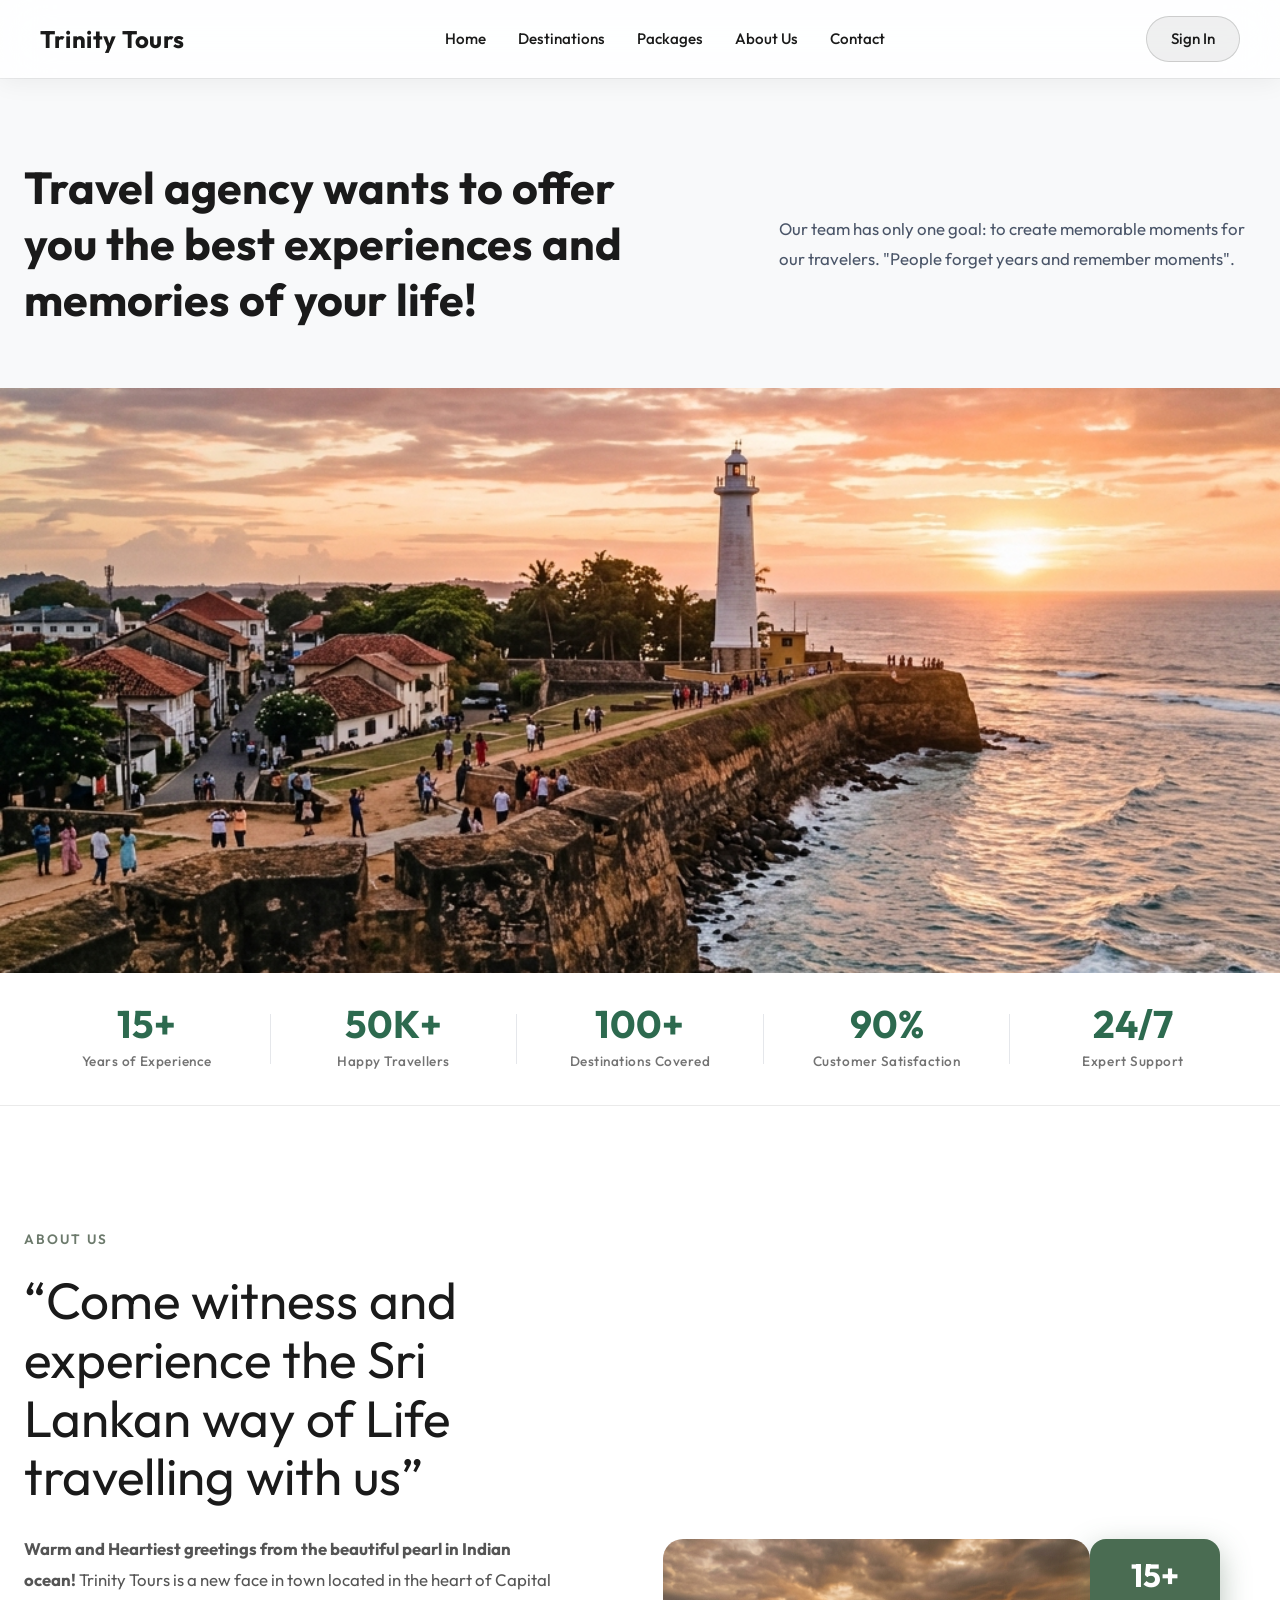
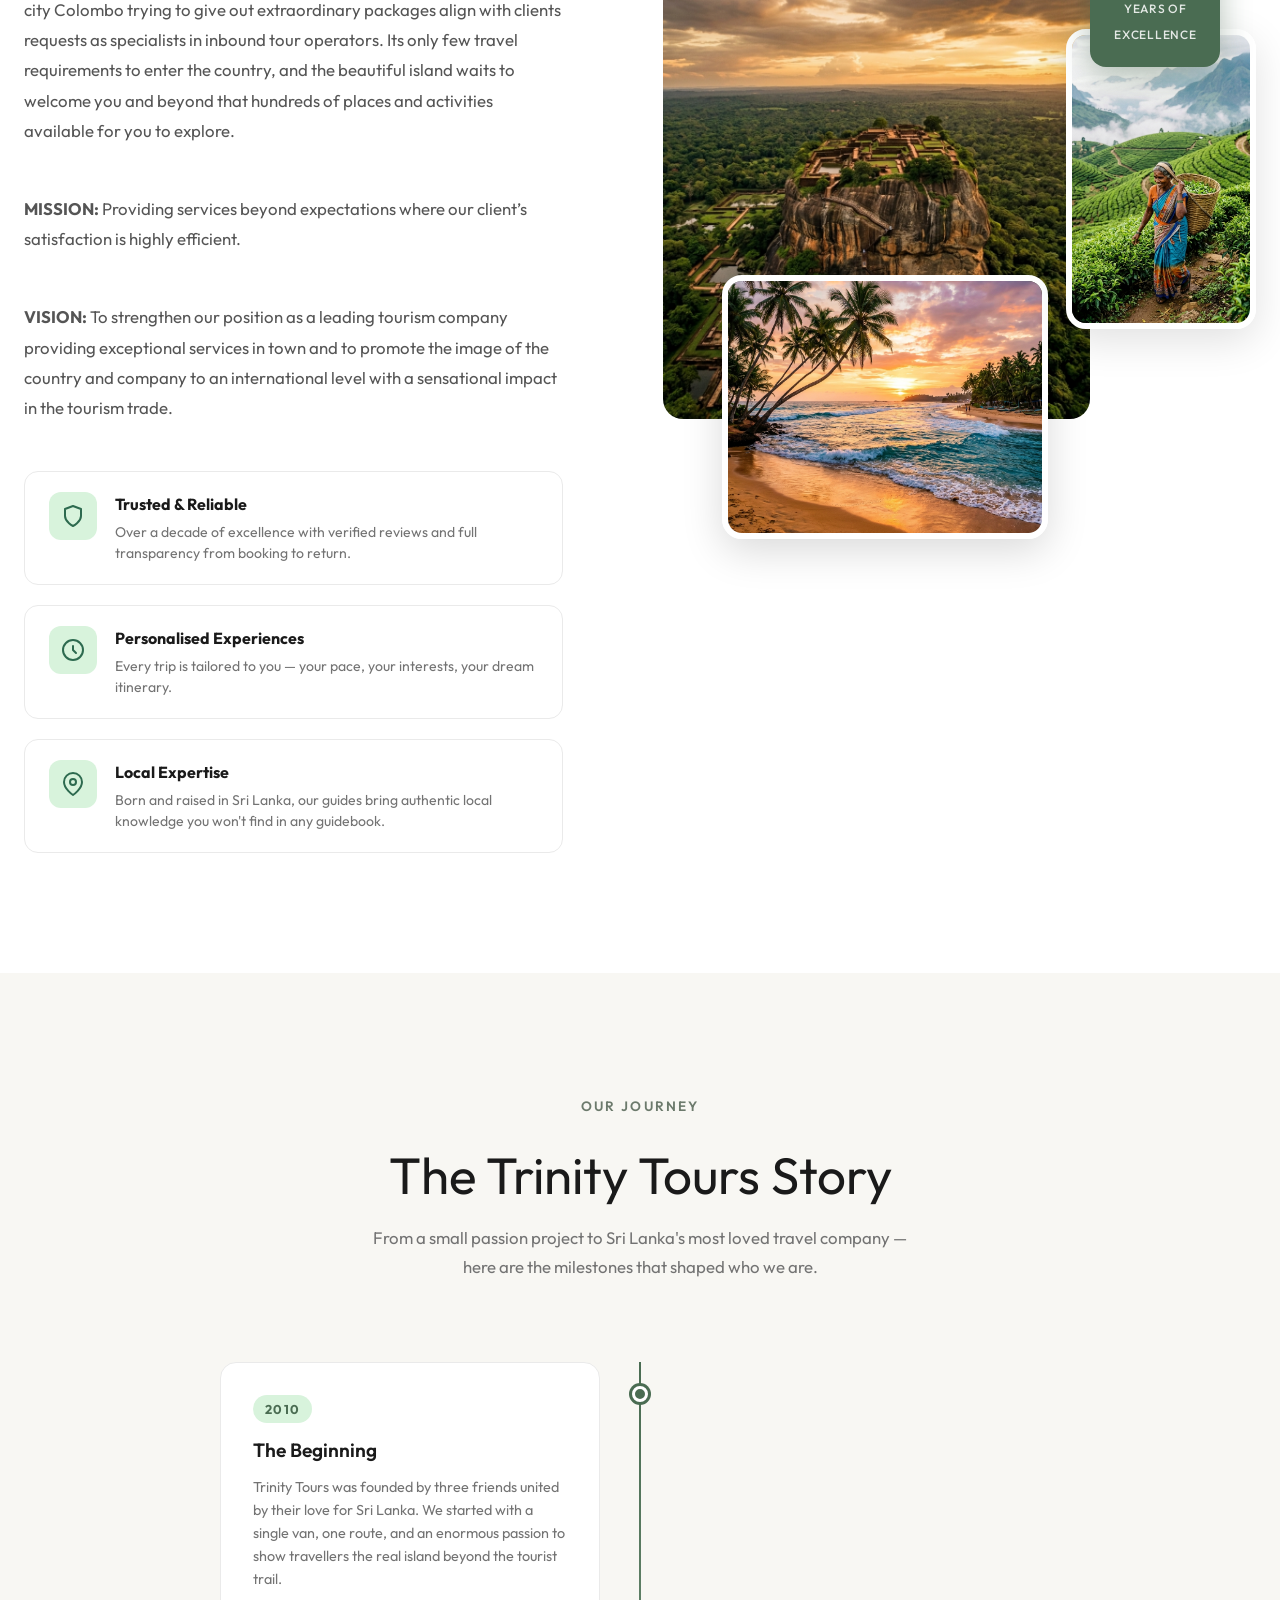
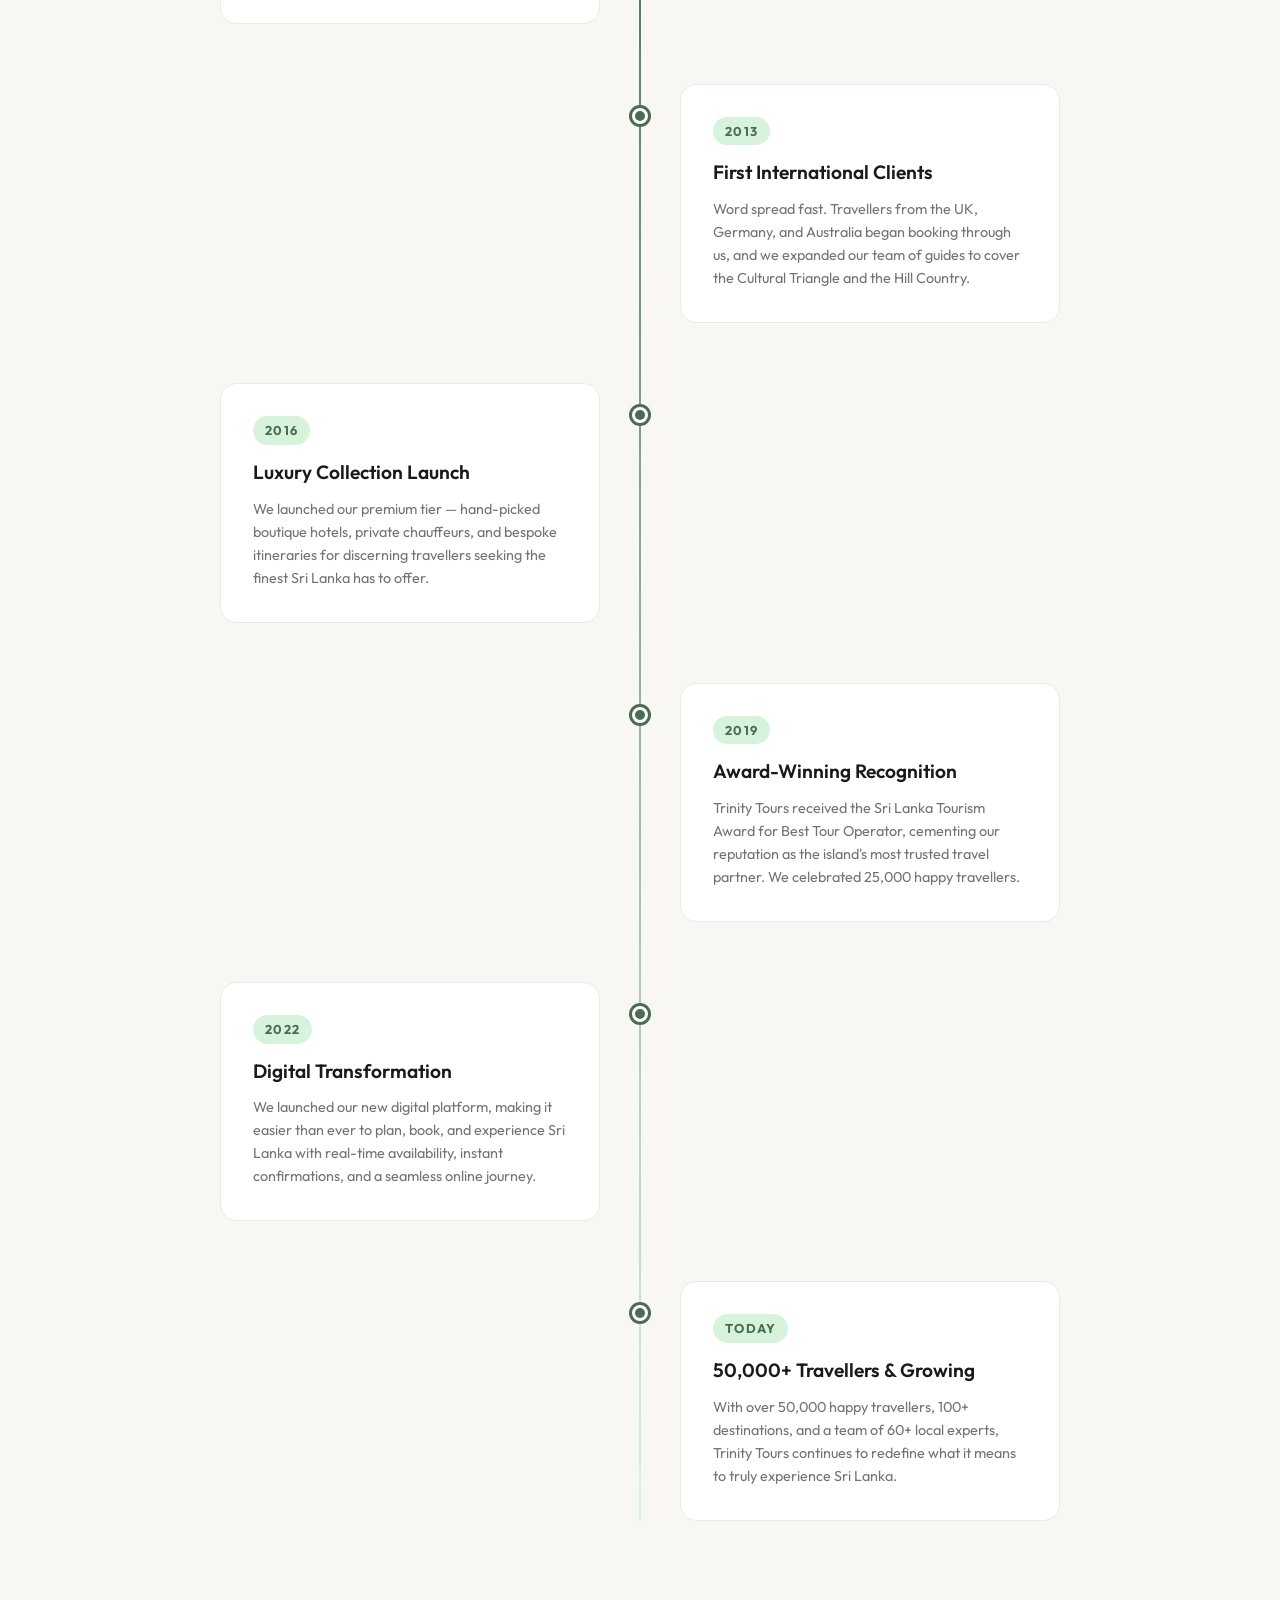
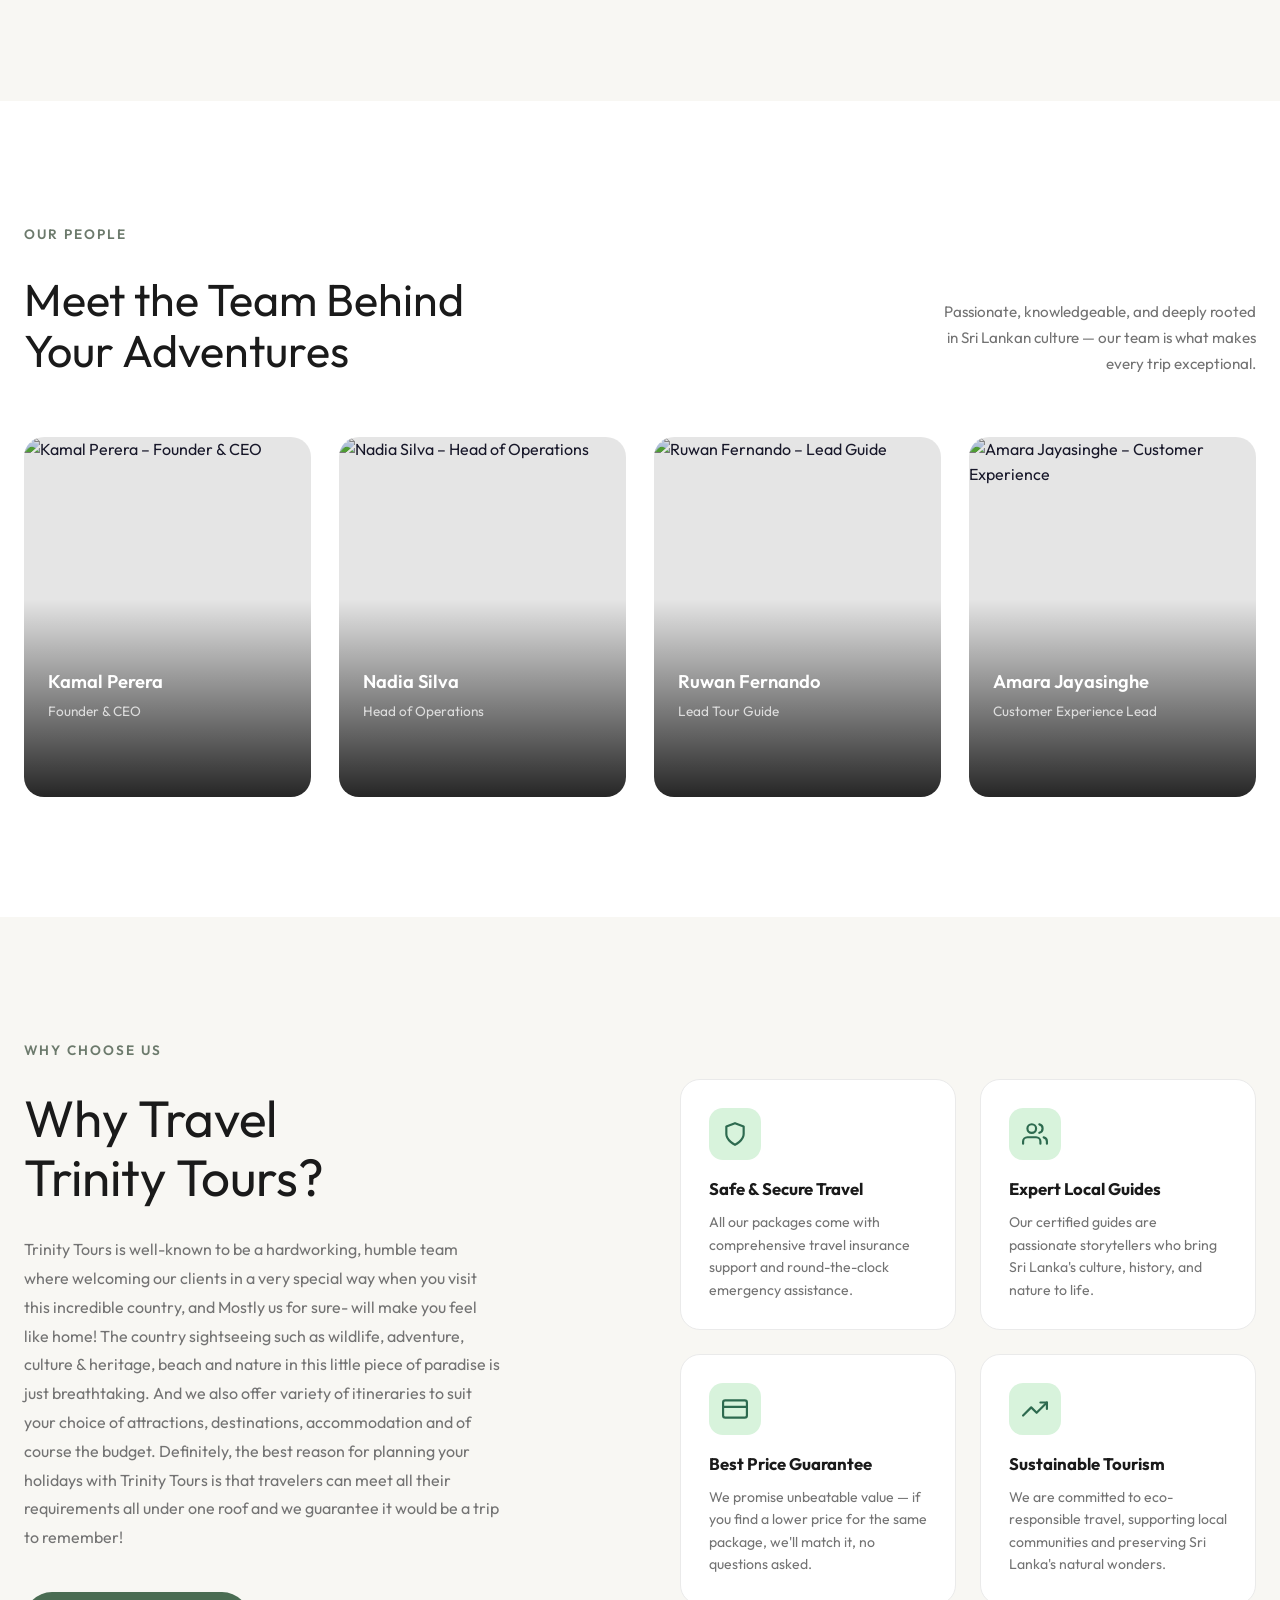
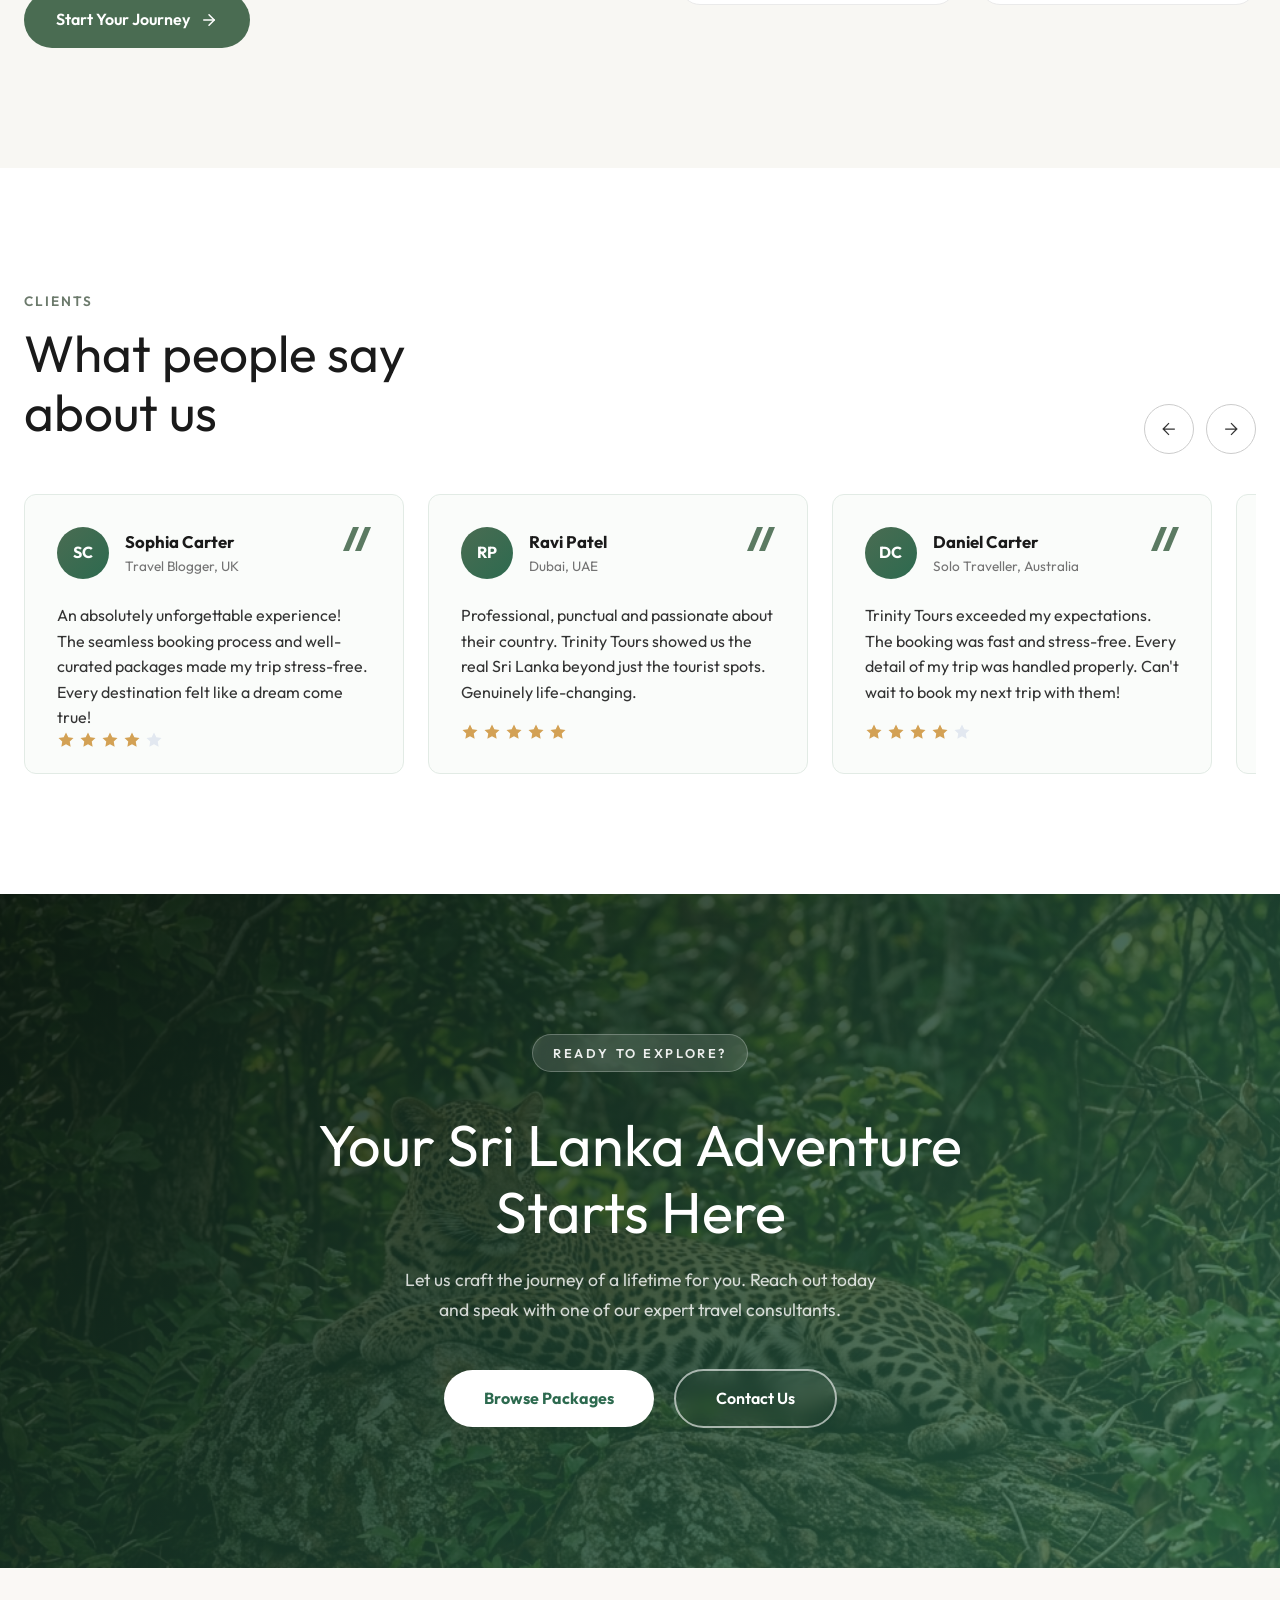
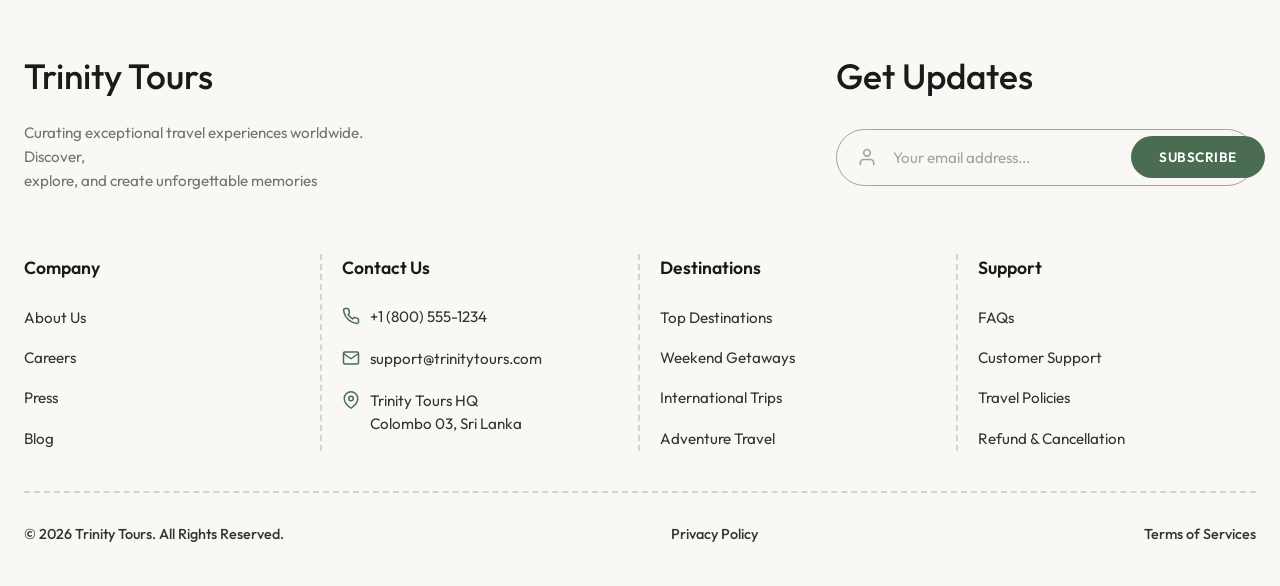
==== about.html @ dda64bd9 "feat: update company branding, mission, and vision statements while refreshing the FAQ section conte" ====
<!DOCTYPE html>
<html lang="en">
<head>
  <meta charset="UTF-8" />
  <meta name="viewport" content="width=device-width, initial-scale=1.0" />
  <title>About Us – Trinity Tours | Our Story &amp; Team</title>
  <meta name="description" content="Learn about Trinity Tours – Sri Lanka's premier travel company. Discover our mission, our passionate team, and why thousands of travellers choose us for unforgettable journeys." />
  <meta name="keywords" content="Trinity Tours about us, Sri Lanka travel company, tour operator Sri Lanka, travel team, our story" />
  <link rel="preconnect" href="https://fonts.googleapis.com" />
  <link rel="preconnect" href="https://fonts.gstatic.com" crossorigin />
  <link href="https://fonts.googleapis.com/css2?family=Outfit:wght@300;400;500;600;700;800&family=Playfair+Display:ital,wght@0,600;0,700;1,600&display=swap" rel="stylesheet" />
  <link rel="stylesheet" href="css/style.css" />
  <link rel="stylesheet" href="css/about.css" />
</head>
<body>

  <!-- ===================== NAVBAR ===================== -->
  <header class="navbar" id="navbar">
    <div class="nav-container">
      <a href="index.html" class="nav-logo" id="nav-logo-link">
        <span class="logo-text">Trinity Tours</span>
      </a>

      <nav class="nav-links" id="nav-links">
        <a href="index.html" class="nav-link">Home</a>
        <a href="destinations.html" class="nav-link">Destinations</a>
        <a href="index.html#packages" class="nav-link">Packages</a>
        <a href="about.html" class="nav-link active">About Us</a>
        <a href="contact.html" class="nav-link">Contact</a>
      </nav>

      <div class="nav-actions">
        <a href="index.html#signin" class="btn-signin" id="btn-signin-nav">Sign In</a>
        <button class="hamburger" id="hamburger" aria-label="Toggle menu">
          <span></span><span></span><span></span>
        </button>
      </div>
    </div>
  </header>

  <!-- ===================== HERO ===================== -->
  <section class="about-hero-new" id="about-hero">
    <div class="container">
      <div class="hero-new-text">
        <h1 class="hero-new-title">Travel agency wants to offer you the best experiences and memories of your life!</h1>
        <p class="hero-new-desc">Our team has only one goal: to create memorable moments for our travelers. "People forget years and remember moments".</p>
      </div>
    </div>
    <div class="hero-new-img-wrap">
      <img src="images/galle.png" alt="Travel Experiences" class="hero-new-img" />
    </div>
  </section>

  <!-- ===================== STATS STRIP ===================== -->
  <section class="about-stats-strip">
    <div class="container">
      <div class="about-stats-row">
        <div class="about-stat-item reveal">
          <span class="about-stat-num" id="stat-years">15+</span>
          <span class="about-stat-label">Years of Experience</span>
        </div>
        <div class="about-stat-divider"></div>
        <div class="about-stat-item reveal">
          <span class="about-stat-num" id="stat-travellers">50K+</span>
          <span class="about-stat-label">Happy Travellers</span>
        </div>
        <div class="about-stat-divider"></div>
        <div class="about-stat-item reveal">
          <span class="about-stat-num" id="stat-destinations">100+</span>
          <span class="about-stat-label">Destinations Covered</span>
        </div>
        <div class="about-stat-divider"></div>
        <div class="about-stat-item reveal">
          <span class="about-stat-num" id="stat-satisfaction">90%</span>
          <span class="about-stat-label">Customer Satisfaction</span>
        </div>
        <div class="about-stat-divider"></div>
        <div class="about-stat-item reveal">
          <span class="about-stat-num">24/7</span>
          <span class="about-stat-label">Expert Support</span>
        </div>
      </div>
    </div>
  </section>

  <!-- ===================== MISSION SECTION ===================== -->
  <section class="about-mission-section" id="about-mission">
    <div class="container">
      <div class="about-mission-grid">
        <!-- Left: Text -->
        <div class="reveal-left">
          <span class="about-mission-label">ABOUT US</span>
          <h2 class="about-mission-title">“Come witness and experience the Sri Lankan way of Life travelling with us”</h2>
          <p class="about-mission-desc">
            <strong>Warm and Heartiest greetings from the beautiful pearl in Indian ocean!</strong> Trinity Tours is a new face in town located in the heart of Capital city Colombo trying to give out extraordinary packages align with clients requests as specialists in inbound tour operators. Its only few travel requirements to enter the country, and the beautiful island waits to welcome you and beyond that hundreds of places and activities available for you to explore.
          </p>
          <p class="about-mission-desc">
            <strong>MISSION:</strong> Providing services beyond expectations where our client’s satisfaction is highly efficient.
          </p>
          <p class="about-mission-desc">
            <strong>VISION:</strong> To strengthen our position as a leading tourism company providing exceptional services in town and to promote the image of the country and company to an international level with a sensational impact in the tourism trade.
          </p>
          <div class="about-mission-values">
            <div class="mission-value-item">
              <div class="mission-value-icon">
                <svg width="24" height="24" viewBox="0 0 24 24" fill="none" stroke="currentColor" stroke-width="2" stroke-linecap="round" stroke-linejoin="round"><path d="M12 22s8-4 8-10V5l-8-3-8 3v7c0 6 8 10 8 10z"/></svg>
              </div>
              <div class="mission-value-text">
                <strong>Trusted &amp; Reliable</strong>
                <p>Over a decade of excellence with verified reviews and full transparency from booking to return.</p>
              </div>
            </div>
            <div class="mission-value-item">
              <div class="mission-value-icon">
                <svg width="24" height="24" viewBox="0 0 24 24" fill="none" stroke="currentColor" stroke-width="2" stroke-linecap="round" stroke-linejoin="round"><circle cx="12" cy="12" r="10"/><path d="M12 8v4l3 3"/></svg>
              </div>
              <div class="mission-value-text">
                <strong>Personalised Experiences</strong>
                <p>Every trip is tailored to you — your pace, your interests, your dream itinerary.</p>
              </div>
            </div>
            <div class="mission-value-item">
              <div class="mission-value-icon">
                <svg width="24" height="24" viewBox="0 0 24 24" fill="none" stroke="currentColor" stroke-width="2" stroke-linecap="round" stroke-linejoin="round"><path d="M21 10c0 7-9 13-9 13s-9-6-9-13a9 9 0 0 1 18 0z"/><circle cx="12" cy="10" r="3"/></svg>
              </div>
              <div class="mission-value-text">
                <strong>Local Expertise</strong>
                <p>Born and raised in Sri Lanka, our guides bring authentic local knowledge you won't find in any guidebook.</p>
              </div>
            </div>
          </div>
        </div>

        <!-- Right: Images collage -->
        <div class="about-mission-images reveal-right">
          <!-- Floating badge -->
          <div class="mission-badge">
            <span class="mission-badge-num">15+</span>
            <span class="mission-badge-label">Years of<br/>Excellence</span>
          </div>
          <div class="mission-img-main">
            <img src="images/sigiriya.png" alt="Sigiriya – an iconic Sri Lanka landmark" />
          </div>
          <div class="mission-img-secondary">
            <img src="images/beach.png" alt="Beautiful beaches of Sri Lanka" />
          </div>
          <div class="mission-img-accent">
            <img src="images/tea.png" alt="Lush tea plantations of Sri Lanka" />
          </div>
        </div>
      </div>
    </div>
  </section>

  <!-- ===================== OUR STORY / TIMELINE ===================== -->
  <section class="about-story-section" id="about-story">
    <div class="container">
      <div class="about-story-header reveal">
        <span class="section-tag-new">OUR JOURNEY</span>
        <h2 class="about-story-title">The Trinity Tours Story</h2>
        <p class="about-story-desc">From a small passion project to Sri Lanka's most loved travel company — here are the milestones that shaped who we are.</p>
      </div>

      <div class="timeline">

        <div class="timeline-item reveal">
          <div class="timeline-dot"></div>
          <div class="timeline-card">
            <span class="timeline-year">2010</span>
            <h3>The Beginning</h3>
            <p>Trinity Tours was founded by three friends united by their love for Sri Lanka. We started with a single van, one route, and an enormous passion to show travellers the real island beyond the tourist trail.</p>
          </div>
        </div>

        <div class="timeline-item right reveal">
          <div class="timeline-dot"></div>
          <div class="timeline-card">
            <span class="timeline-year">2013</span>
            <h3>First International Clients</h3>
            <p>Word spread fast. Travellers from the UK, Germany, and Australia began booking through us, and we expanded our team of guides to cover the Cultural Triangle and the Hill Country.</p>
          </div>
        </div>

        <div class="timeline-item reveal">
          <div class="timeline-dot"></div>
          <div class="timeline-card">
            <span class="timeline-year">2016</span>
            <h3>Luxury Collection Launch</h3>
            <p>We launched our premium tier — hand-picked boutique hotels, private chauffeurs, and bespoke itineraries for discerning travellers seeking the finest Sri Lanka has to offer.</p>
          </div>
        </div>

        <div class="timeline-item right reveal">
          <div class="timeline-dot"></div>
          <div class="timeline-card">
            <span class="timeline-year">2019</span>
            <h3>Award-Winning Recognition</h3>
            <p>Trinity Tours received the Sri Lanka Tourism Award for Best Tour Operator, cementing our reputation as the island's most trusted travel partner. We celebrated 25,000 happy travellers.</p>
          </div>
        </div>

        <div class="timeline-item reveal">
          <div class="timeline-dot"></div>
          <div class="timeline-card">
            <span class="timeline-year">2022</span>
            <h3>Digital Transformation</h3>
            <p>We launched our new digital platform, making it easier than ever to plan, book, and experience Sri Lanka with real-time availability, instant confirmations, and a seamless online journey.</p>
          </div>
        </div>

        <div class="timeline-item right reveal">
          <div class="timeline-dot"></div>
          <div class="timeline-card">
            <span class="timeline-year">Today</span>
            <h3>50,000+ Travellers &amp; Growing</h3>
            <p>With over 50,000 happy travellers, 100+ destinations, and a team of 60+ local experts, Trinity Tours continues to redefine what it means to truly experience Sri Lanka.</p>
          </div>
        </div>

      </div>
    </div>
  </section>

  <!-- ===================== TEAM SECTION ===================== -->
  <section class="about-team-section" id="about-team">
    <div class="container">
      <div class="about-team-header">
        <div>
          <span class="section-tag-new">OUR PEOPLE</span>
          <h2 class="about-team-title">Meet the Team Behind<br/>Your Adventures</h2>
        </div>
        <p class="about-team-desc">Passionate, knowledgeable, and deeply rooted in Sri Lankan culture — our team is what makes every trip exceptional.</p>
      </div>

      <div class="team-grid">
        <!-- Member 1 -->
        <div class="team-card reveal">
          <img src="https://i.pravatar.cc/400?img=33" alt="Kamal Perera – Founder & CEO" class="team-card-img" />
          <div class="team-card-overlay"></div>
          <div class="team-card-info">
            <div class="team-card-name">Kamal Perera</div>
            <div class="team-card-role">Founder &amp; CEO</div>
            <div class="team-card-socials">
              <a href="#" class="team-social-link" aria-label="LinkedIn">
                <svg width="16" height="16" viewBox="0 0 24 24" fill="currentColor"><path d="M16 8a6 6 0 0 1 6 6v7h-4v-7a2 2 0 0 0-2-2 2 2 0 0 0-2 2v7h-4v-7a6 6 0 0 1 6-6z"/><rect x="2" y="9" width="4" height="12"/><circle cx="4" cy="4" r="2"/></svg>
              </a>
              <a href="#" class="team-social-link" aria-label="Twitter">
                <svg width="16" height="16" viewBox="0 0 24 24" fill="currentColor"><path d="M23 3a10.9 10.9 0 01-3.14 1.53 4.48 4.48 0 00-7.86 3v1A10.66 10.66 0 013 4s-4 9 5 13a11.64 11.64 0 01-7 2c9 5 20 0 20-11.5a4.5 4.5 0 00-.08-.83A7.72 7.72 0 0023 3z"/></svg>
              </a>
            </div>
          </div>
        </div>

        <!-- Member 2 -->
        <div class="team-card reveal">
          <img src="https://i.pravatar.cc/400?img=47" alt="Nadia Silva – Head of Operations" class="team-card-img" />
          <div class="team-card-overlay"></div>
          <div class="team-card-info">
            <div class="team-card-name">Nadia Silva</div>
            <div class="team-card-role">Head of Operations</div>
            <div class="team-card-socials">
              <a href="#" class="team-social-link" aria-label="LinkedIn">
                <svg width="16" height="16" viewBox="0 0 24 24" fill="currentColor"><path d="M16 8a6 6 0 0 1 6 6v7h-4v-7a2 2 0 0 0-2-2 2 2 0 0 0-2 2v7h-4v-7a6 6 0 0 1 6-6z"/><rect x="2" y="9" width="4" height="12"/><circle cx="4" cy="4" r="2"/></svg>
              </a>
              <a href="#" class="team-social-link" aria-label="Instagram">
                <svg width="16" height="16" viewBox="0 0 24 24" fill="none" stroke="currentColor" stroke-width="2"><rect x="2" y="2" width="20" height="20" rx="5" ry="5"/><path d="M16 11.37A4 4 0 1112.63 8 4 4 0 0116 11.37z"/><line x1="17.5" y1="6.5" x2="17.51" y2="6.5"/></svg>
              </a>
            </div>
          </div>
        </div>

        <!-- Member 3 -->
        <div class="team-card reveal">
          <img src="https://i.pravatar.cc/400?img=11" alt="Ruwan Fernando – Lead Guide" class="team-card-img" />
          <div class="team-card-overlay"></div>
          <div class="team-card-info">
            <div class="team-card-name">Ruwan Fernando</div>
            <div class="team-card-role">Lead Tour Guide</div>
            <div class="team-card-socials">
              <a href="#" class="team-social-link" aria-label="LinkedIn">
                <svg width="16" height="16" viewBox="0 0 24 24" fill="currentColor"><path d="M16 8a6 6 0 0 1 6 6v7h-4v-7a2 2 0 0 0-2-2 2 2 0 0 0-2 2v7h-4v-7a6 6 0 0 1 6-6z"/><rect x="2" y="9" width="4" height="12"/><circle cx="4" cy="4" r="2"/></svg>
              </a>
              <a href="#" class="team-social-link" aria-label="Twitter">
                <svg width="16" height="16" viewBox="0 0 24 24" fill="currentColor"><path d="M23 3a10.9 10.9 0 01-3.14 1.53 4.48 4.48 0 00-7.86 3v1A10.66 10.66 0 013 4s-4 9 5 13a11.64 11.64 0 01-7 2c9 5 20 0 20-11.5a4.5 4.5 0 00-.08-.83A7.72 7.72 0 0023 3z"/></svg>
              </a>
            </div>
          </div>
        </div>

        <!-- Member 4 -->
        <div class="team-card reveal">
          <img src="https://i.pravatar.cc/400?img=44" alt="Amara Jayasinghe – Customer Experience" class="team-card-img" />
          <div class="team-card-overlay"></div>
          <div class="team-card-info">
            <div class="team-card-name">Amara Jayasinghe</div>
            <div class="team-card-role">Customer Experience Lead</div>
            <div class="team-card-socials">
              <a href="#" class="team-social-link" aria-label="LinkedIn">
                <svg width="16" height="16" viewBox="0 0 24 24" fill="currentColor"><path d="M16 8a6 6 0 0 1 6 6v7h-4v-7a2 2 0 0 0-2-2 2 2 0 0 0-2 2v7h-4v-7a6 6 0 0 1 6-6z"/><rect x="2" y="9" width="4" height="12"/><circle cx="4" cy="4" r="2"/></svg>
              </a>
              <a href="#" class="team-social-link" aria-label="Instagram">
                <svg width="16" height="16" viewBox="0 0 24 24" fill="none" stroke="currentColor" stroke-width="2"><rect x="2" y="2" width="20" height="20" rx="5" ry="5"/><path d="M16 11.37A4 4 0 1112.63 8 4 4 0 0116 11.37z"/><line x1="17.5" y1="6.5" x2="17.51" y2="6.5"/></svg>
              </a>
            </div>
          </div>
        </div>
      </div>
    </div>
  </section>

  <!-- ===================== WHY US ===================== -->
  <section class="about-why-section" id="about-why">
    <div class="container">
      <div class="about-why-grid">
        <!-- Left: Text -->
        <div class="reveal-left">
          <span class="section-tag-new">WHY CHOOSE US</span>
          <h2 class="about-why-title">Why Travel<br/>Trinity Tours?</h2>
          <p class="about-why-desc">
            Trinity Tours is well-known to be a hardworking, humble team where welcoming our clients in a very special way when you visit this incredible country, and Mostly us for sure- will make you feel like home! The country sightseeing such as wildlife, adventure, culture & heritage, beach and nature in this little piece of paradise is just breathtaking. And we also offer variety of itineraries to suit your choice of attractions, destinations, accommodation and of course the budget. Definitely, the best reason for planning your holidays with Trinity Tours is that travelers can meet all their requirements all under one roof and we guarantee it would be a trip to remember!
          </p>
          <a href="index.html#contact" class="btn-about-contact">
            Start Your Journey
            <svg width="18" height="18" viewBox="0 0 24 24" fill="none" stroke="currentColor" stroke-width="2" stroke-linecap="round" stroke-linejoin="round"><line x1="5" y1="12" x2="19" y2="12"/><polyline points="12 5 19 12 12 19"/></svg>
          </a>
        </div>

        <!-- Right: Feature cards -->
        <div class="why-features-grid reveal-right">
          <div class="why-feature-card">
            <div class="why-feature-icon">
              <svg width="26" height="26" viewBox="0 0 24 24" fill="none" stroke="currentColor" stroke-width="2" stroke-linecap="round" stroke-linejoin="round"><path d="M12 22s8-4 8-10V5l-8-3-8 3v7c0 6 8 10 8 10z"/></svg>
            </div>
            <h4>Safe &amp; Secure Travel</h4>
            <p>All our packages come with comprehensive travel insurance support and round-the-clock emergency assistance.</p>
          </div>
          <div class="why-feature-card">
            <div class="why-feature-icon">
              <svg width="26" height="26" viewBox="0 0 24 24" fill="none" stroke="currentColor" stroke-width="2" stroke-linecap="round" stroke-linejoin="round"><path d="M17 21v-2a4 4 0 0 0-4-4H5a4 4 0 0 0-4 4v2"/><circle cx="9" cy="7" r="4"/><path d="M23 21v-2a4 4 0 0 0-3-3.87"/><path d="M16 3.13a4 4 0 0 1 0 7.75"/></svg>
            </div>
            <h4>Expert Local Guides</h4>
            <p>Our certified guides are passionate storytellers who bring Sri Lanka's culture, history, and nature to life.</p>
          </div>
          <div class="why-feature-card">
            <div class="why-feature-icon">
              <svg width="26" height="26" viewBox="0 0 24 24" fill="none" stroke="currentColor" stroke-width="2" stroke-linecap="round" stroke-linejoin="round"><rect x="1" y="4" width="22" height="16" rx="2" ry="2"/><line x1="1" y1="10" x2="23" y2="10"/></svg>
            </div>
            <h4>Best Price Guarantee</h4>
            <p>We promise unbeatable value — if you find a lower price for the same package, we'll match it, no questions asked.</p>
          </div>
          <div class="why-feature-card">
            <div class="why-feature-icon">
              <svg width="26" height="26" viewBox="0 0 24 24" fill="none" stroke="currentColor" stroke-width="2" stroke-linecap="round" stroke-linejoin="round"><polyline points="23 6 13.5 15.5 8.5 10.5 1 18"/><polyline points="17 6 23 6 23 12"/></svg>
            </div>
            <h4>Sustainable Tourism</h4>
            <p>We are committed to eco-responsible travel, supporting local communities and preserving Sri Lanka's natural wonders.</p>
          </div>
        </div>
      </div>
    </div>
  </section>

  <!-- ===================== TESTIMONIALS ===================== -->
  <section class="about-testi-section testimonials-section" id="about-testimonials">
    <div class="container">
      <div class="section-header-row">
        <div>
          <span class="section-tag section-tag-green">CLIENTS</span>
          <h2 class="section-title">What people say<br/>about us</h2>
        </div>
        <div class="testimonial-arrows">
          <button class="arrow-btn" id="testi-prev" aria-label="Previous review">
            <svg width="20" height="20" viewBox="0 0 24 24" fill="none" stroke="currentColor" stroke-width="1.5"><path d="M19 12H5M12 19l-7-7 7-7"/></svg>
          </button>
          <button class="arrow-btn" id="testi-next" aria-label="Next review">
            <svg width="20" height="20" viewBox="0 0 24 24" fill="none" stroke="currentColor" stroke-width="1.5"><path d="M5 12h14M12 5l7 7-7 7"/></svg>
          </button>
        </div>
      </div>

      <div class="testimonials-track-wrap">
        <div class="testimonials-track" id="testimonials-track">
          <!-- Dynamically rendered by about.js from localStorage -->
        </div>
      </div>

      <div class="testi-empty" id="testi-empty" style="display:none;">
        <div class="testi-empty-icon">
          <svg width="48" height="48" viewBox="0 0 24 24" fill="none" stroke="#4a6c52" stroke-width="1.5"><path d="M21 15a2 2 0 0 1-2 2H7l-4 4V5a2 2 0 0 1 2-2h14a2 2 0 0 1 2 2z"/></svg>
        </div>
        <p>No reviews yet. Add some from the admin panel!</p>
      </div>
    </div>
  </section>

  <!-- ===================== CTA BANNER ===================== -->
  <section class="about-cta-section" id="about-cta">
    <div class="about-cta-bg" style="background-image: url('images/wildlife.png')"></div>
    <div class="about-cta-overlay"></div>
    <div class="about-cta-content container">
      <span class="about-hero-tag">READY TO EXPLORE?</span>
      <h2 class="about-cta-title">Your Sri Lanka Adventure<br/>Starts Here</h2>
      <p class="about-cta-desc">Let us craft the journey of a lifetime for you. Reach out today and speak with one of our expert travel consultants.</p>
      <div class="about-cta-actions">
        <a href="index.html#packages" class="btn-cta-white">Browse Packages</a>
        <a href="index.html#contact" class="btn-cta-outline-white">Contact Us</a>
      </div>
    </div>
  </section>

  <!-- ===================== FOOTER ===================== -->
  <footer class="footer-new" id="footer">
    <div class="container">
      <div class="footer-new-top">
        <div class="footer-new-brand">
          <h2>Trinity Tours</h2>
          <p>Curating exceptional travel experiences worldwide. Discover,<br>explore, and create unforgettable memories</p>
        </div>
        <div class="footer-new-subscribe">
          <h2>Get Updates</h2>
          <form class="footer-sub-form">
            <div class="input-wrapper">
              <svg width="20" height="20" viewBox="0 0 24 24" fill="none" stroke="#a3a3a3" stroke-width="2" stroke-linecap="round" stroke-linejoin="round" class="input-icon"><path d="M20 21v-2a4 4 0 0 0-4-4H8a4 4 0 0 0-4 4v2"></path><circle cx="12" cy="7" r="4"></circle></svg>
              <input type="email" placeholder="Your email address..." />
              <button type="submit">SUBSCRIBE</button>
            </div>
          </form>
        </div>
      </div>

      <div class="footer-new-links">
        <div class="footer-col-new">
          <h4>Company</h4>
          <ul>
            <li><a href="about.html">About Us</a></li>
            <li><a href="#">Careers</a></li>
            <li><a href="#">Press</a></li>
            <li><a href="#">Blog</a></li>
          </ul>
        </div>
        <div class="footer-col-new footer-col-contact">
          <h4>Contact Us</h4>
          <ul>
            <li>
              <span class="c-icon"><svg width="18" height="18" viewBox="0 0 24 24" fill="none" stroke="currentColor" stroke-width="2" stroke-linecap="round" stroke-linejoin="round"><path d="M22 16.92v3a2 2 0 0 1-2.18 2 19.79 19.79 0 0 1-8.63-3.07 19.5 19.5 0 0 1-6-6 19.79 19.79 0 0 1-3.07-8.67A2 2 0 0 1 4.11 2h3a2 2 0 0 1 2 1.72 12.84 12.84 0 0 0 .7 2.81 2 2 0 0 1-.45 2.11L8.09 9.91a16 16 0 0 0 6 6l1.27-1.27a2 2 0 0 1 2.11-.45 12.84 12.84 0 0 0 2.81.7A2 2 0 0 1 22 16.92z"></path></svg></span>
              <span>+1 (800) 555-1234</span>
            </li>
            <li>
              <span class="c-icon"><svg width="18" height="18" viewBox="0 0 24 24" fill="none" stroke="currentColor" stroke-width="2" stroke-linecap="round" stroke-linejoin="round"><path d="M4 4h16c1.1 0 2 .9 2 2v12c0 1.1-.9 2-2 2H4c-1.1 0-2-.9-2-2V6c0-1.1.9-2 2-2z"></path><polyline points="22,6 12,13 2,6"></polyline></svg></span>
              <span>support@trinitytours.com</span>
            </li>
            <li>
              <span class="c-icon"><svg width="18" height="18" viewBox="0 0 24 24" fill="none" stroke="currentColor" stroke-width="2" stroke-linecap="round" stroke-linejoin="round"><path d="M21 10c0 7-9 13-9 13s-9-6-9-13a9 9 0 0 1 18 0z"></path><circle cx="12" cy="10" r="3"></circle></svg></span>
              <span>Trinity Tours HQ<br>Colombo 03, Sri Lanka</span>
            </li>
          </ul>
        </div>
        <div class="footer-col-new">
          <h4>Destinations</h4>
          <ul>
            <li><a href="destinations.html">Top Destinations</a></li>
            <li><a href="#">Weekend Getaways</a></li>
            <li><a href="#">International Trips</a></li>
            <li><a href="#">Adventure Travel</a></li>
          </ul>
        </div>
        <div class="footer-col-new">
          <h4>Support</h4>
          <ul>
            <li><a href="#">FAQs</a></li>
            <li><a href="#">Customer Support</a></li>
            <li><a href="#">Travel Policies</a></li>
            <li><a href="#">Refund &amp; Cancellation</a></li>
          </ul>
        </div>
      </div>

      <div class="footer-new-bottom">
        <p>© 2026 Trinity Tours. All Rights Reserved.</p>
        <p><a href="#">Privacy Policy</a></p>
        <p><a href="#">Terms of Services</a></p>
      </div>
    </div>
  </footer>

  <!-- Scroll to top -->
  <button class="scroll-top" id="scroll-top" aria-label="Scroll to top">↑</button>

  <script src="js/main.js"></script>
  <script src="js/about.js"></script>
</body>
</html>
---- css/style.css ----
/* ============================================
   TRINITY TOURS – MAIN STYLESHEET
   Sri Lanka Tourism Website
   ============================================ */

/* ---- CSS Variables / Design Tokens ---- */
:root {
  --green-primary: #2D6A4F;
  --green-mid: #40916C;
  --green-light: #52B788;
  --green-pale: #D8F3DC;
  --green-accent: #74C69D;
  --gold: #E9A227;
  --gold-light: #F4C261;
  --dark: #0D1B12;
  --dark-2: #1A2F20;
  --dark-3: #243B2C;
  --text-main: #1A1A2E;
  --text-body: #4A5568;
  --text-light: #718096;
  --white: #FFFFFF;
  --white-90: rgba(255,255,255,0.9);
  --white-70: rgba(255,255,255,0.7);
  --white-10: rgba(255,255,255,0.1);
  --white-15: rgba(255,255,255,0.15);
  --glass: rgba(255,255,255,0.08);
  --glass-border: rgba(255,255,255,0.15);
  --shadow-sm: 0 2px 8px rgba(0,0,0,0.08);
  --shadow-md: 0 8px 30px rgba(0,0,0,0.12);
  --shadow-lg: 0 20px 60px rgba(0,0,0,0.18);
  --shadow-green: 0 8px 30px rgba(45,106,79,0.3);
  --radius-sm: 8px;
  --radius-md: 16px;
  --radius-lg: 24px;
  --radius-xl: 32px;
  --transition: 0.3s cubic-bezier(0.4, 0, 0.2, 1);
  --font-main: 'Outfit', sans-serif;
  --font-serif: 'Playfair Display', serif;
}

/* ---- Reset & Base ---- */
*, *::before, *::after { box-sizing: border-box; margin: 0; padding: 0; }
html { scroll-behavior: smooth; font-size: 16px; }
body {
  font-family: var(--font-main);
  color: var(--text-main);
  background: var(--white);
  overflow-x: hidden;
  line-height: 1.6;
}
img { max-width: 100%; height: auto; display: block; }
a { text-decoration: none; color: inherit; }
ul { list-style: none; }
button { border: none; cursor: pointer; font-family: var(--font-main); }
input, select, textarea { font-family: var(--font-main); }

.container {
  max-width: 1280px;
  margin: 0 auto;
  padding: 0 24px;
}

/* ---- Typography Utilities ---- */
.section-tag {
  display: inline-block;
  font-size: 0.75rem;
  font-weight: 600;
  letter-spacing: 0.12em;
  text-transform: uppercase;
  color: var(--green-mid);
  background: var(--green-pale);
  padding: 4px 12px;
  border-radius: 20px;
  margin-bottom: 12px;
}

.section-title {
  font-size: clamp(1.6rem, 3vw, 2.4rem);
  font-weight: 700;
  line-height: 1.25;
  color: var(--text-main);
  margin-bottom: 12px;
}

.section-desc {
  font-size: 0.95rem;
  color: var(--text-body);
  line-height: 1.7;
  max-width: 480px;
}

.section-header { margin-bottom: 48px; }
.section-header-row {
  display: flex;
  justify-content: space-between;
  align-items: flex-end;
  gap: 24px;
  margin-bottom: 40px;
  flex-wrap: wrap;
}
.section-desc-side {
  font-size: 0.9rem;
  color: var(--text-body);
  max-width: 300px;
  text-align: right;
}

.link-more {
  font-size: 0.9rem;
  font-weight: 600;
  color: var(--green-mid);
  border-bottom: 1px solid var(--green-mid);
  padding-bottom: 2px;
  transition: color var(--transition), border-color var(--transition);
  white-space: nowrap;
}
.link-more:hover { color: var(--green-primary); border-color: var(--green-primary); }

/* ---- Buttons ---- */
.btn-primary {
  background: var(--green-primary);
  color: var(--white);
  padding: 10px 22px;
  border-radius: var(--radius-sm);
  font-weight: 600;
  font-size: 0.875rem;
  transition: background var(--transition), transform var(--transition), box-shadow var(--transition);
}
.btn-primary:hover {
  background: var(--green-mid);
  transform: translateY(-2px);
  box-shadow: var(--shadow-green);
}

.btn-hero-primary {
  background: var(--green-primary);
  color: var(--white);
  padding: 14px 32px;
  border-radius: var(--radius-sm);
  font-size: 1rem;
  font-weight: 700;
  transition: all var(--transition);
  box-shadow: 0 4px 20px rgba(45,106,79,0.4);
}
.btn-hero-primary:hover {
  background: var(--green-mid);
  transform: translateY(-3px);
  box-shadow: 0 8px 30px rgba(45,106,79,0.5);
}

.btn-hero-secondary {
  display: flex;
  align-items: center;
  gap: 10px;
  color: var(--white);
  font-size: 0.95rem;
  font-weight: 600;
  padding: 14px 28px;
  border: 2px solid var(--white-70);
  border-radius: var(--radius-sm);
  backdrop-filter: blur(8px);
  background: var(--white-10);
  transition: all var(--transition);
}
.btn-hero-secondary:hover {
  background: var(--white-15);
  border-color: var(--white);
  transform: translateY(-2px);
}
.play-icon {
  width: 30px; height: 30px;
  background: var(--white);
  color: var(--green-primary);
  border-radius: 50%;
  display: flex; align-items: center; justify-content: center;
  font-size: 0.7rem;
}

/* ============================================
   NAVBAR
   ============================================ */
.navbar {
  position: fixed;
  top: 0; left: 0; right: 0;
  z-index: 1000;
  padding: 16px 0;
  background: rgba(255, 255, 255, 0.85);
  backdrop-filter: blur(24px) saturate(180%);
  -webkit-backdrop-filter: blur(24px) saturate(180%);
  box-shadow: 0 1px 0 rgba(0,0,0,0.05), 0 4px 24px rgba(0,0,0,0.06);
  transition: all 0.35s ease;
}

/* Scrolled state — full-width blurred bar */
.navbar.scrolled {
  padding: 12px 0;
}
.nav-container {
  max-width: 1440px;
  margin: 0 auto;
  padding: 0 40px;
  display: flex;
  align-items: center;
  justify-content: space-between;
}
.nav-logo {
  display: flex;
  align-items: center;
  text-decoration: none;
}
.logo-text {
  font-size: 1.5rem;
  font-weight: 700;
  color: var(--white);
  letter-spacing: 0.5px;
}

.nav-links {
  display: flex;
  align-items: center;
  gap: 32px;
}
.nav-link {
  color: var(--text-body);
  font-size: 0.95rem;
  font-weight: 500;
  transition: all var(--transition);
  text-decoration: none;
}
.nav-link:hover,
.nav-link.active {
  color: var(--text-main);
  font-weight: 600;
}

.nav-actions { display: flex; align-items: center; gap: 16px; }

.btn-signin {
  color: var(--white);
  font-size: 0.95rem;
  font-weight: 500;
  padding: 10px 24px;
  border-radius: 30px;
  background: var(--text-main);
  border: 1px solid var(--text-main);
  transition: all var(--transition);
  text-decoration: none;
}
.btn-signin:hover {
  background: var(--text-body);
  border-color: var(--text-body);
}

.hamburger {
  display: none;
  flex-direction: column;
  gap: 5px;
  background: transparent;
  padding: 6px;
}
.hamburger span {
  display: block;
  width: 22px; height: 2px;
  background: var(--text-main);
  border-radius: 2px;
  transition: all var(--transition);
}
.hamburger.open span:nth-child(1) { transform: translateY(7px) rotate(45deg); }
.hamburger.open span:nth-child(2) { opacity: 0; }
.hamburger.open span:nth-child(3) { transform: translateY(-7px) rotate(-45deg); }

/* ============================================
   HERO SECTION
   ============================================ */
.hero {
  position: relative;
  height: 100vh;
  min-height: 700px;
  display: flex;
  align-items: center;
  justify-content: center;
  overflow: hidden;
}

.hero-bg {
  position: absolute; inset: 0;
  background-size: cover;
  background-position: center;
  z-index: 1;
}

.hero-overlay {
  position: absolute; inset: 0;
  background: linear-gradient(to bottom, rgba(0,0,0,0.4) 0%, rgba(0,0,0,0.1) 40%, rgba(0,0,0,0.5) 100%);
  z-index: 2;
}

.hero-content {
  position: relative;
  z-index: 10;
  text-align: center;
  width: 100%;
}
.hero-title {
  font-family: var(--font-main);
  font-size: clamp(3rem, 5.5vw, 5.5rem);
  font-weight: 400;
  color: var(--white);
  line-height: 1.1;
  letter-spacing: -1px;
}

/* POINTERS */
.pointer {
  position: absolute;
  z-index: 10;
  display: flex;
  align-items: center;
}
.pointer-label {
  background: rgba(255,255,255,0.15);
  border: 1px solid rgba(255,255,255,0.3);
  backdrop-filter: blur(12px);
  color: var(--white);
  padding: 8px 18px;
  border-radius: 20px;
  font-size: 0.85rem;
  font-weight: 600;
  white-space: nowrap;
}
.pointer-dot {
  width: 6px;
  height: 6px;
  background: #fff;
  border-radius: 50%;
  box-shadow: 0 0 10px #fff;
  position: relative;
}
.pointer-dot::after {
  content: '';
  position: absolute;
  top: -4px; left: -4px;
  width: 14px; height: 14px;
  border: 1px solid rgba(255,255,255,0.5);
  border-radius: 50%;
}

.pointer-line {
  width: 60px;
  height: 1px;
  background: rgba(255,255,255,0.5);
}
.pointer-line-left {
  width: 60px;
  height: 1px;
  background: rgba(255,255,255,0.5);
}

.pointer-tl { top: 28%; left: 15%; }
.pointer-tr { top: 28%; right: 20%; }
.pointer-bl { bottom: 35%; left: 20%; }
.pointer-br { bottom: 32%; right: 25%; }

/* HERO FOOTER */
.hero-footer {
  position: absolute;
  bottom: 40px;
  left: 40px;
  right: 40px;
  z-index: 10;
  display: flex;
  justify-content: space-between;
  align-items: center;
}
.hf-left {
  display: flex;
  align-items: center;
  gap: 12px;
}
.btn-book-now {
  background: #4a6c52;
  color: var(--white);
  padding: 14px 28px;
  border-radius: 30px;
  font-weight: 600;
  font-size: 1rem;
  text-decoration: none;
  transition: all var(--transition);
}
.btn-book-now:hover {
  background: #385540;
}
.btn-arrow {
  display: flex;
  align-items: center;
  justify-content: center;
  width: 50px;
  height: 50px;
  background: var(--white);
  border-radius: 50%;
  color: #000;
  text-decoration: none;
  transition: all var(--transition);
}
.btn-arrow:hover {
  transform: rotate(45deg);
}

.hf-center p {
  color: rgba(255,255,255,0.9);
  font-size: 0.95rem;
  text-align: center;
  line-height: 1.6;
  margin: 0;
  text-shadow: 0 2px 4px rgba(0,0,0,0.5);
}

.hf-right {
  display: flex;
  gap: 12px;
}
.social-circle {
  display: flex;
  align-items: center;
  justify-content: center;
  width: 44px;
  height: 44px;
  border-radius: 50%;
  background: rgba(255,255,255,0.05);
  border: 1px solid rgba(255,255,255,0.2);
  color: var(--white);
  backdrop-filter: blur(10px);
  transition: all var(--transition);
}
.social-circle:hover {
  background: rgba(255,255,255,0.2);
}

/* ============================================
   ABOUT US NEW
   ============================================ */
.about-new-section {
  padding: 100px 0;
  background: #ffffff;
}
.about-new-top {
  display: flex;
  gap: 40px;
  margin-bottom: 80px;
  align-items: flex-start;
}
.about-new-label {
  flex: 0 0 150px;
}
.about-new-text {
  flex: 1;
}
.about-new-desc {
  font-size: 1.6rem;
  font-style: italic;
  color: #555;
  line-height: 1.6;
  font-weight: 400;
}
.about-new-stats {
  display: flex;
  justify-content: space-between;
  gap: 20px;
  flex-wrap: wrap;
}
.about-stat-pill {
  display: flex;
  align-items: center;
  border: 1px solid #ccc;
  border-radius: 50px;
  padding: 4px;
  padding-right: 24px;
  gap: 16px;
  flex: 1;
  min-width: 250px;
}
.about-stat-pill .stat-circle {
  width: 70px;
  height: 70px;
  border: 1px solid var(--green-mid);
  border-radius: 50%;
  display: flex;
  align-items: center;
  justify-content: center;
  font-size: 1.3rem;
  font-weight: 400;
  color: #222;
  flex-shrink: 0;
}
.about-stat-pill p {
  font-size: 0.85rem;
  color: #555;
  line-height: 1.4;
  margin: 0;
}

/* ============================================
   ABOUT INTRO
   ============================================ */
.about-intro { padding: 100px 0; }
.about-grid {
  display: grid;
  grid-template-columns: 1fr 1.1fr;
  gap: 80px;
  align-items: center;
}
.about-text .section-title { font-size: clamp(1.6rem, 2.5vw, 2.2rem); }
.about-description {
  font-size: 1rem;
  color: var(--text-body);
  line-height: 1.8;
  margin-bottom: 36px;
}
.about-features { display: flex; flex-direction: column; gap: 20px; }
.feature-item {
  display: flex;
  gap: 16px;
  align-items: flex-start;
  padding: 16px;
  border-radius: var(--radius-md);
  background: #F7FFF9;
  border: 1px solid #E8F5E9;
  transition: transform var(--transition), box-shadow var(--transition);
}
.feature-item:hover { transform: translateX(4px); box-shadow: var(--shadow-sm); }
.feature-icon {
  font-size: 1.6rem;
  flex-shrink: 0;
  width: 44px; height: 44px;
  background: var(--green-pale);
  border-radius: 10px;
  display: flex; align-items: center; justify-content: center;
}
.feature-item strong { display: block; font-weight: 700; margin-bottom: 4px; color: var(--text-main); }
.feature-item p { font-size: 0.85rem; color: var(--text-body); margin: 0; }

.about-image-grid {
  display: grid;
  grid-template-columns: 1.4fr 1fr;
  gap: 16px;
  height: 500px;
}
.about-img-main img { width: 100%; height: 100%; object-fit: cover; border-radius: var(--radius-lg); }
.about-img-side { display: flex; flex-direction: column; gap: 16px; }
.about-img-side img { width: 100%; height: 50%; object-fit: cover; border-radius: var(--radius-md); }

/* ============================================
   PACKAGES
   ============================================ */
.packages-section {
  padding: 100px 0;
  background: #F8F7F3; /* Warm beige background matching screenshot */
}
.packages-split {
  display: grid;
  grid-template-columns: 1fr 1.2fr;
  gap: 80px;
  align-items: center;
}
.section-tag-new {
  display: inline-block;
  font-size: 0.85rem;
  font-weight: 600;
  letter-spacing: 0.15em;
  text-transform: uppercase;
  color: #6C7A6C;
  margin-bottom: 16px;
}
.packages-content-left .section-title {
  font-size: clamp(2.2rem, 4vw, 3.2rem);
  font-weight: 400;
  color: #1A1A1A;
  margin-bottom: 24px;
  line-height: 1.15;
}
.packages-content-left .section-desc {
  font-size: 1.05rem;
  color: #737373;
  line-height: 1.6;
  margin-bottom: 40px;
  max-width: 90%;
}
.link-view-all {
  display: inline-flex;
  align-items: center;
  font-size: 1.05rem;
  font-weight: 600;
  color: #1A1A1A;
  text-decoration: none;
  border-bottom: 1.5px solid #1A1A1A;
  padding-bottom: 2px;
  transition: opacity var(--transition);
}
.link-view-all:hover {
  opacity: 0.7;
}

.packages-content-right {
  position: relative;
}
.package-featured-single {
  position: relative;
  border-radius: 12px;
  overflow: hidden;
  box-shadow: var(--shadow-lg);
}
.package-featured-single img {
  width: 100%;
  height: 600px;
  object-fit: cover;
  display: block;
}
.package-featured-overlay {
  position: absolute;
  bottom: 24px;
  left: 24px;
  right: 24px;
  background: rgba(255, 255, 255, 0.15);
  backdrop-filter: blur(16px);
  -webkit-backdrop-filter: blur(16px);
  border: 1px solid rgba(255, 255, 255, 0.3);
  border-radius: 12px;
  padding: 32px;
  color: #fff;
}
.package-featured-overlay h3 {
  font-size: 1.6rem;
  font-weight: 600;
  margin-bottom: 12px;
  color: #fff;
}
.package-featured-overlay p {
  font-size: 0.95rem;
  color: rgba(255, 255, 255, 0.9);
  line-height: 1.5;
  margin-bottom: 24px;
  max-width: 90%;
}
.package-featured-footer {
  display: flex;
  align-items: center;
  justify-content: space-between;
}
.package-price-large {
  font-size: 1.3rem;
  font-weight: 700;
  color: #fff;
}
.btn-start-booking {
  background: #fff;
  color: var(--green-primary);
  padding: 12px 28px;
  border-radius: 30px;
  font-size: 0.95rem;
  font-weight: 700;
  display: inline-flex;
  align-items: center;
  gap: 8px;
  transition: transform 0.3s ease, box-shadow 0.3s ease;
}
.btn-start-booking:hover {
  transform: translateY(-2px);
  box-shadow: 0 4px 15px rgba(0,0,0,0.1);
}

/* ============================================
   DESTINATIONS
   ============================================ */
.destinations-section { padding: 80px 0; background: #fff; }

.dest-header-top {
  display: flex;
  justify-content: space-between;
  align-items: flex-end;
  border-bottom: 1px solid #eaeaea;
  padding-bottom: 24px;
  margin-bottom: 0;
}
.dest-main-title {
  font-family: var(--font-main);
  font-size: clamp(2rem, 3vw, 2.8rem);
  font-weight: 400;
  color: #1a1a1a;
  line-height: 1;
}
.dest-main-desc {
  font-size: 0.95rem;
  color: #666;
  max-width: 300px;
  text-align: right;
}

.dest-tabs-container {
  border-bottom: 1px solid #eaeaea;
  margin-bottom: 40px;
}
.dest-tabs {
  display: flex;
  justify-content: space-between;
  padding-top: 24px;
  max-width: 900px;
}
.dest-tab {
  display: flex;
  align-items: center;
  gap: 8px;
  padding-bottom: 16px;
  background: none;
  border: none;
  font-size: 0.95rem;
  font-weight: 500;
  color: #333;
  cursor: pointer;
  position: relative;
  transition: color 0.3s;
}
.dest-tab:hover { color: #4a6c52; }
.dest-tab.active {
  color: #4a6c52;
}
.dest-tab.active::after {
  content: '';
  position: absolute;
  bottom: -1px;
  left: 0; right: 0;
  height: 2px;
  background: #4a6c52;
}

.destinations-grid-new {
  display: grid;
  grid-template-columns: repeat(3, 1fr);
  gap: 24px;
}

.dest-card-new {
  position: relative;
  height: 280px;
  cursor: pointer;
}
.dest-card-new img {
  width: 100%;
  height: 100%;
  object-fit: cover;
  border-radius: 12px;
  transition: transform 0.6s ease;
}
/* Ensure the image scales but stays within bounds without clipping the button */
.dest-img-wrap {
  width: 100%;
  height: 100%;
  border-radius: 12px;
  overflow: hidden;
  position: absolute;
  inset: 0;
}
.dest-card-new:hover img {
  transform: scale(1.05);
}
.dest-card-new::after {
  content: '';
  position: absolute;
  inset: 0;
  border-radius: 12px;
  background: linear-gradient(to top, rgba(0,0,0,0.85) 0%, transparent 60%);
  pointer-events: none;
}

.dest-rating-badge {
  position: absolute;
  top: 16px;
  right: 16px;
  background: rgba(255, 255, 255, 0.25);
  backdrop-filter: blur(8px);
  -webkit-backdrop-filter: blur(8px);
  color: #fff;
  padding: 4px 10px;
  border-radius: 6px;
  font-size: 0.85rem;
  font-weight: 500;
  z-index: 2;
}

.dest-card-content {
  position: absolute;
  bottom: 20px;
  left: 20px;
  right: 60px;
  z-index: 2;
  color: #fff;
}
.dest-card-title {
  font-size: 1.25rem;
  font-weight: 400;
  margin-bottom: 4px;
}
.dest-card-price {
  font-size: 0.95rem;
  font-weight: 700;
}

.dest-card-btn {
  position: absolute;
  bottom: 0;
  right: 0;
  width: 60px;
  height: 60px;
  background: #fff;
  border-radius: 20px 0 0 0;
  display: flex;
  align-items: center;
  justify-content: center;
  z-index: 2;
  text-decoration: none;
}

.dest-card-btn::before {
  content: '';
  position: absolute;
  top: -20px;
  right: 0;
  width: 20px;
  height: 20px;
  background: transparent;
  border-bottom-right-radius: 20px;
  box-shadow: 10px 10px 0 10px #fff;
  pointer-events: none;
}

.dest-card-btn::after {
  content: '';
  position: absolute;
  bottom: 0;
  left: -20px;
  width: 20px;
  height: 20px;
  background: transparent;
  border-bottom-right-radius: 20px;
  box-shadow: 10px 10px 0 10px #fff;
  pointer-events: none;
}

.dest-card-btn svg {
  position: relative;
  z-index: 1;
  width: 46px;
  height: 46px;
  background: #4a6c52;
  border-radius: 50%;
  color: #fff;
  padding: 12px;
  transition: background 0.3s, transform 0.3s;
}

.dest-card-btn:hover svg {
  background: #385540;
  transform: translate(2px, -2px);
}

/* ============================================
   TESTIMONIALS
   ============================================ */
.testimonials-section {
  padding: 100px 0;
  background: #FFFFFF;
  overflow: hidden;
}
.section-tag-green {
  background: transparent;
  color: #6C7A6C;
  font-size: 0.85rem;
  letter-spacing: 0.15em;
  padding: 0;
  margin-bottom: 12px;
}
.testimonials-section .section-title {
  color: #1a1a1a;
  font-size: clamp(2.2rem, 4vw, 3.2rem);
  line-height: 1.15;
  font-weight: 400;
}

.testimonial-arrows { display: flex; gap: 12px; }
.arrow-btn {
  width: 50px; height: 50px;
  border-radius: 50%;
  background: #ffffff;
  border: 1px solid #ccc;
  color: #333;
  display: flex; align-items: center; justify-content: center;
  transition: all var(--transition);
}
.arrow-btn:hover { background: #f0f0f0; border-color: #999; }

.testimonials-track-wrap { overflow: hidden; margin-top: 20px; }
.testimonials-track {
  display: flex;
  gap: 24px;
  transition: transform 0.5s cubic-bezier(0.4, 0, 0.2, 1);
}
.testi-card {
  width: 380px;
  min-width: 380px;
  height: 280px;
  background: #FAFCFA;
  border: 1px solid #E2EBE5;
  border-radius: 12px;
  padding: 32px;
  position: relative;
  flex-shrink: 0;
  display: flex;
  flex-direction: column;
}
.testi-header {
  display: flex;
  justify-content: space-between;
  align-items: flex-start;
  margin-bottom: 24px;
}
.testi-author-wrapper {
  display: flex;
  align-items: center;
  gap: 16px;
}
.testi-avatar-img {
  width: 56px; height: 56px;
  border-radius: 50%;
  object-fit: cover;
}
.testi-author-info {
  display: flex;
  flex-direction: column;
}
.testi-author-info strong {
  display: block;
  font-size: 1.05rem;
  color: #1a1a1a;
  font-weight: 700;
}
.testi-author-info span {
  font-size: 0.85rem;
  color: #737373;
}
.testi-quote-icon svg {
  opacity: 0.9;
}
.testi-text {
  font-size: 1rem;
  color: #333;
  line-height: 1.6;
  flex-grow: 1;
}
.testi-stars { 
  display: flex;
  gap: 4px;
}

/* ============================================
   STORIES
   ============================================ */
.stories-section { padding: 100px 0; background: #fff; }
.stories-bento-grid {
  display: grid;
  grid-template-columns: 1.3fr 1fr;
  gap: 24px;
  height: 600px;
}
.bento-col-right {
  display: flex;
  flex-direction: column;
  gap: 24px;
}
.bento-card {
  border-radius: 20px;
  position: relative;
  overflow: hidden;
  display: flex;
  flex-direction: column;
}
.bento-large {
  background-size: cover;
  background-position: center;
  height: 100%;
  padding: 32px;
  justify-content: space-between;
}
.bento-small {
  flex: 1;
  padding: 32px;
}
.bento-solid-green {
  background: #50694e;
  color: #fff;
  display: flex;
  flex-direction: column;
}
.bento-img {
  background-size: cover;
  background-position: center;
  color: #fff;
}
.bento-overlay {
  position: absolute;
  inset: 0;
  background: linear-gradient(to top, rgba(0,0,0,0.7) 0%, transparent 60%);
  z-index: 1;
}
.bento-large-top, .bento-large-bottom, .bento-small-top, .bento-small-mid, .bento-desc {
  position: relative;
  z-index: 2;
}

.bento-pill-group {
  display: flex;
  flex-direction: column;
  gap: 12px;
  align-items: flex-start;
}
.bento-pill {
  padding: 6px 16px;
  border-radius: 30px;
  font-size: 0.85rem;
  font-weight: 500;
  display: inline-flex;
  align-items: center;
}
.bento-pill-outline {
  border: 1px solid rgba(0,0,0,0.5);
  background: rgba(255,255,255,0.2);
  color: #222;
  backdrop-filter: blur(8px);
}
.bento-pill-green {
  background: rgba(80, 105, 78, 0.8);
  color: #fff;
  border: 1px solid rgba(255,255,255,0.2);
  backdrop-filter: blur(8px);
  margin-top: 12px;
}
.bento-pill-white {
  background: #fff;
  color: #222;
  padding: 6px 16px;
  font-weight: 600;
}

.bento-number {
  font-size: 1.8rem;
  font-weight: 300;
  color: rgba(255,255,255,0.9);
  line-height: 1;
  margin-bottom: 12px;
}
.bento-title {
  font-size: clamp(1.8rem, 3vw, 2.4rem);
  font-weight: 400;
  color: #fff;
  line-height: 1.2;
}
.bento-title-small {
  font-size: 1.6rem;
  font-weight: 400;
  color: #fff;
  line-height: 1.3;
}
.bento-small-top {
  display: flex;
  justify-content: space-between;
  align-items: flex-start;
  margin-bottom: 24px;
}
.bento-small-mid {
  display: flex;
  justify-content: space-between;
  align-items: center;
  margin-bottom: 16px;
}
.bento-desc {
  font-size: 0.95rem;
  color: rgba(255,255,255,0.85);
  line-height: 1.6;
}

/* Cutout effect for Top Right Card */
.bento-corner-btn-wrap.tr {
  position: absolute;
  top: -2px;
  right: -2px;
  background: #fff;
  padding: 16px;
  border-bottom-left-radius: 20px;
}
.bento-corner-btn-wrap.tr::before {
  content: '';
  position: absolute;
  top: 0;
  left: -20px;
  width: 20px;
  height: 20px;
  background: radial-gradient(circle at 0% 100%, transparent 20px, #fff 21px);
}
.bento-corner-btn-wrap.tr::after {
  content: '';
  position: absolute;
  bottom: -20px;
  right: 0;
  width: 20px;
  height: 20px;
  background: radial-gradient(circle at 0% 100%, transparent 20px, #fff 21px);
}
.bento-circle-btn {
  display: flex;
  align-items: center;
  justify-content: center;
  width: 60px;
  height: 60px;
  background: #50694e;
  color: #fff;
  border-radius: 50%;
  transition: transform var(--transition);
}
.bento-circle-btn:hover {
  transform: rotate(45deg);
}

/* Cutout effect for Bottom Right Card */
.bento-corner-btn-wrap.br {
  position: absolute;
  bottom: -2px;
  right: -2px;
  background: #fff;
  padding: 16px 16px 16px 24px;
  border-top-left-radius: 20px;
  z-index: 2;
}
.bento-corner-btn-wrap.br::before {
  content: '';
  position: absolute;
  top: -20px;
  right: 0;
  width: 20px;
  height: 20px;
  background: radial-gradient(circle at 0% 0%, transparent 20px, #fff 21px);
}
.bento-corner-btn-wrap.br::after {
  content: '';
  position: absolute;
  bottom: 0;
  left: -20px;
  width: 20px;
  height: 20px;
  background: radial-gradient(circle at 0% 0%, transparent 20px, #fff 21px);
}
.bento-pill-btn {
  display: inline-block;
  background: #50694e;
  color: #fff;
  padding: 12px 24px;
  border-radius: 30px;
  font-weight: 500;
  text-decoration: none;
  transition: opacity var(--transition);
}
.bento-pill-btn:hover {
  opacity: 0.9;
}

/* ============================================
   CTA BANNER
   ============================================ */
.cta-section {
  position: relative;
  padding: 120px 0;
  text-align: center;
  overflow: hidden;
}
.cta-bg {
  position: absolute; inset: 0;
  background-size: cover;
  background-position: center;
  transform: scale(1.05);
}
.cta-overlay {
  position: absolute; inset: 0;
  background: linear-gradient(135deg, rgba(13,27,18,0.88) 0%, rgba(45,106,79,0.7) 100%);
}
.cta-content {
  position: relative;
  z-index: 1;
}
.cta-content .section-tag { background: rgba(82,183,136,0.2); color: var(--green-accent); }
.cta-title {
  font-family: var(--font-serif);
  font-size: clamp(2rem, 4vw, 3.2rem);
  color: var(--white);
  font-weight: 700;
  margin: 16px 0 12px;
}
.cta-content p { color: var(--white-70); font-size: 1.05rem; margin-bottom: 36px; }
.btn-cta {
  background: var(--white);
  color: var(--green-primary);
  padding: 16px 40px;
  border-radius: var(--radius-sm);
  font-size: 1rem;
  font-weight: 700;
  transition: all var(--transition);
  box-shadow: 0 4px 20px rgba(0,0,0,0.2);
}
.btn-cta:hover {
  background: var(--green-pale);
  transform: translateY(-3px);
  box-shadow: 0 8px 30px rgba(0,0,0,0.3);
}

/* ============================================
   CONTACT
   ============================================ */
.contact-section { padding: 100px 0; }
.contact-grid {
  display: grid;
  grid-template-columns: 1fr 1.4fr;
  gap: 80px;
  align-items: start;
}
.contact-info .section-desc {
  color: var(--text-body);
  margin-bottom: 40px;
  max-width: 100%;
}
.contact-details { display: flex; flex-direction: column; gap: 20px; }
.contact-item { display: flex; gap: 16px; align-items: flex-start; }
.contact-icon { font-size: 1.4rem; flex-shrink: 0; }
.contact-item strong { display: block; font-weight: 700; margin-bottom: 2px; }
.contact-item p { font-size: 0.9rem; color: var(--text-body); margin: 0; }

.contact-form-wrap {
  background: #F8FBF8;
  border: 1px solid #E8F0E9;
  border-radius: var(--radius-xl);
  padding: 40px;
}
.contact-form { display: flex; flex-direction: column; gap: 20px; }
.form-row { display: grid; grid-template-columns: 1fr 1fr; gap: 20px; }
.form-group { display: flex; flex-direction: column; gap: 6px; }
.form-group label {
  font-size: 0.8rem;
  font-weight: 700;
  text-transform: uppercase;
  letter-spacing: 0.06em;
  color: var(--text-body);
}
.form-group input,
.form-group select,
.form-group textarea {
  padding: 12px 16px;
  border: 1.5px solid #E2E8F0;
  border-radius: var(--radius-sm);
  font-size: 0.9rem;
  color: var(--text-main);
  background: var(--white);
  transition: border-color var(--transition), box-shadow var(--transition);
  outline: none;
}
.form-group input:focus,
.form-group select:focus,
.form-group textarea:focus {
  border-color: var(--green-mid);
  box-shadow: 0 0 0 3px rgba(64,145,108,0.12);
}
.form-group textarea { resize: vertical; }
.btn-form-submit {
  background: var(--green-primary);
  color: var(--white);
  padding: 14px 32px;
  border-radius: var(--radius-sm);
  font-size: 0.95rem;
  font-weight: 700;
  align-self: flex-start;
  transition: all var(--transition);
}
.btn-form-submit:hover { background: var(--green-mid); transform: translateY(-2px); box-shadow: var(--shadow-green); }
.form-success { color: var(--green-mid); font-size: 0.9rem; font-weight: 600; }

/* ============================================
   NEWSLETTER
   ============================================ */
.newsletter-section {
  padding: 60px 0;
  background: linear-gradient(135deg, var(--dark) 0%, var(--dark-3) 100%);
}
.newsletter-box {
  display: flex;
  align-items: center;
  justify-content: space-between;
  gap: 40px;
  flex-wrap: wrap;
}
.newsletter-text h3 { font-size: 1.4rem; font-weight: 700; color: var(--white); margin-bottom: 6px; }
.newsletter-text p { font-size: 0.9rem; color: var(--white-70); }
.newsletter-form { display: flex; gap: 12px; flex-wrap: wrap; }
.newsletter-form input {
  padding: 12px 20px;
  border-radius: var(--radius-sm);
  border: 1px solid var(--glass-border);
  background: var(--glass);
  color: var(--white);
  font-size: 0.9rem;
  width: 280px;
  outline: none;
  backdrop-filter: blur(8px);
  transition: border-color var(--transition);
}
.newsletter-form input::placeholder { color: var(--white-70); }
.newsletter-form input:focus { border-color: var(--green-accent); }
.btn-newsletter {
  background: var(--green-primary);
  color: var(--white);
  padding: 12px 24px;
  border-radius: var(--radius-sm);
  font-size: 0.9rem;
  font-weight: 700;
  transition: all var(--transition);
}
.btn-newsletter:hover { background: var(--green-mid); transform: translateY(-2px); }

/* ============================================
   FOOTER
   ============================================ */
.footer-new {
  background: #FAF8F5;
  padding: 80px 0 40px;
  color: #333;
}
.footer-new-top {
  display: flex;
  justify-content: space-between;
  align-items: flex-start;
  margin-bottom: 60px;
}
.footer-new-brand h2 {
  font-size: 2.2rem;
  font-weight: 500;
  color: #1a1a1a;
  margin-bottom: 16px;
}
.footer-new-brand p {
  color: #737373;
  font-size: 0.95rem;
  line-height: 1.6;
  max-width: 400px;
}
.footer-new-subscribe h2 {
  font-size: 2.2rem;
  font-weight: 500;
  color: #1a1a1a;
  margin-bottom: 24px;
}
.footer-sub-form .input-wrapper {
  position: relative;
  display: flex;
  align-items: center;
  background: transparent;
  border: 1px solid #a3a3a3;
  border-radius: 50px;
  padding: 6px;
  width: 420px;
}
.footer-sub-form .input-icon {
  position: absolute;
  left: 20px;
  color: #a3a3a3;
}
.footer-sub-form input {
  flex: 1;
  border: none;
  background: transparent;
  padding: 12px 12px 12px 50px;
  font-size: 0.95rem;
  color: #333;
  outline: none;
}
.footer-sub-form input::placeholder {
  color: #a3a3a3;
}
.footer-sub-form button {
  background: #4a6c52;
  color: #fff;
  border: none;
  border-radius: 40px;
  padding: 12px 28px;
  font-weight: 600;
  font-size: 0.85rem;
  cursor: pointer;
  letter-spacing: 0.5px;
}

.footer-new-links {
  display: flex;
  justify-content: space-between;
  border-bottom: 2px dashed #d1d5db;
  padding-bottom: 40px;
  margin-bottom: 30px;
}
.footer-col-new {
  flex: 1;
  position: relative;
  padding: 0 20px;
}
.footer-col-new:not(:last-child)::after {
  content: '';
  position: absolute;
  right: 0;
  top: 0;
  bottom: 0;
  width: 2px;
  border-right: 2px dashed #d1d5db;
}
.footer-col-new:first-child {
  padding-left: 0;
}
.footer-col-new:last-child {
  padding-right: 0;
}
.footer-col-new h4 {
  font-size: 1.1rem;
  font-weight: 600;
  color: #1a1a1a;
  margin-bottom: 24px;
}
.footer-col-new ul {
  list-style: none;
  padding: 0;
  margin: 0;
  display: flex;
  flex-direction: column;
  gap: 16px;
}
.footer-col-new ul li {
  color: #333;
  font-size: 0.95rem;
}
.footer-col-new ul li a {
  color: #333;
  text-decoration: none;
}
.footer-col-new ul li a:hover {
  text-decoration: underline;
}
.footer-col-contact ul li {
  display: flex;
  align-items: flex-start;
  gap: 10px;
  line-height: 1.5;
}
.footer-col-contact .c-icon {
  color: #4a6c52;
  font-size: 1.1rem;
}

.footer-new-bottom {
  display: flex;
  justify-content: space-between;
  align-items: center;
  color: #333;
  font-size: 0.9rem;
  font-weight: 500;
}
.footer-new-bottom a {
  color: #333;
  text-decoration: none;
}

/* ============================================
   SCROLL TO TOP
   ============================================ */
.scroll-top {
  position: fixed;
  bottom: 32px; right: 32px;
  width: 46px; height: 46px;
  background: var(--green-primary);
  color: var(--white);
  border-radius: 50%;
  font-size: 1.2rem;
  display: flex; align-items: center; justify-content: center;
  box-shadow: var(--shadow-green);
  z-index: 999;
  opacity: 0;
  transform: translateY(20px);
  transition: all var(--transition);
}
.scroll-top.visible { opacity: 1; transform: translateY(0); }
.scroll-top:hover { background: var(--green-mid); transform: translateY(-3px); }

/* ============================================
   ANIMATIONS
   ============================================ */
@keyframes fadeInUp {
  from { opacity: 0; transform: translateY(30px); }
  to   { opacity: 1; transform: translateY(0); }
}

.reveal {
  opacity: 0;
  transform: translateY(40px);
  transition: opacity 0.7s ease, transform 0.7s ease;
}
.reveal.visible {
  opacity: 1;
  transform: translateY(0);
}
.reveal-left {
  opacity: 0;
  transform: translateX(-40px);
  transition: opacity 0.7s ease, transform 0.7s ease;
}
.reveal-left.visible { opacity: 1; transform: translateX(0); }
.reveal-right {
  opacity: 0;
  transform: translateX(40px);
  transition: opacity 0.7s ease, transform 0.7s ease;
}
.reveal-right.visible { opacity: 1; transform: translateX(0); }

/* ============================================
   RESPONSIVE
   ============================================ */
@media (max-width: 1100px) {
  .destinations-grid { grid-template-columns: repeat(3, 1fr); }
  .destinations-grid .dest-card:nth-child(1) { grid-column: span 1; }
  .destinations-grid .dest-card:nth-child(4) { grid-column: span 1; }
  .footer-grid { grid-template-columns: 1.5fr 1fr 1fr; gap: 32px; }
  .footer-col:nth-child(4),
  .footer-col:nth-child(5) { grid-column: auto; }
}

@media (max-width: 900px) {
  .about-grid { grid-template-columns: 1fr; gap: 48px; }
  .about-image-grid { height: 320px; }
  .packages-grid { grid-template-columns: 1fr; }
  .package-card.featured { grid-column: span 1; grid-template-columns: 1fr; }
  .package-card.featured .package-image { min-height: 240px; }
  .stories-grid { grid-template-columns: 1fr; }
  .contact-grid { grid-template-columns: 1fr; gap: 48px; }
  .testimonials-track .testi-card { min-width: calc(50% - 12px); }
  .destinations-grid { grid-template-columns: repeat(2, 1fr); }
}

@media (max-width: 768px) {
  .navbar .nav-links {
    position: fixed;
    top: 0; left: 0; right: 0;
    background: var(--dark);
    flex-direction: column;
    align-items: center;
    justify-content: center;
    gap: 8px;
    height: 100vh;
    transform: translateX(-100%);
    transition: transform 0.4s ease;
    z-index: 999;
  }
  .navbar .nav-links.open { transform: translateX(0); }
  .hamburger { display: flex; z-index: 1001; }

  .hero-search { display: none; }
  .search-box { flex-direction: column; gap: 20px; }
  .search-divider { width: 100%; height: 1px; }

  .stats-grid { gap: 0; }
  .stat-divider { display: none; }
  .stat-item { padding: 16px; min-width: 120px; }

  .section-header-row { flex-direction: column; align-items: flex-start; }
  .section-desc-side { text-align: left; max-width: 100%; }

  .footer-grid { grid-template-columns: 1fr 1fr; }
  .footer-brand { grid-column: span 2; }

  .newsletter-box { flex-direction: column; align-items: flex-start; }
  .newsletter-form { flex-direction: column; width: 100%; }
  .newsletter-form input { width: 100%; }

  .form-row { grid-template-columns: 1fr; }
  .testimonials-track .testi-card { min-width: calc(100% - 0px); }

  .footer-bottom { flex-direction: column; text-align: center; }
}

@media (max-width: 520px) {
  .destinations-grid { grid-template-columns: 1fr; }
  .hero-title { font-size: 2.2rem; }
  .footer-grid { grid-template-columns: 1fr; }
  .footer-brand { grid-column: span 1; }
}
---- css/about.css ----
/* ---- Navbar: dark text on light hero background ---- */
.navbar:not(.scrolled) .logo-text,
.navbar:not(.scrolled) .nav-link,
.navbar:not(.scrolled) .btn-signin {
  color: #1a1a1a;
}
.navbar:not(.scrolled) .btn-signin {
  background: rgba(0,0,0,0.06);
  border-color: rgba(0,0,0,0.15);
  color: #1a1a1a;
}
.navbar:not(.scrolled) .hamburger span {
  background: #1a1a1a;
}

/* ---- About Hero New ---- */
/* ---- About Hero New ---- */
.about-hero-new {
  background: #f8f9fa;
  padding-top: 160px; /* Accounts for fixed navbar */
}

.hero-new-text {
  display: flex;
  align-items: center;
  justify-content: space-between;
  gap: 8%;
  margin-bottom: 60px;
}

.hero-new-title {
  width: 55%;
  font-size: clamp(2rem, 3.5vw, 3.2rem);
  font-weight: 700;
  color: #1a1a1a;
  line-height: 1.25;
}

.hero-new-desc {
  width: 40%;
  font-size: 1.05rem;
  color: #4a5568;
  line-height: 1.8;
}

.hero-new-img-wrap {
  width: 100%;
}

.hero-new-img {
  width: 100%;
  height: 65vh;
  min-height: 450px;
  object-fit: cover;
  display: block;
}

@media (max-width: 768px) {
  .hero-new-text {
    flex-direction: column;
    align-items: flex-start;
    gap: 20px;
    margin-bottom: 40px;
  }
  .hero-new-title, .hero-new-desc {
    width: 100%;
  }
}


.about-hero-tag {
  display: inline-block;
  font-size: 0.8rem;
  font-weight: 600;
  letter-spacing: 0.2em;
  text-transform: uppercase;
  color: rgba(255,255,255,0.9);
  background: rgba(255,255,255,0.12);
  border: 1px solid rgba(255,255,255,0.25);
  backdrop-filter: blur(12px);
  padding: 8px 20px;
  border-radius: 30px;
  margin-bottom: 24px;
}

/* ---- Stats Strip ---- */
.about-stats-strip {
  background: #ffffff;
  border-bottom: 1px solid #eaeaea;
}
.about-stats-row {
  display: flex;
  align-items: center;
  justify-content: space-between;
  flex-wrap: wrap;
}
.about-stat-item {
  display: flex;
  flex-direction: column;
  align-items: center;
  justify-content: center;
  padding: 32px 20px;
  flex: 1;
  min-width: 140px;
  text-align: center;
}
.about-stat-num {
  font-size: clamp(2rem, 3vw, 2.8rem);
  font-weight: 700;
  color: #2D6A4F;
  line-height: 1;
  margin-bottom: 8px;
}
.about-stat-label {
  font-size: 0.85rem;
  color: #737373;
  letter-spacing: 0.04em;
  font-weight: 500;
}
.about-stat-divider {
  width: 1px;
  height: 50px;
  background: #e5e7eb;
  flex-shrink: 0;
}

/* ---- Mission Section ---- */
.about-mission-section {
  padding: 120px 0;
  background: #ffffff;
}
.about-mission-grid {
  display: grid;
  grid-template-columns: 1fr 1.1fr;
  gap: 100px;
  align-items: center;
}
.about-mission-label {
  display: inline-block;
  font-size: 0.85rem;
  font-weight: 600;
  letter-spacing: 0.15em;
  text-transform: uppercase;
  color: #6C7A6C;
  margin-bottom: 20px;
}
.about-mission-title {
  font-size: clamp(2.2rem, 4vw, 3.4rem);
  font-weight: 400;
  color: #1a1a1a;
  line-height: 1.15;
  margin-bottom: 28px;
}
.about-mission-desc {
  font-size: 1.05rem;
  color: #555;
  line-height: 1.8;
  margin-bottom: 48px;
}
.about-mission-values {
  display: flex;
  flex-direction: column;
  gap: 20px;
}
.mission-value-item {
  display: flex;
  align-items: flex-start;
  gap: 18px;
  padding: 20px 24px;
  border: 1px solid #eaeaea;
  border-radius: 14px;
  transition: border-color 0.3s, box-shadow 0.3s, transform 0.3s;
  cursor: default;
}
.mission-value-item:hover {
  border-color: #4a6c52;
  box-shadow: 0 6px 24px rgba(74,108,82,0.1);
  transform: translateX(6px);
}
.mission-value-icon {
  width: 48px;
  height: 48px;
  background: #D8F3DC;
  border-radius: 12px;
  display: flex;
  align-items: center;
  justify-content: center;
  flex-shrink: 0;
  color: #2D6A4F;
}
.mission-value-text strong {
  display: block;
  font-size: 1rem;
  font-weight: 700;
  color: #1a1a1a;
  margin-bottom: 4px;
}
.mission-value-text p {
  font-size: 0.88rem;
  color: #737373;
  margin: 0;
  line-height: 1.5;
}

/* Mission images collage */
.about-mission-images {
  position: relative;
  height: 600px;
}
.mission-img-main {
  position: absolute;
  top: 0;
  left: 0;
  width: 72%;
  height: 80%;
  border-radius: 20px;
  overflow: hidden;
}
.mission-img-main img {
  width: 100%;
  height: 100%;
  object-fit: cover;
  transition: transform 0.6s ease;
}
.mission-img-main:hover img { transform: scale(1.04); }

.mission-img-secondary {
  position: absolute;
  bottom: 0;
  left: 10%;
  width: 55%;
  height: 44%;
  border-radius: 20px;
  overflow: hidden;
  border: 6px solid #fff;
  box-shadow: 0 12px 40px rgba(0,0,0,0.15);
}
.mission-img-secondary img {
  width: 100%;
  height: 100%;
  object-fit: cover;
  transition: transform 0.6s ease;
}
.mission-img-secondary:hover img { transform: scale(1.04); }

.mission-img-accent {
  position: absolute;
  top: 15%;
  right: 0;
  width: 32%;
  height: 50%;
  border-radius: 20px;
  overflow: hidden;
  border: 6px solid #fff;
  box-shadow: 0 12px 40px rgba(0,0,0,0.12);
}
.mission-img-accent img {
  width: 100%;
  height: 100%;
  object-fit: cover;
  transition: transform 0.6s ease;
}
.mission-img-accent:hover img { transform: scale(1.04); }

/* Floating badge */
.mission-badge {
  position: absolute;
  top: 0;
  right: 6%;
  background: #4a6c52;
  color: #fff;
  padding: 20px 24px;
  border-radius: 16px;
  text-align: center;
  box-shadow: 0 10px 30px rgba(74,108,82,0.4);
  z-index: 3;
}
.mission-badge-num {
  display: block;
  font-size: 2rem;
  font-weight: 700;
  line-height: 1;
  margin-bottom: 4px;
}
.mission-badge-label {
  font-size: 0.75rem;
  opacity: 0.85;
  font-weight: 500;
  letter-spacing: 0.06em;
  text-transform: uppercase;
}

/* ---- Story / Timeline Section ---- */
.about-story-section {
  padding: 120px 0;
  background: #F8F7F3;
}
.about-story-header {
  text-align: center;
  margin-bottom: 80px;
}
.about-story-title {
  font-size: clamp(2.2rem, 4vw, 3.2rem);
  font-weight: 400;
  color: #1a1a1a;
  margin: 12px 0 20px;
  line-height: 1.15;
}
.about-story-desc {
  font-size: 1.05rem;
  color: #737373;
  max-width: 540px;
  margin: 0 auto;
  line-height: 1.7;
}
.timeline {
  position: relative;
  max-width: 900px;
  margin: 0 auto;
}
.timeline::before {
  content: '';
  position: absolute;
  left: 50%;
  top: 0;
  bottom: 0;
  width: 2px;
  background: linear-gradient(to bottom, #4a6c52, #D8F3DC);
  transform: translateX(-50%);
}
.timeline-item {
  display: flex;
  justify-content: flex-end;
  padding-right: calc(50% + 40px);
  margin-bottom: 60px;
  position: relative;
}
.timeline-item.right {
  justify-content: flex-start;
  padding-right: 0;
  padding-left: calc(50% + 40px);
}
.timeline-dot {
  position: absolute;
  left: 50%;
  top: 24px;
  width: 16px;
  height: 16px;
  background: #4a6c52;
  border-radius: 50%;
  transform: translateX(-50%);
  border: 3px solid #fff;
  box-shadow: 0 0 0 3px #4a6c52;
}
.timeline-card {
  background: #fff;
  border-radius: 16px;
  padding: 32px;
  border: 1px solid #eaeaea;
  max-width: 380px;
  transition: box-shadow 0.3s, transform 0.3s;
}
.timeline-card:hover {
  box-shadow: 0 12px 40px rgba(0,0,0,0.1);
  transform: translateY(-4px);
}
.timeline-year {
  display: inline-block;
  font-size: 0.8rem;
  font-weight: 700;
  letter-spacing: 0.1em;
  text-transform: uppercase;
  color: #4a6c52;
  background: #D8F3DC;
  padding: 4px 12px;
  border-radius: 20px;
  margin-bottom: 12px;
}
.timeline-card h3 {
  font-size: 1.2rem;
  font-weight: 600;
  color: #1a1a1a;
  margin-bottom: 10px;
}
.timeline-card p {
  font-size: 0.9rem;
  color: #737373;
  line-height: 1.6;
  margin: 0;
}

/* ---- Team Section ---- */
.about-team-section {
  padding: 120px 0;
  background: #ffffff;
}
.about-team-header {
  display: flex;
  justify-content: space-between;
  align-items: flex-end;
  margin-bottom: 60px;
  flex-wrap: wrap;
  gap: 24px;
}
.about-team-title {
  font-size: clamp(2rem, 3.5vw, 3rem);
  font-weight: 400;
  color: #1a1a1a;
  margin-top: 12px;
  line-height: 1.15;
}
.about-team-desc {
  font-size: 0.95rem;
  color: #737373;
  max-width: 320px;
  line-height: 1.7;
  text-align: right;
}
.team-grid {
  display: grid;
  grid-template-columns: repeat(4, 1fr);
  gap: 28px;
}
.team-card {
  position: relative;
  border-radius: 20px;
  overflow: hidden;
  cursor: pointer;
}
.team-card-img {
  width: 100%;
  height: 360px;
  object-fit: cover;
  display: block;
  transition: transform 0.5s ease;
}
.team-card:hover .team-card-img {
  transform: scale(1.06);
}
.team-card-overlay {
  position: absolute;
  inset: 0;
  background: linear-gradient(to top, rgba(0,0,0,0.85) 0%, rgba(0,0,0,0.1) 55%);
  transition: opacity 0.3s;
}
.team-card-info {
  position: absolute;
  bottom: 24px;
  left: 24px;
  right: 24px;
  color: #fff;
  z-index: 2;
}
.team-card-name {
  font-size: 1.15rem;
  font-weight: 600;
  margin-bottom: 4px;
}
.team-card-role {
  font-size: 0.85rem;
  color: rgba(255,255,255,0.75);
  margin-bottom: 14px;
}
.team-card-socials {
  display: flex;
  gap: 10px;
  opacity: 0;
  transform: translateY(10px);
  transition: opacity 0.3s, transform 0.3s;
}
.team-card:hover .team-card-socials {
  opacity: 1;
  transform: translateY(0);
}
.team-social-link {
  width: 36px;
  height: 36px;
  background: rgba(255,255,255,0.15);
  border: 1px solid rgba(255,255,255,0.3);
  border-radius: 50%;
  display: flex;
  align-items: center;
  justify-content: center;
  color: #fff;
  backdrop-filter: blur(8px);
  transition: background 0.2s;
}
.team-social-link:hover {
  background: rgba(255,255,255,0.3);
}

/* ---- Why Us Section ---- */
.about-why-section {
  padding: 120px 0;
  background: #F8F7F3;
}
.about-why-grid {
  display: grid;
  grid-template-columns: 1fr 1fr;
  gap: 80px;
  align-items: center;
}
.about-why-title {
  font-size: clamp(2.2rem, 4vw, 3.2rem);
  font-weight: 400;
  color: #1a1a1a;
  line-height: 1.15;
  margin: 12px 0 28px;
}
.about-why-desc {
  font-size: 1rem;
  color: #737373;
  line-height: 1.8;
  margin-bottom: 40px;
  max-width: 480px;
}
.btn-about-contact {
  display: inline-flex;
  align-items: center;
  gap: 10px;
  background: #4a6c52;
  color: #fff;
  padding: 15px 32px;
  border-radius: 50px;
  font-weight: 600;
  font-size: 1rem;
  text-decoration: none;
  transition: background 0.3s, transform 0.3s, box-shadow 0.3s;
}
.btn-about-contact:hover {
  background: #385540;
  transform: translateY(-2px);
  box-shadow: 0 8px 24px rgba(74,108,82,0.3);
}
.why-features-grid {
  display: grid;
  grid-template-columns: 1fr 1fr;
  gap: 24px;
}
.why-feature-card {
  background: #fff;
  border: 1px solid #eaeaea;
  border-radius: 20px;
  padding: 28px;
  transition: border-color 0.3s, box-shadow 0.3s, transform 0.3s;
}
.why-feature-card:hover {
  border-color: #4a6c52;
  box-shadow: 0 12px 40px rgba(74,108,82,0.12);
  transform: translateY(-4px);
}
.why-feature-icon {
  width: 52px;
  height: 52px;
  background: #D8F3DC;
  border-radius: 14px;
  display: flex;
  align-items: center;
  justify-content: center;
  margin-bottom: 16px;
  color: #2D6A4F;
}
.why-feature-card h4 {
  font-size: 1.05rem;
  font-weight: 700;
  color: #1a1a1a;
  margin-bottom: 8px;
}
.why-feature-card p {
  font-size: 0.88rem;
  color: #737373;
  line-height: 1.6;
  margin: 0;
}

/* ---- Testimonials (re-use main pattern) ---- */
.about-testi-section {
  padding: 120px 0;
  background: #ffffff;
}

/* Empty state when no reviews */
.testi-empty {
  display: flex;
  flex-direction: column;
  align-items: center;
  justify-content: center;
  gap: 16px;
  padding: 60px 24px;
  text-align: center;
}
.testi-empty-icon {
  width: 80px;
  height: 80px;
  background: #F8F7F3;
  border-radius: 50%;
  display: flex;
  align-items: center;
  justify-content: center;
  color: #4a6c52;
}
.testi-empty p {
  font-size: 1rem;
  color: #737373;
  max-width: 300px;
  line-height: 1.6;
}

/* Avatar wrapper for dynamically rendered cards */
.testi-avatar-wrap {
  width: 52px;
  height: 52px;
  border-radius: 50%;
  overflow: hidden;
  flex-shrink: 0;
}
.testi-avatar-wrap .testi-avatar-img {
  width: 100%;
  height: 100%;
  object-fit: cover;
  display: block;
}
.testi-avatar-fallback {
  width: 100%;
  height: 100%;
  background: linear-gradient(135deg, #4a6c52, #2D6A4F);
  color: #fff;
  display: flex;
  align-items: center;
  justify-content: center;
  font-size: 1rem;
  font-weight: 700;
  letter-spacing: 0.02em;
}

/* ---- CTA Banner ---- */
.about-cta-section {
  position: relative;
  padding: 140px 0;
  text-align: center;
  overflow: hidden;
}
.about-cta-bg {
  position: absolute;
  inset: 0;
  background-size: cover;
  background-position: center;
  transform: scale(1.05);
  z-index: 0;
}
.about-cta-overlay {
  position: absolute;
  inset: 0;
  background: linear-gradient(135deg, rgba(13,27,18,0.9) 0%, rgba(45,106,79,0.75) 100%);
  z-index: 1;
}
.about-cta-content {
  position: relative;
  z-index: 2;
}
.about-cta-title {
  font-size: clamp(2.2rem, 4.5vw, 3.8rem);
  font-weight: 400;
  color: #fff;
  margin: 16px 0 20px;
  line-height: 1.15;
}
.about-cta-desc {
  font-size: 1.1rem;
  color: rgba(255,255,255,0.8);
  margin-bottom: 44px;
  max-width: 500px;
  margin-left: auto;
  margin-right: auto;
  line-height: 1.7;
}
.about-cta-actions {
  display: flex;
  align-items: center;
  justify-content: center;
  gap: 20px;
  flex-wrap: wrap;
}
.btn-cta-white {
  background: #fff;
  color: #2D6A4F;
  padding: 16px 40px;
  border-radius: 50px;
  font-size: 1rem;
  font-weight: 700;
  text-decoration: none;
  transition: transform 0.3s, box-shadow 0.3s;
  display: inline-block;
}
.btn-cta-white:hover {
  transform: translateY(-3px);
  box-shadow: 0 10px 30px rgba(0,0,0,0.2);
}
.btn-cta-outline-white {
  background: transparent;
  color: #fff;
  padding: 15px 40px;
  border-radius: 50px;
  font-size: 1rem;
  font-weight: 600;
  border: 2px solid rgba(255,255,255,0.6);
  text-decoration: none;
  backdrop-filter: blur(8px);
  transition: background 0.3s, border-color 0.3s, transform 0.3s;
  display: inline-block;
}
.btn-cta-outline-white:hover {
  background: rgba(255,255,255,0.12);
  border-color: #fff;
  transform: translateY(-2px);
}

/* ============================================
   RESPONSIVE
   ============================================ */
@media (max-width: 1100px) {
  .team-grid { grid-template-columns: repeat(2, 1fr); }
  .about-mission-grid { gap: 60px; }
}

@media (max-width: 900px) {
  .about-mission-grid { grid-template-columns: 1fr; }
  .about-mission-images { height: 400px; }
  .about-why-grid { grid-template-columns: 1fr; gap: 60px; }
  .about-why-desc { max-width: 100%; }
  .timeline::before { left: 20px; }
  .timeline-item {
    justify-content: flex-start;
    padding-right: 0;
    padding-left: 56px;
  }
  .timeline-item.right {
    justify-content: flex-start;
    padding-left: 56px;
  }
  .timeline-dot { left: 20px; }
  .timeline-card { max-width: 100%; }
}

@media (max-width: 768px) {
  .team-grid { grid-template-columns: repeat(2, 1fr); }
  .team-card-img { height: 280px; }
  .why-features-grid { grid-template-columns: 1fr; }
  .about-team-header { flex-direction: column; align-items: flex-start; }
  .about-team-desc { text-align: left; max-width: 100%; }
  .about-stats-row { justify-content: center; }
  .about-stat-divider { display: none; }
  .about-stat-item { min-width: 45%; border-bottom: 1px solid #f0f0f0; }
  .mission-img-secondary, .mission-img-accent { border-width: 3px; }
}

@media (max-width: 520px) {
  .team-grid { grid-template-columns: 1fr; }
  .about-mission-images { height: 320px; }
  .mission-badge { display: none; }
}
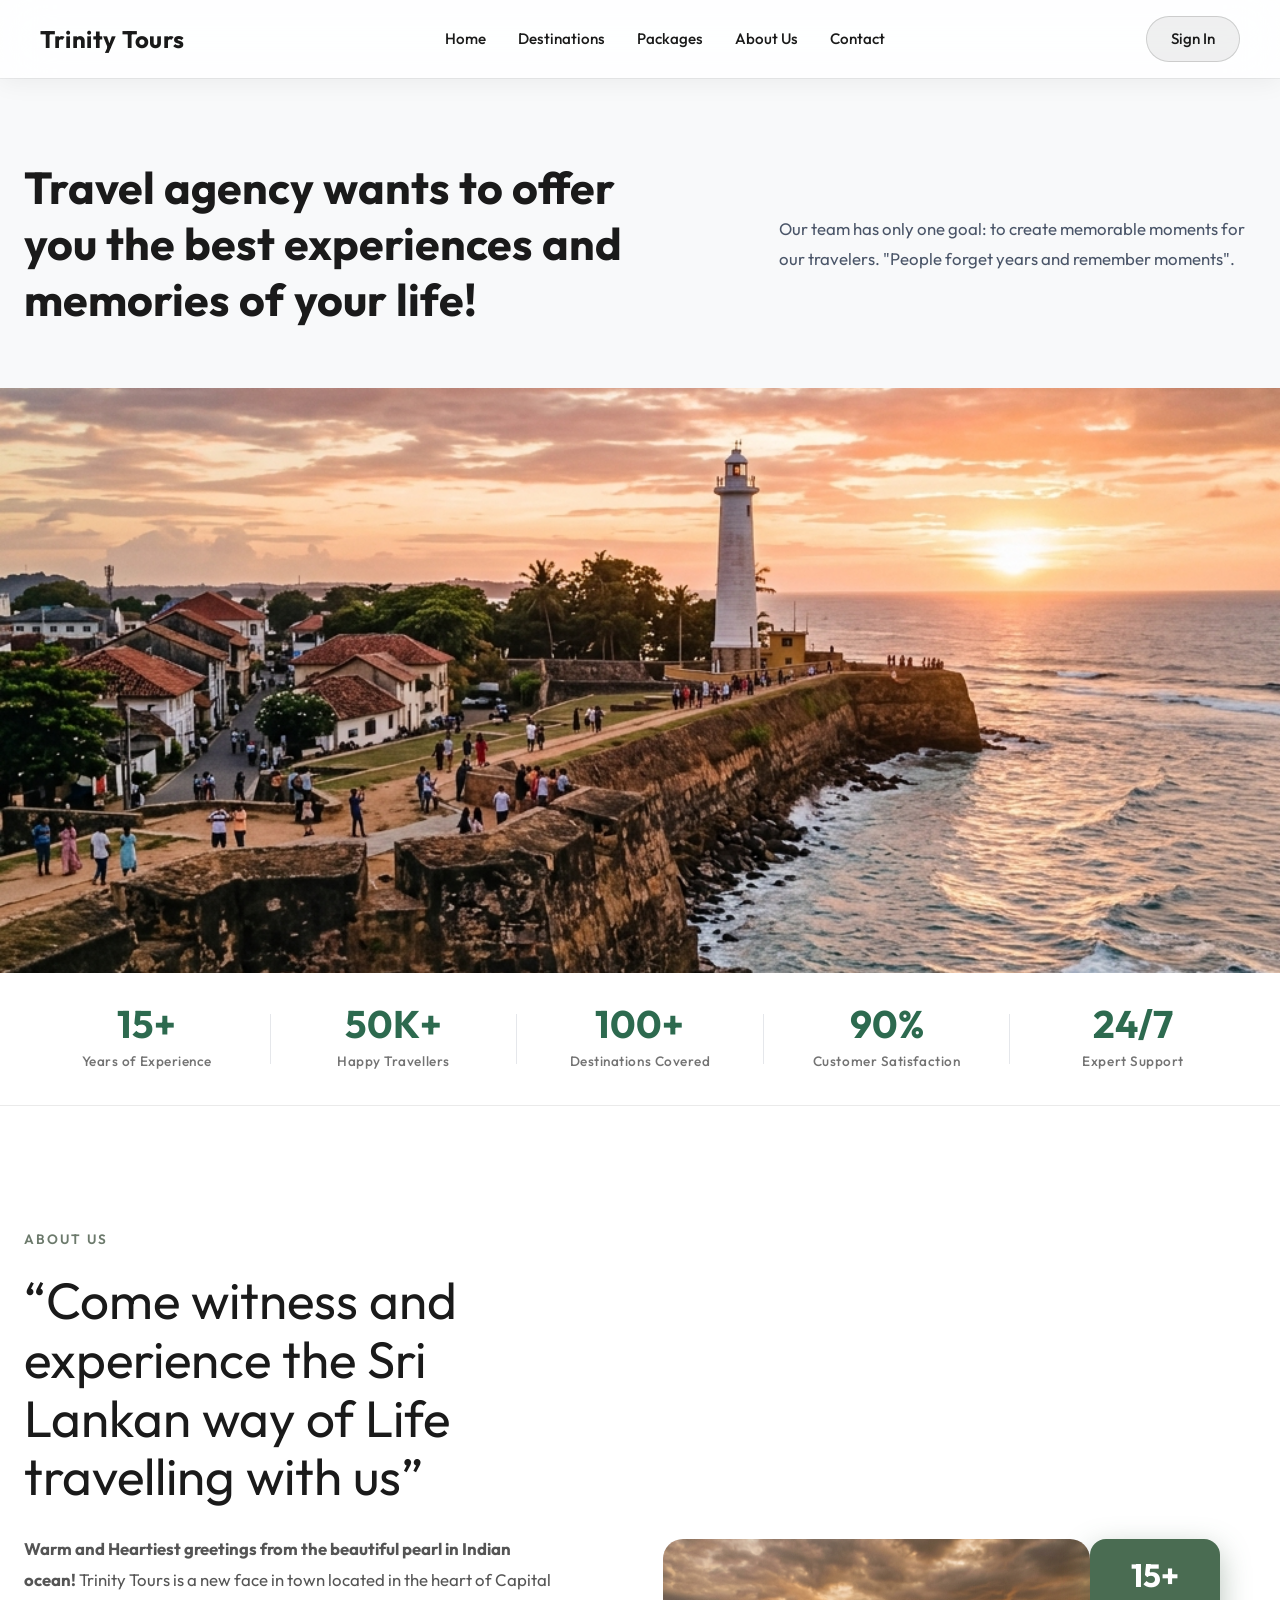
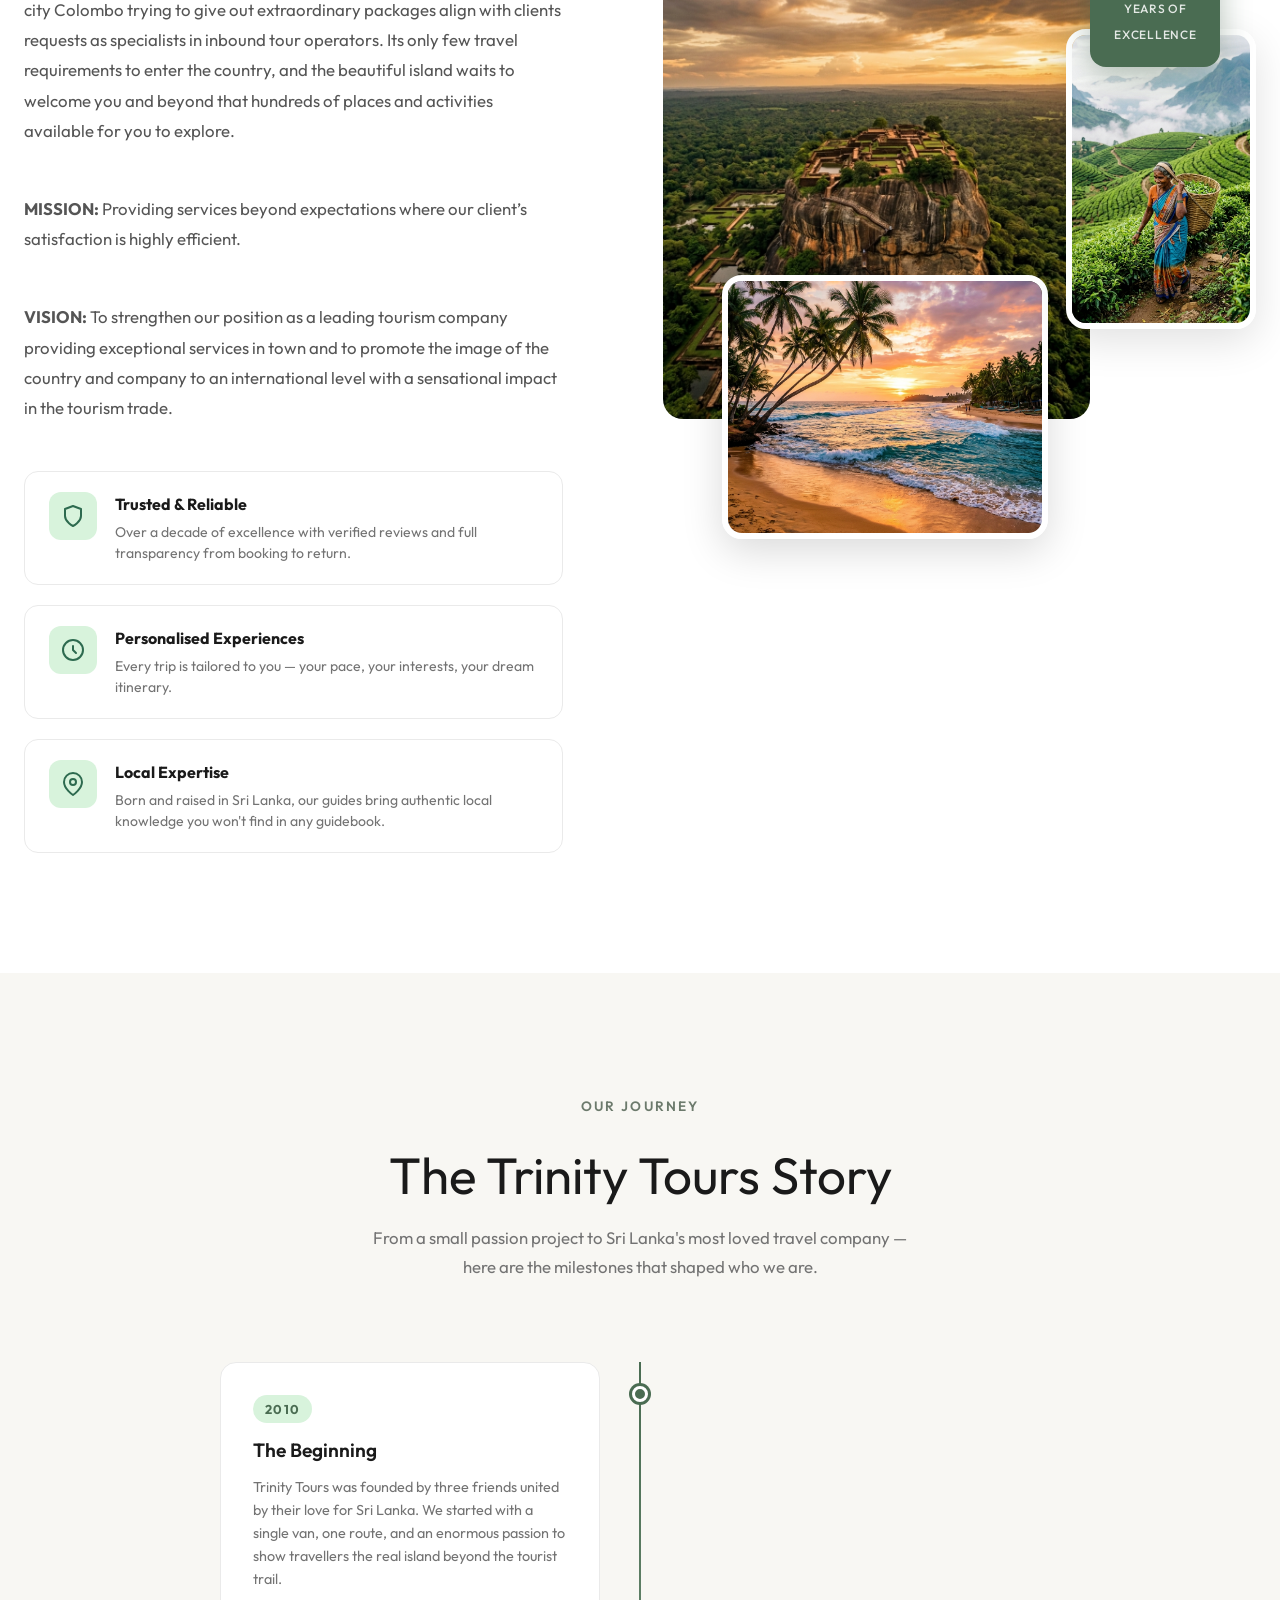
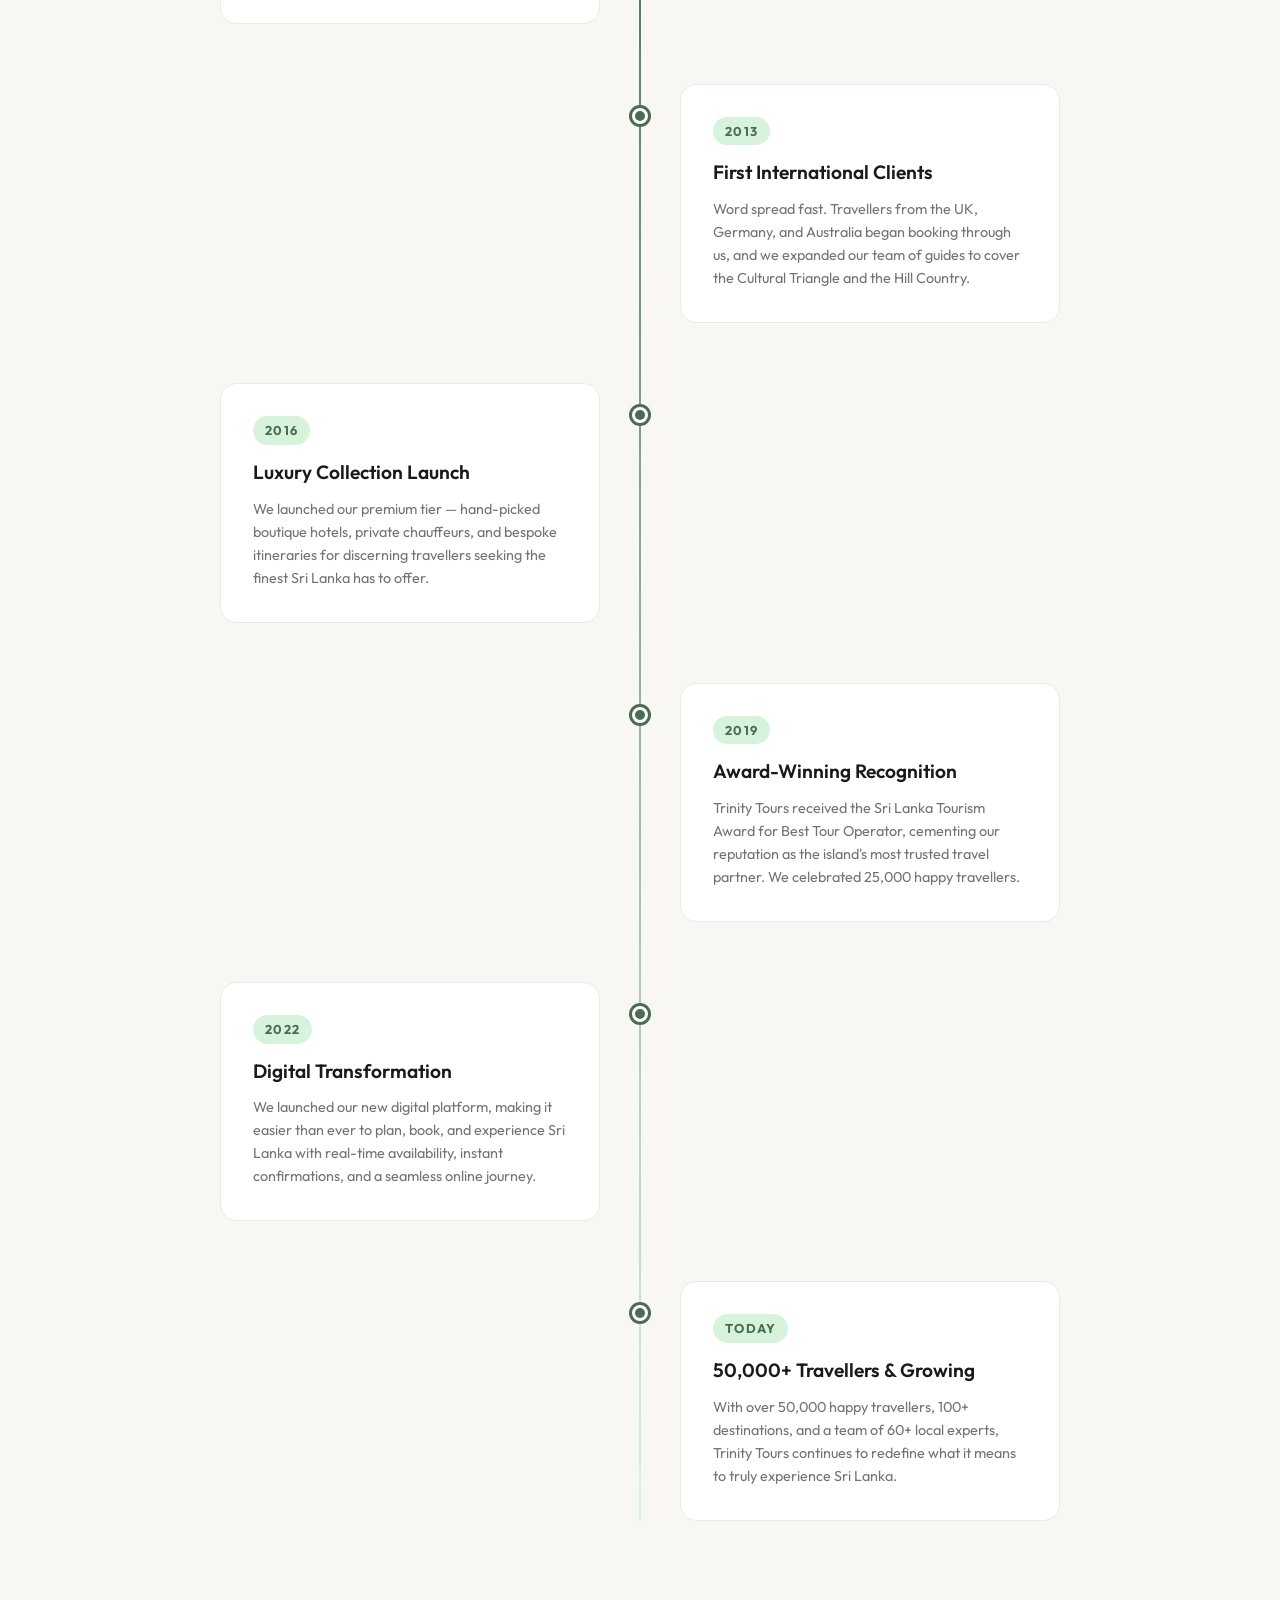
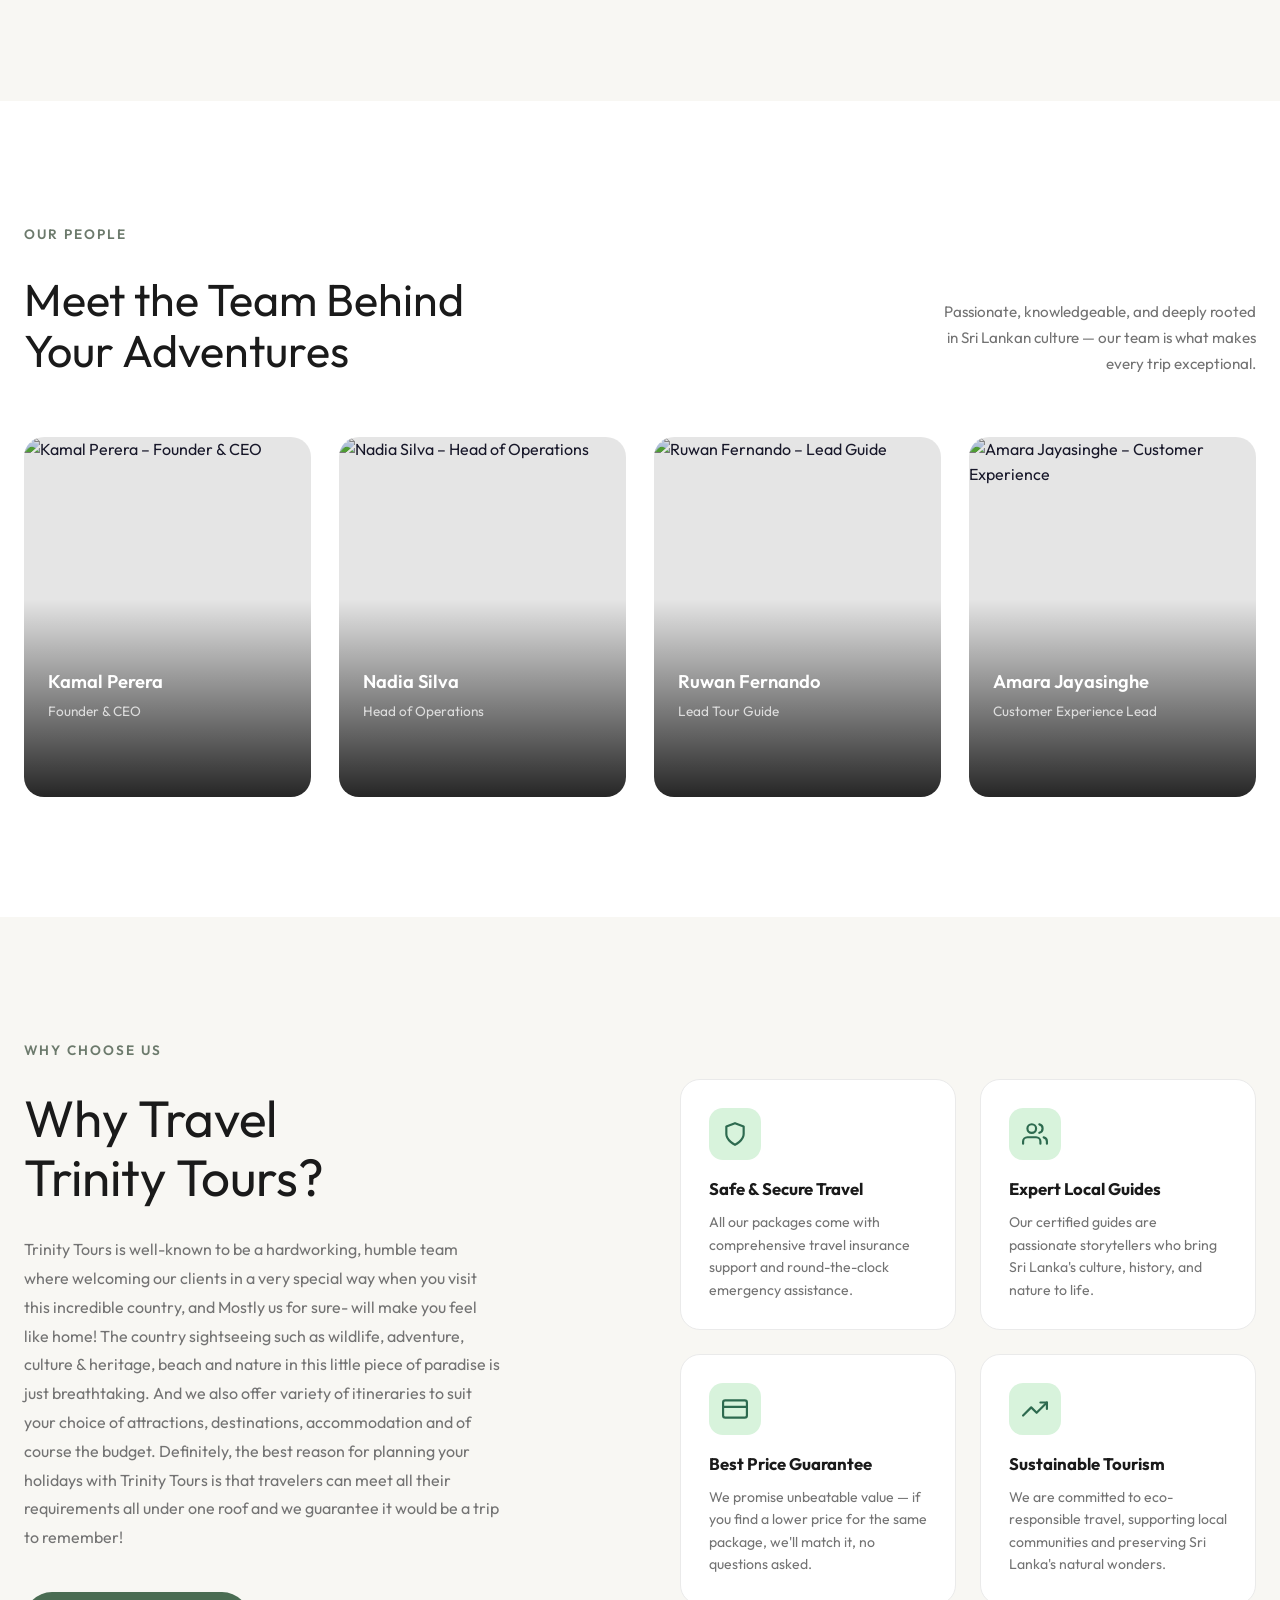
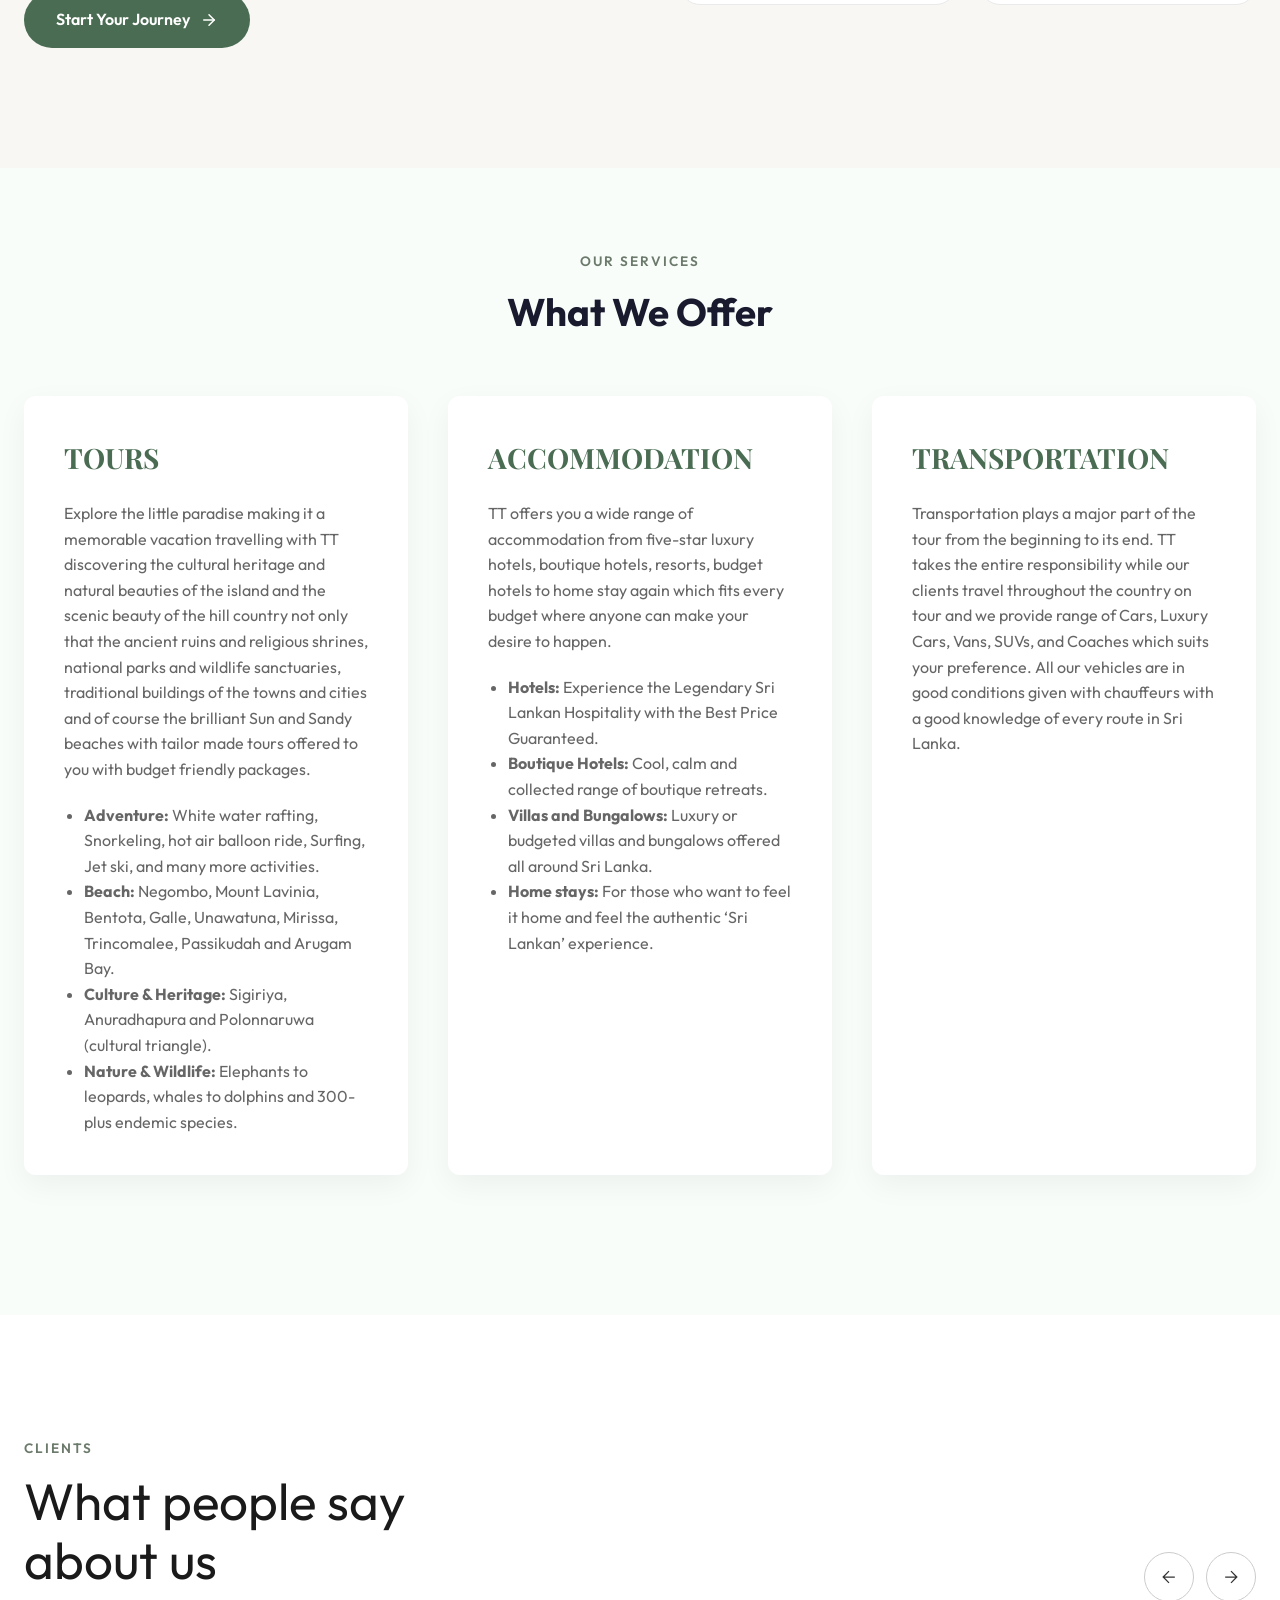
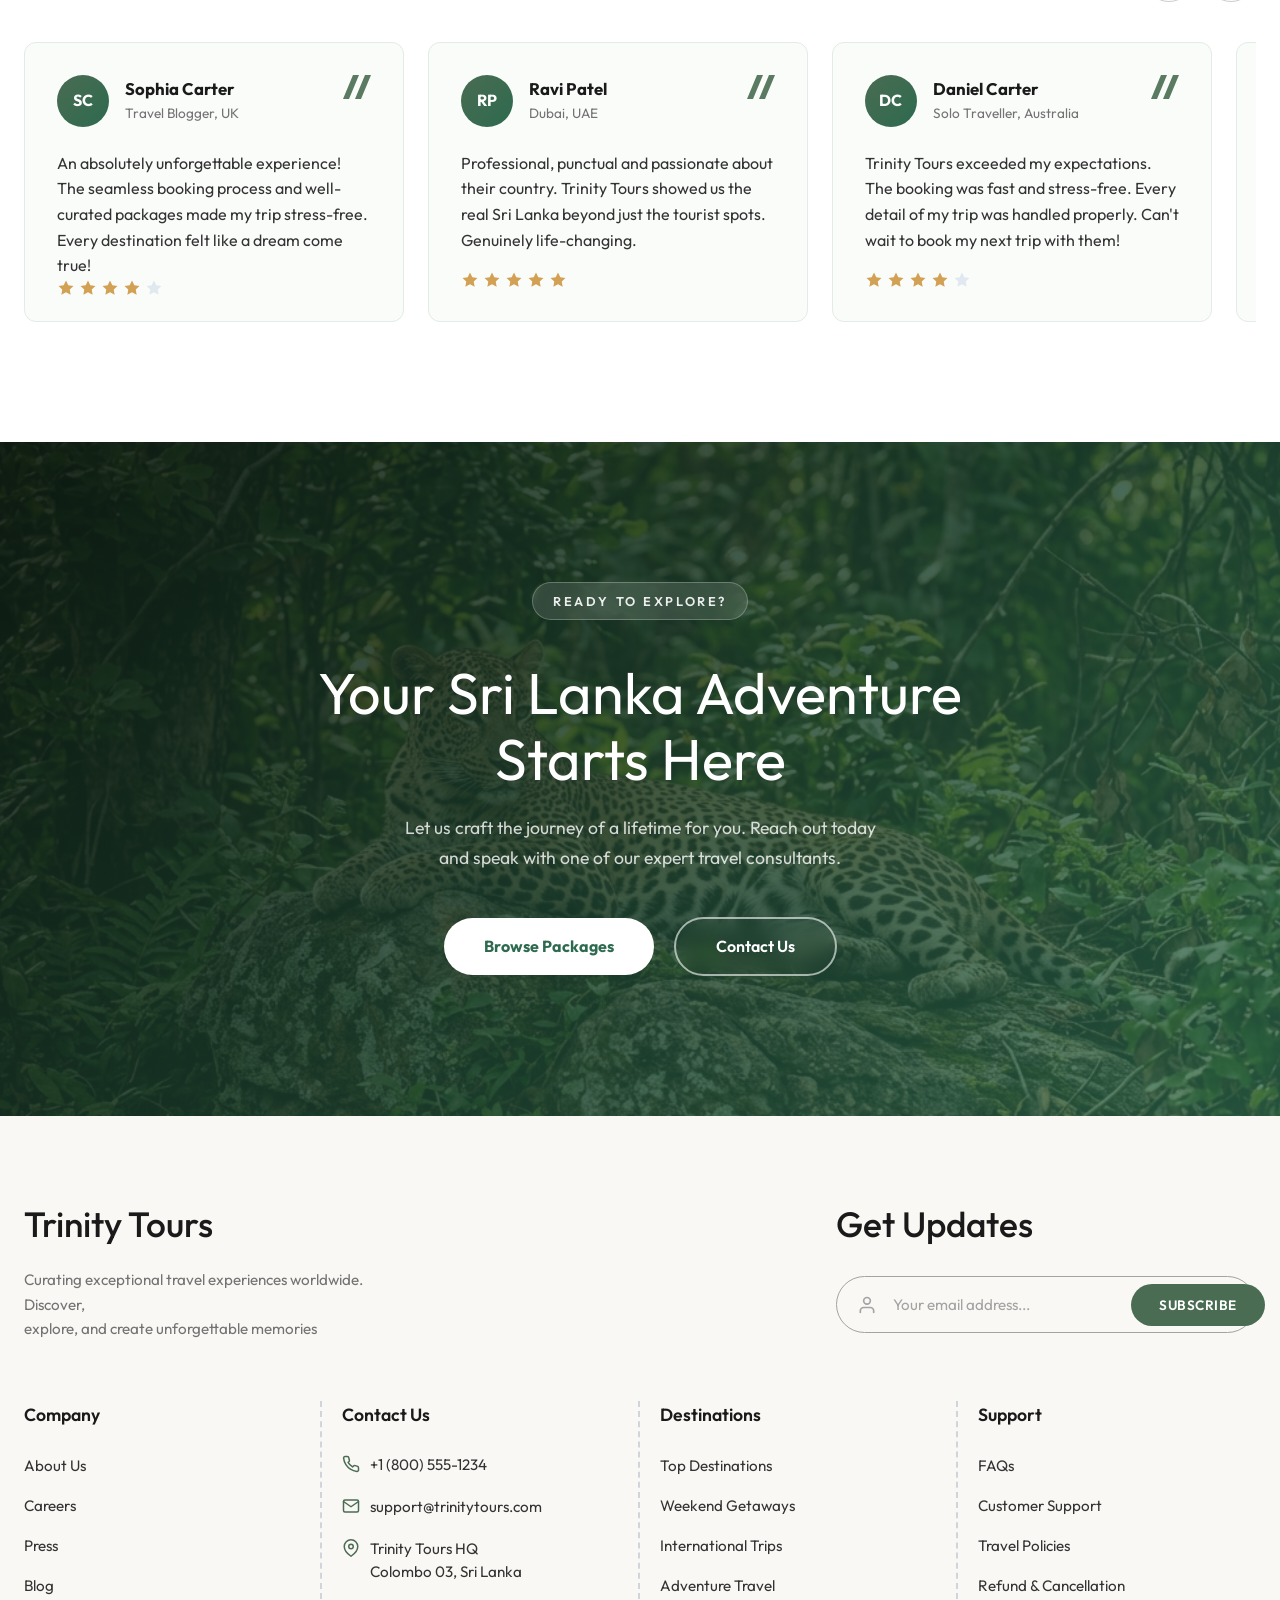
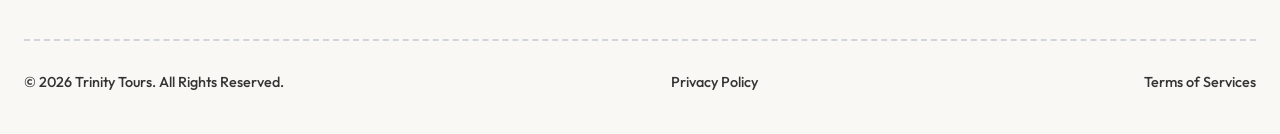
==== commit 50c9dcea: "about changes" ====
--- a/about.html
+++ b/about.html
@@ -355,6 +355,54 @@
             <h4>Sustainable Tourism</h4>
             <p>We are committed to eco-responsible travel, supporting local communities and preserving Sri Lanka's natural wonders.</p>
           </div>
+        </div>
+      </div>
+    </div>
+  </section>
+
+  <!-- ===================== SERVICES ===================== -->
+  <section class="services-section" id="services" style="padding: 80px 0; background: #f9fdfa;">
+    <div class="container">
+      <div style="text-align:center; margin-bottom: 60px;">
+        <span class="section-tag-new">OUR SERVICES</span>
+        <h2 class="section-title">What We Offer</h2>
+      </div>
+
+      <div style="display: grid; grid-template-columns: repeat(auto-fit, minmax(300px, 1fr)); gap: 40px; margin-bottom: 60px;">
+        <!-- TOURS -->
+        <div style="background: #fff; padding: 40px; border-radius: 12px; box-shadow: 0 10px 30px rgba(0,0,0,0.05);">
+          <h3 style="font-family: 'Playfair Display', serif; font-size: 28px; color: #4a6c52; margin-bottom: 20px;">TOURS</h3>
+          <p style="color: #666; line-height: 1.6; margin-bottom: 20px;">
+            Explore the little paradise making it a memorable vacation travelling with TT discovering the cultural heritage and natural beauties of the island and the scenic beauty of the hill country not only that the ancient ruins and religious shrines, national parks and wildlife sanctuaries, traditional buildings of the towns and cities and of course the brilliant Sun and Sandy beaches with tailor made tours offered to you with budget friendly packages.
+          </p>
+          <ul style="color: #666; line-height: 1.6; list-style-type: disc; margin-left: 20px;">
+            <li><strong>Adventure:</strong> White water rafting, Snorkeling, hot air balloon ride, Surfing, Jet ski, and many more activities.</li>
+            <li><strong>Beach:</strong> Negombo, Mount Lavinia, Bentota, Galle, Unawatuna, Mirissa, Trincomalee, Passikudah and Arugam Bay.</li>
+            <li><strong>Culture & Heritage:</strong> Sigiriya, Anuradhapura and Polonnaruwa (cultural triangle).</li>
+            <li><strong>Nature & Wildlife:</strong> Elephants to leopards, whales to dolphins and 300-plus endemic species.</li>
+          </ul>
+        </div>
+
+        <!-- ACCOMMODATION -->
+        <div style="background: #fff; padding: 40px; border-radius: 12px; box-shadow: 0 10px 30px rgba(0,0,0,0.05);">
+          <h3 style="font-family: 'Playfair Display', serif; font-size: 28px; color: #4a6c52; margin-bottom: 20px;">ACCOMMODATION</h3>
+          <p style="color: #666; line-height: 1.6; margin-bottom: 20px;">
+            TT offers you a wide range of accommodation from five-star luxury hotels, boutique hotels, resorts, budget hotels to home stay again which fits every budget where anyone can make your desire to happen.
+          </p>
+          <ul style="color: #666; line-height: 1.6; list-style-type: disc; margin-left: 20px;">
+            <li><strong>Hotels:</strong> Experience the Legendary Sri Lankan Hospitality with the Best Price Guaranteed.</li>
+            <li><strong>Boutique Hotels:</strong> Cool, calm and collected range of boutique retreats.</li>
+            <li><strong>Villas and Bungalows:</strong> Luxury or budgeted villas and bungalows offered all around Sri Lanka.</li>
+            <li><strong>Home stays:</strong> For those who want to feel it home and feel the authentic ‘Sri Lankan’ experience.</li>
+          </ul>
+        </div>
+        
+        <!-- Transportation -->
+        <div style="background: #fff; padding: 40px; border-radius: 12px; box-shadow: 0 10px 30px rgba(0,0,0,0.05);">
+          <h3 style="font-family: 'Playfair Display', serif; font-size: 28px; color: #4a6c52; margin-bottom: 20px;">TRANSPORTATION</h3>
+          <p style="color: #666; line-height: 1.6;">
+            Transportation plays a major part of the tour from the beginning to its end. TT takes the entire responsibility while our clients travel throughout the country on tour and we provide range of Cars, Luxury Cars, Vans, SUVs, and Coaches which suits your preference. All our vehicles are in good conditions given with chauffeurs with a good knowledge of every route in Sri Lanka.
+          </p>
         </div>
       </div>
     </div>
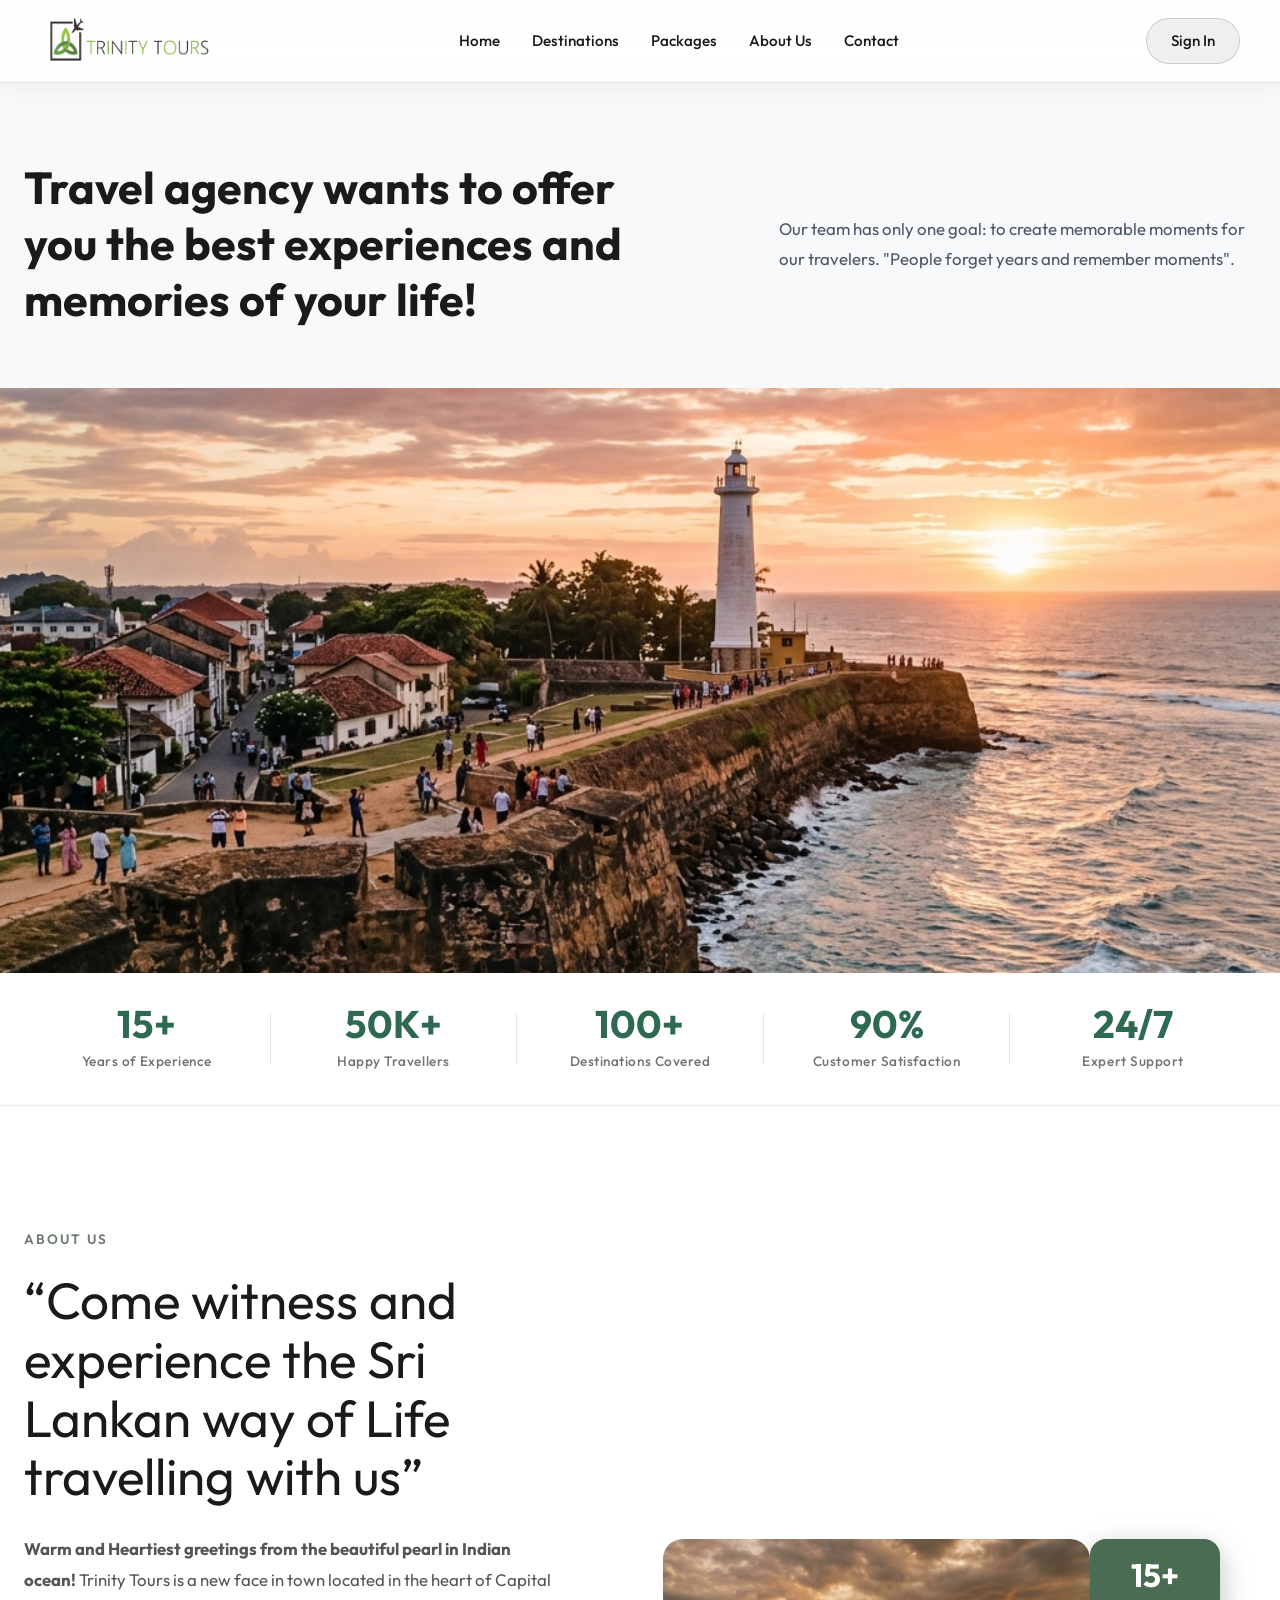
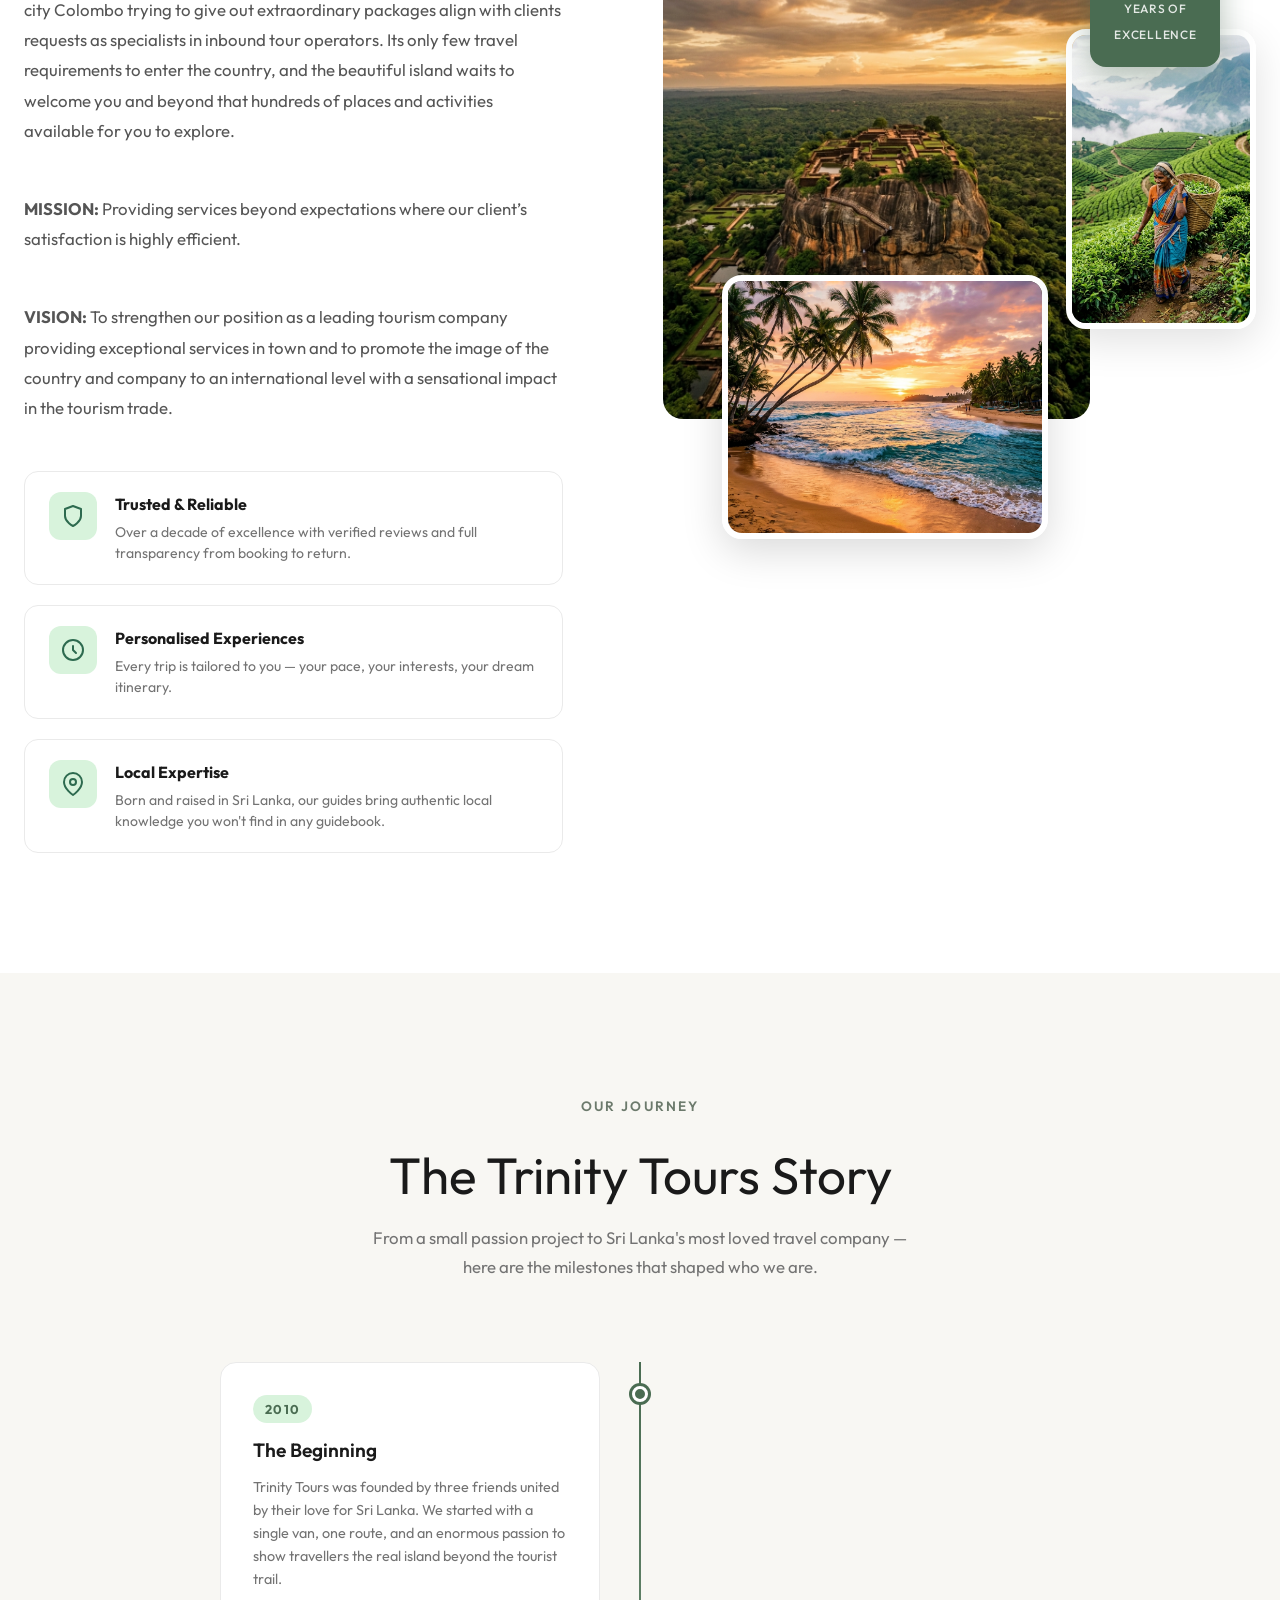
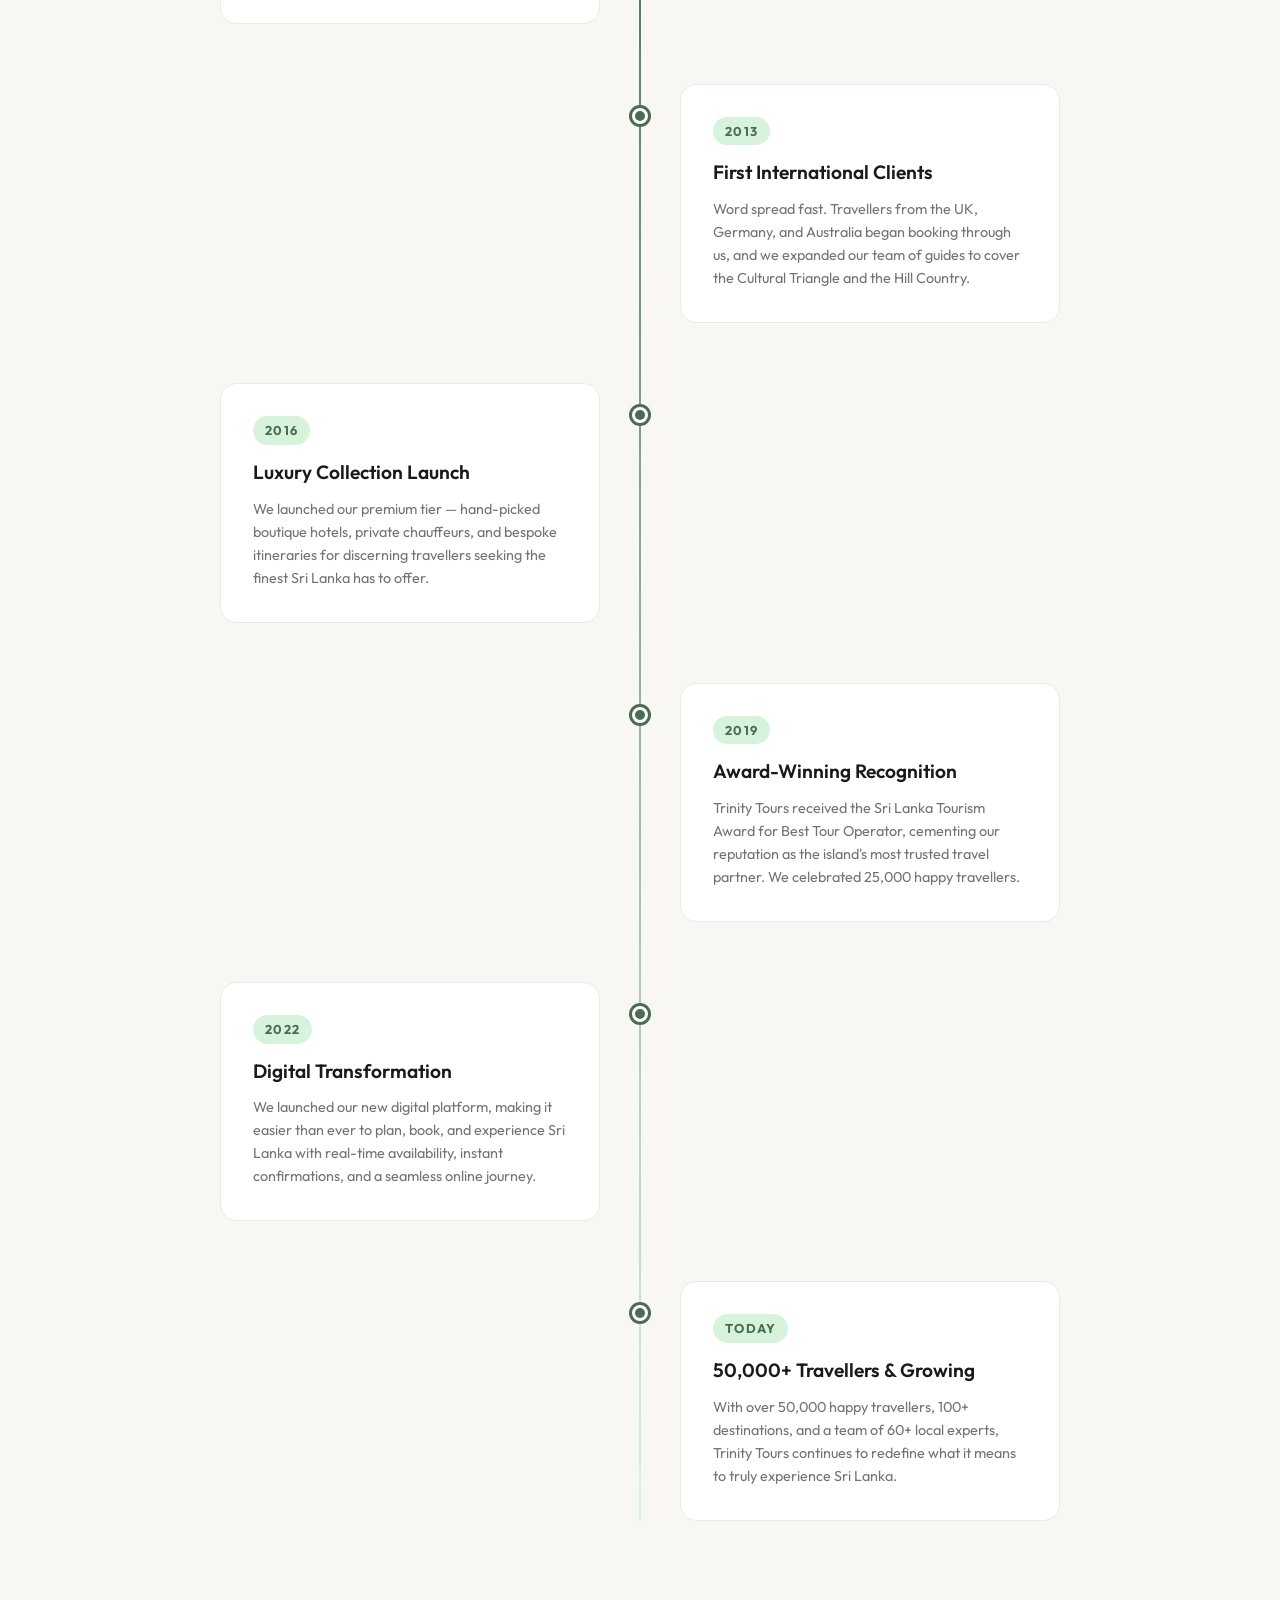
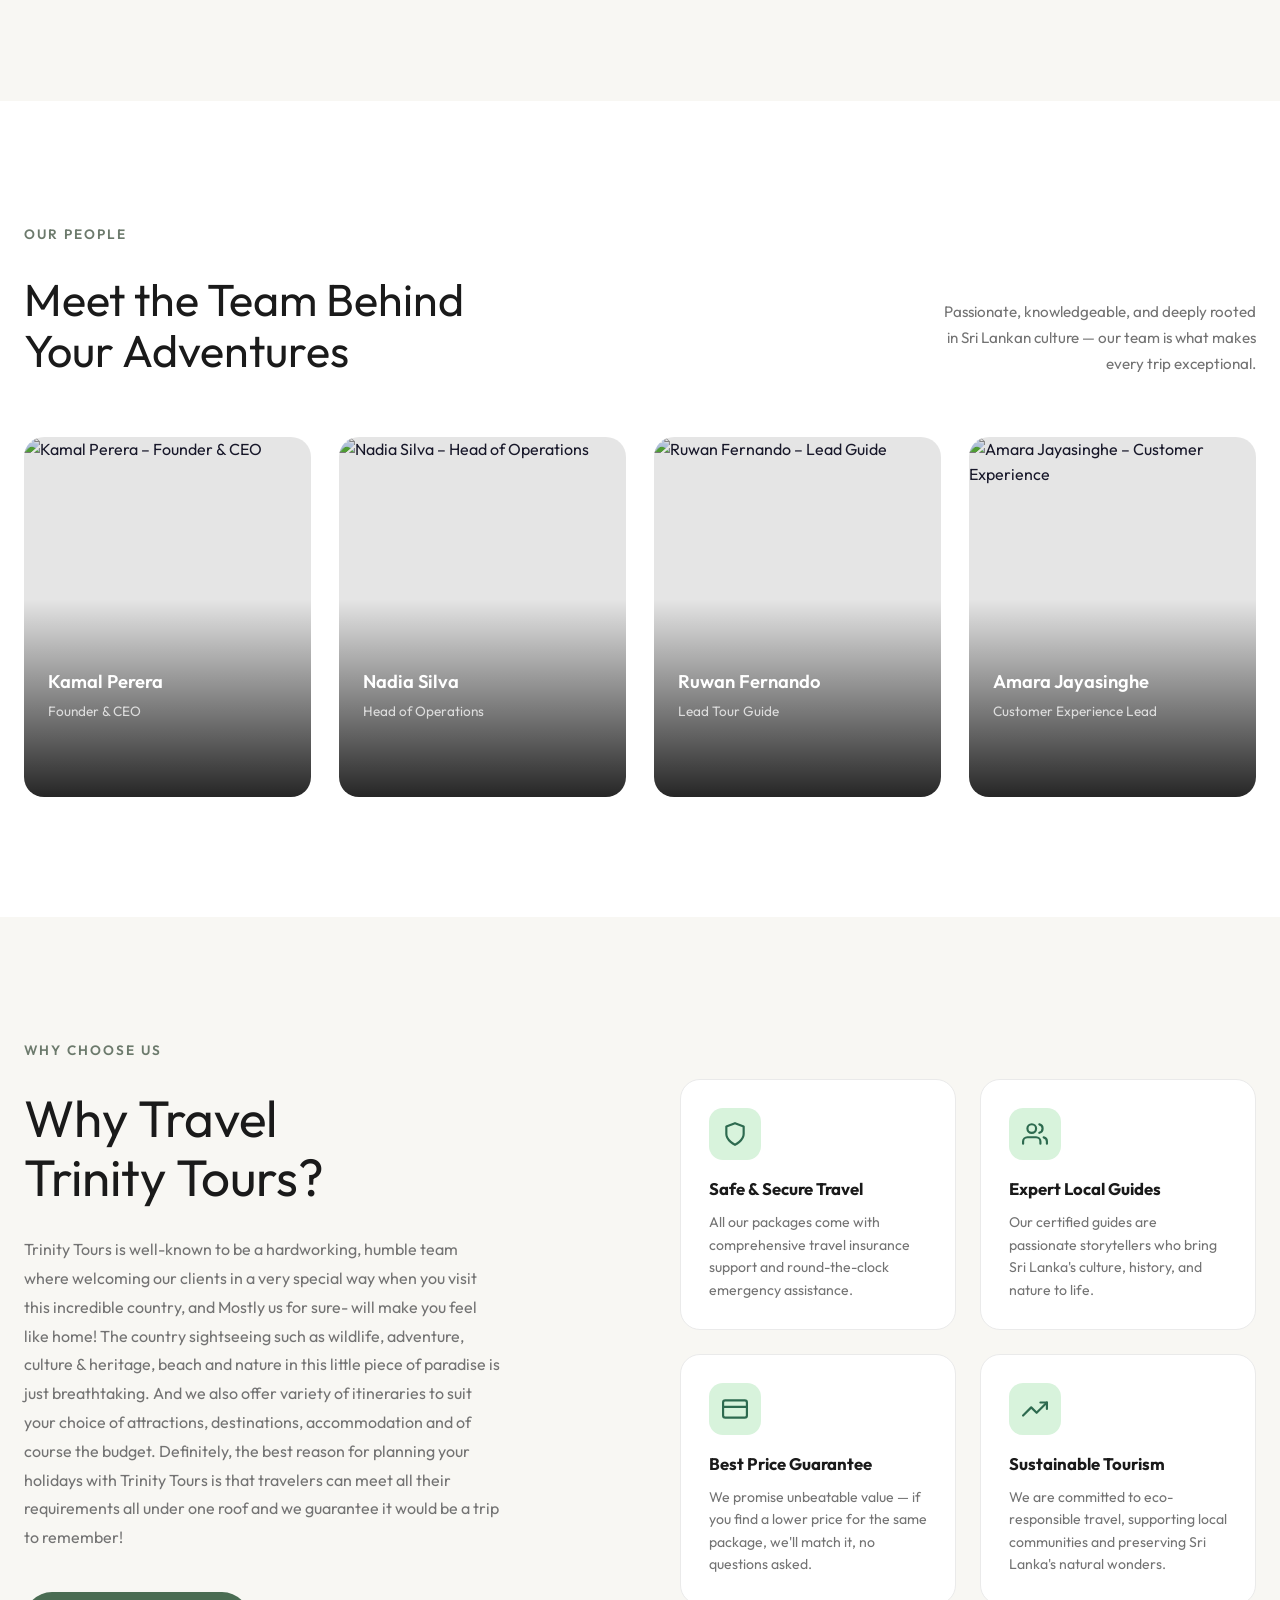
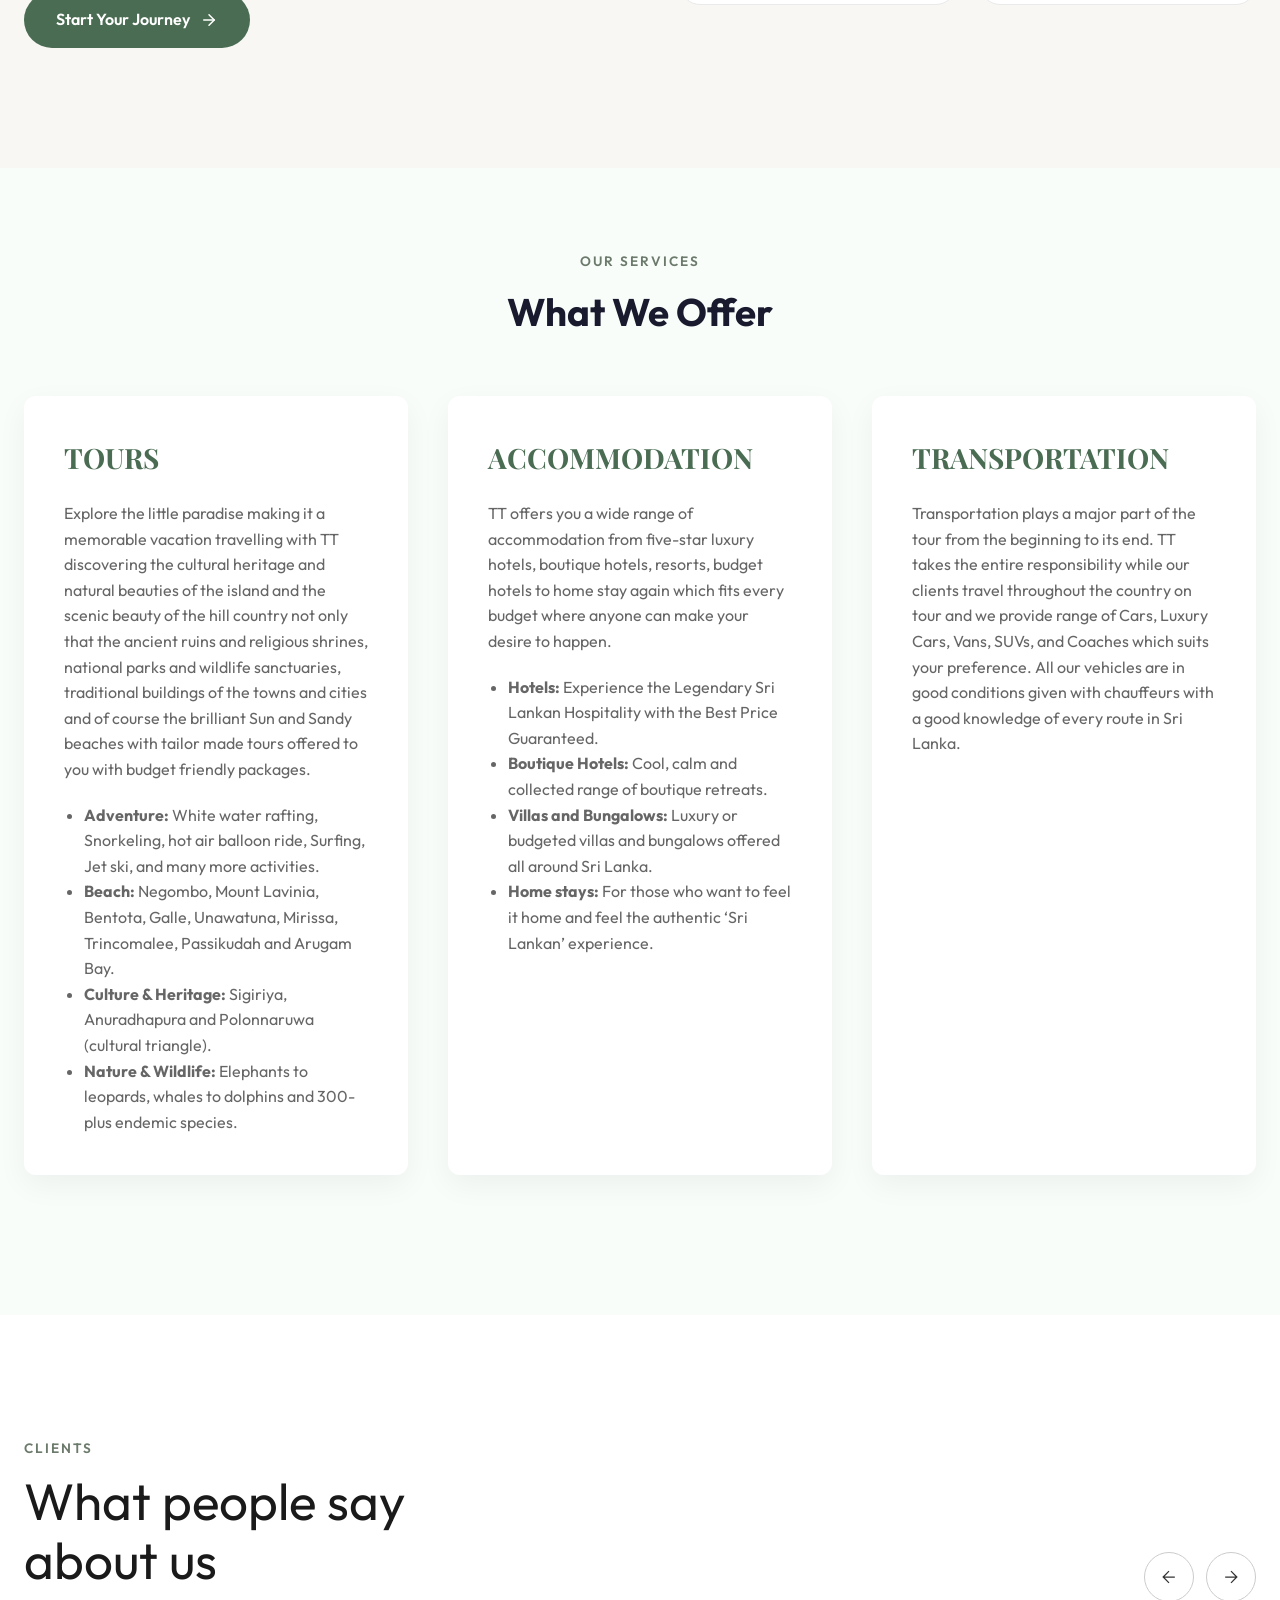
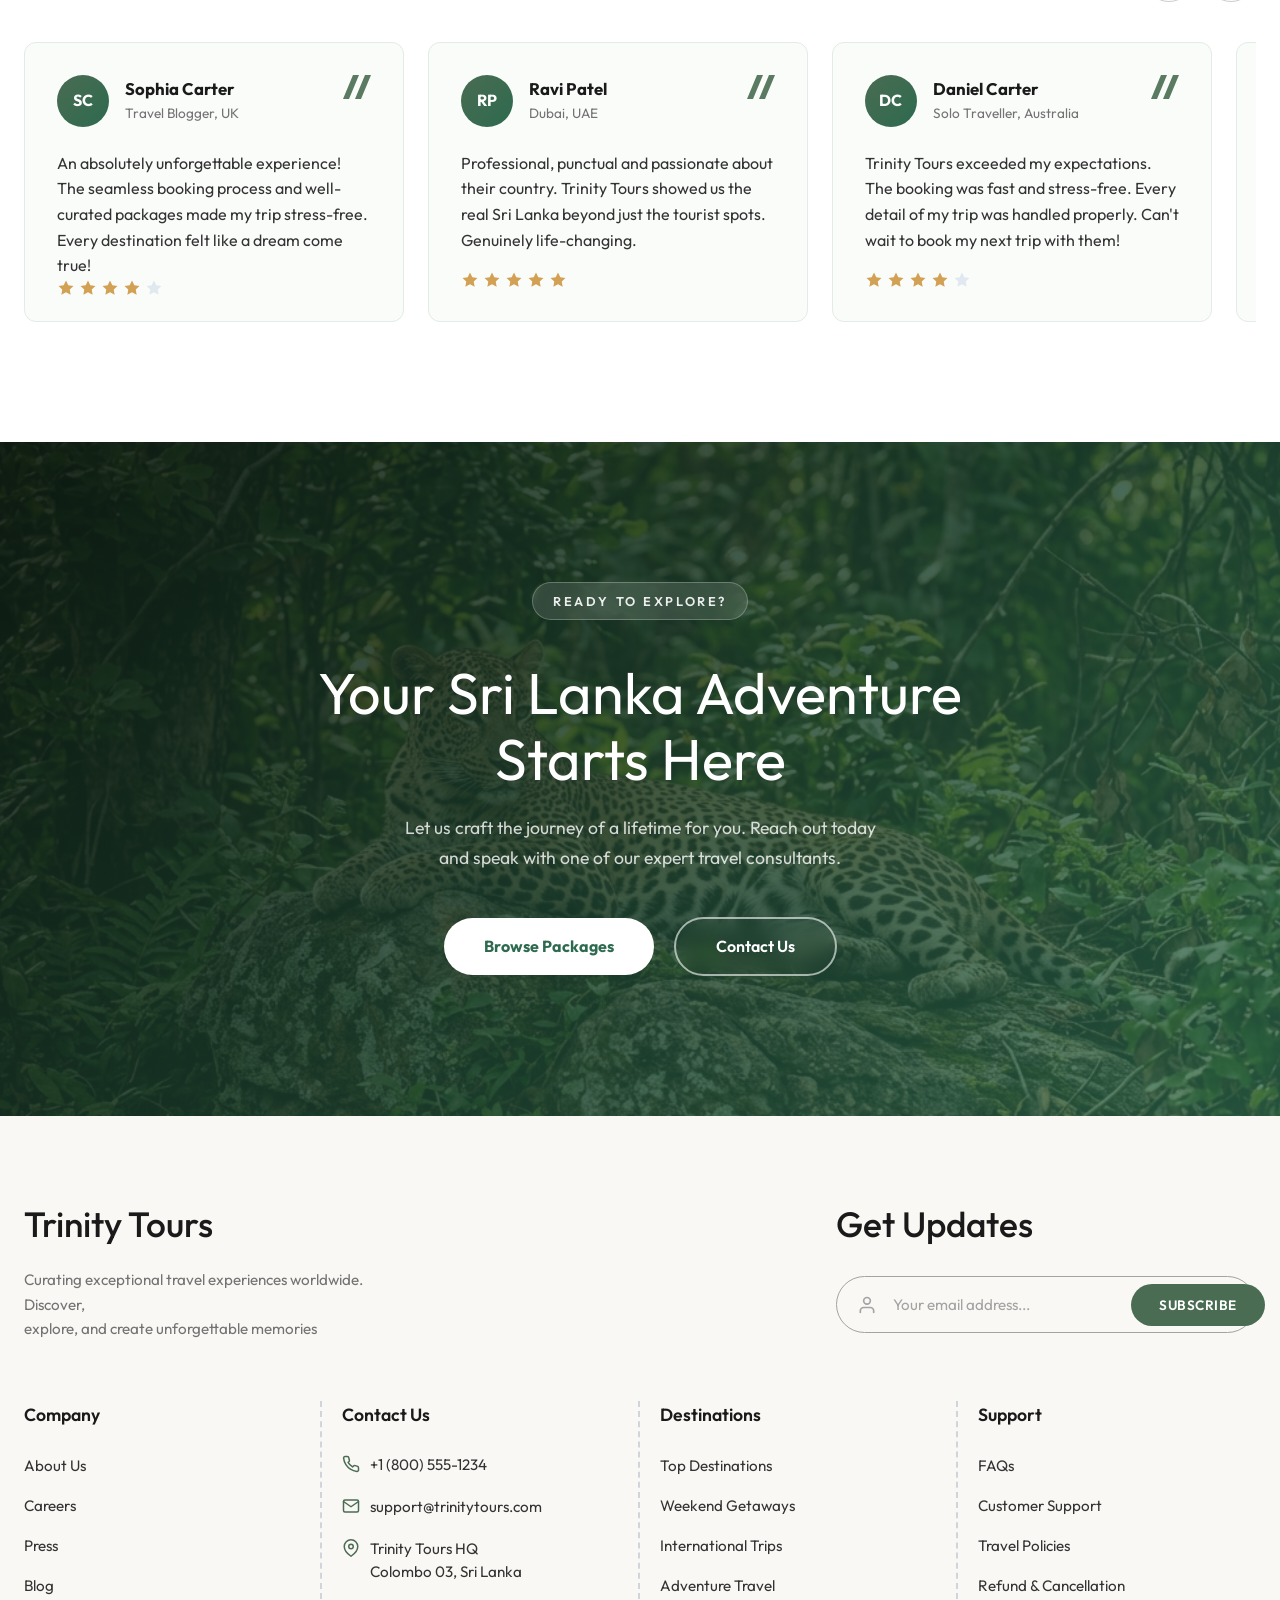
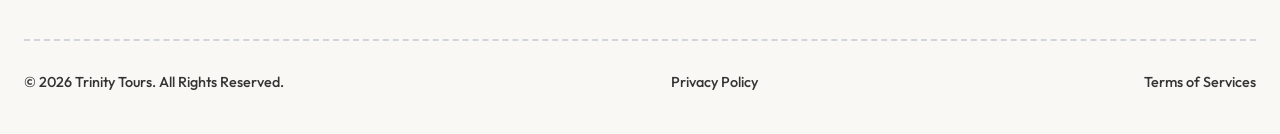
==== commit 1375c431: "logo acrooss all pages" ====
--- a/about.html
+++ b/about.html
@@ -17,8 +17,15 @@
   <!-- ===================== NAVBAR ===================== -->
   <header class="navbar" id="navbar">
     <div class="nav-container">
+      <style>
+        .site-logo {
+          height: 50px; /* Adjust height for the navbar */
+          width: auto;
+          display: block;
+        }
+      </style>
       <a href="index.html" class="nav-logo" id="nav-logo-link">
-        <span class="logo-text">Trinity Tours</span>
+        <img src="logo/logo_small.png" alt="Trinity Tours Logo" class="site-logo" />
       </a>
 
       <nav class="nav-links" id="nav-links">
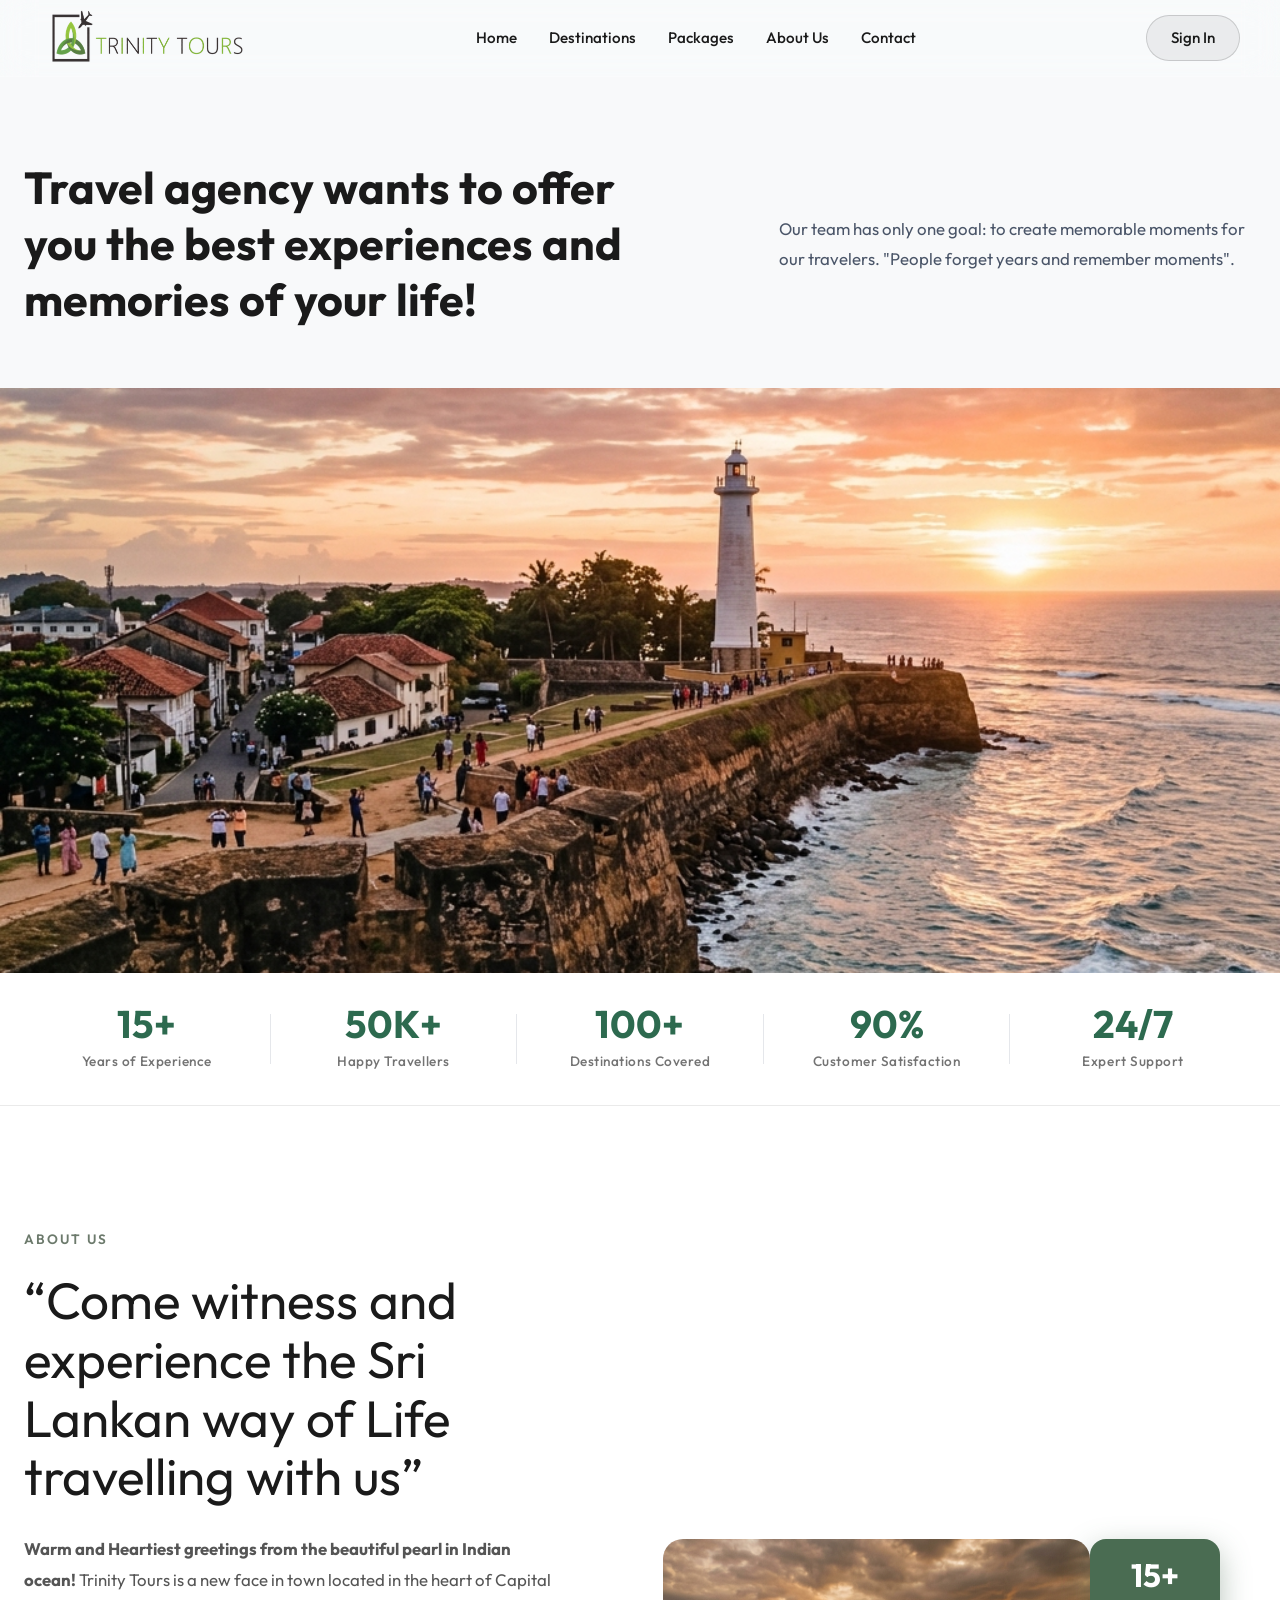
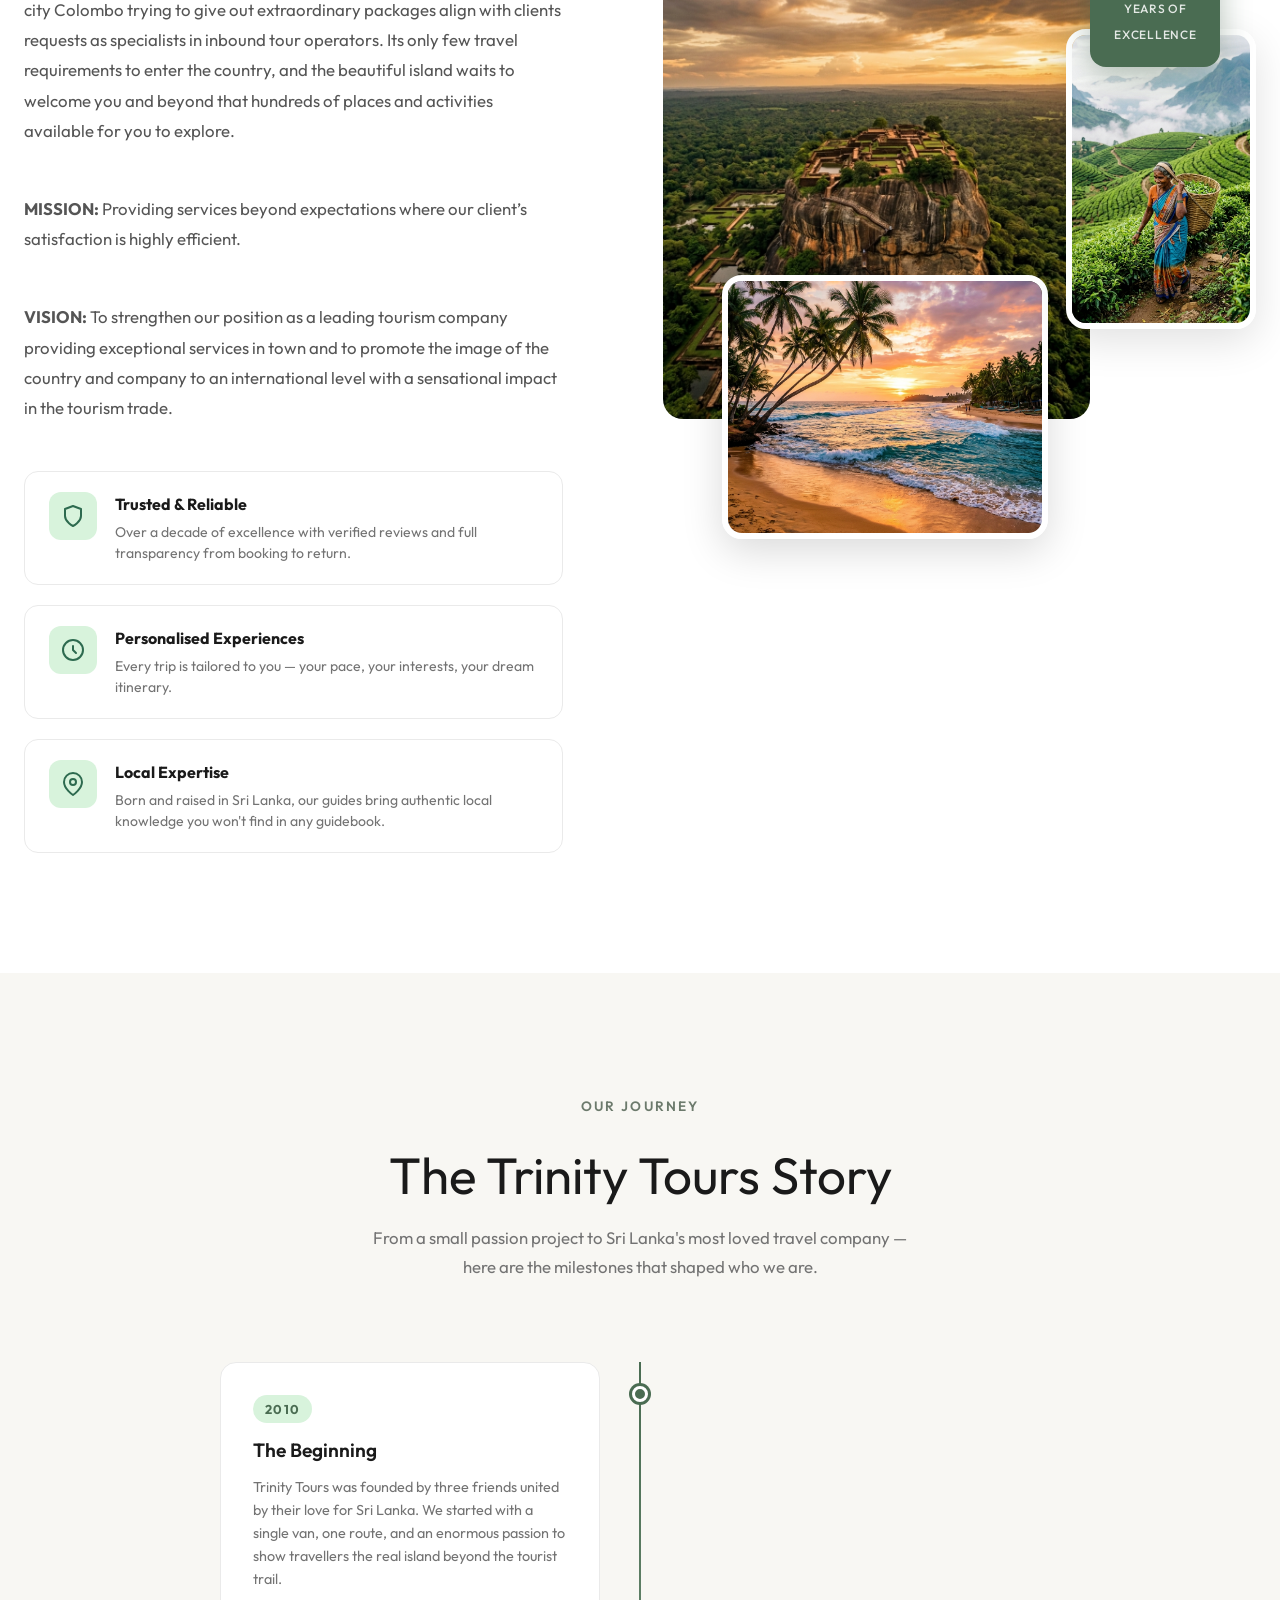
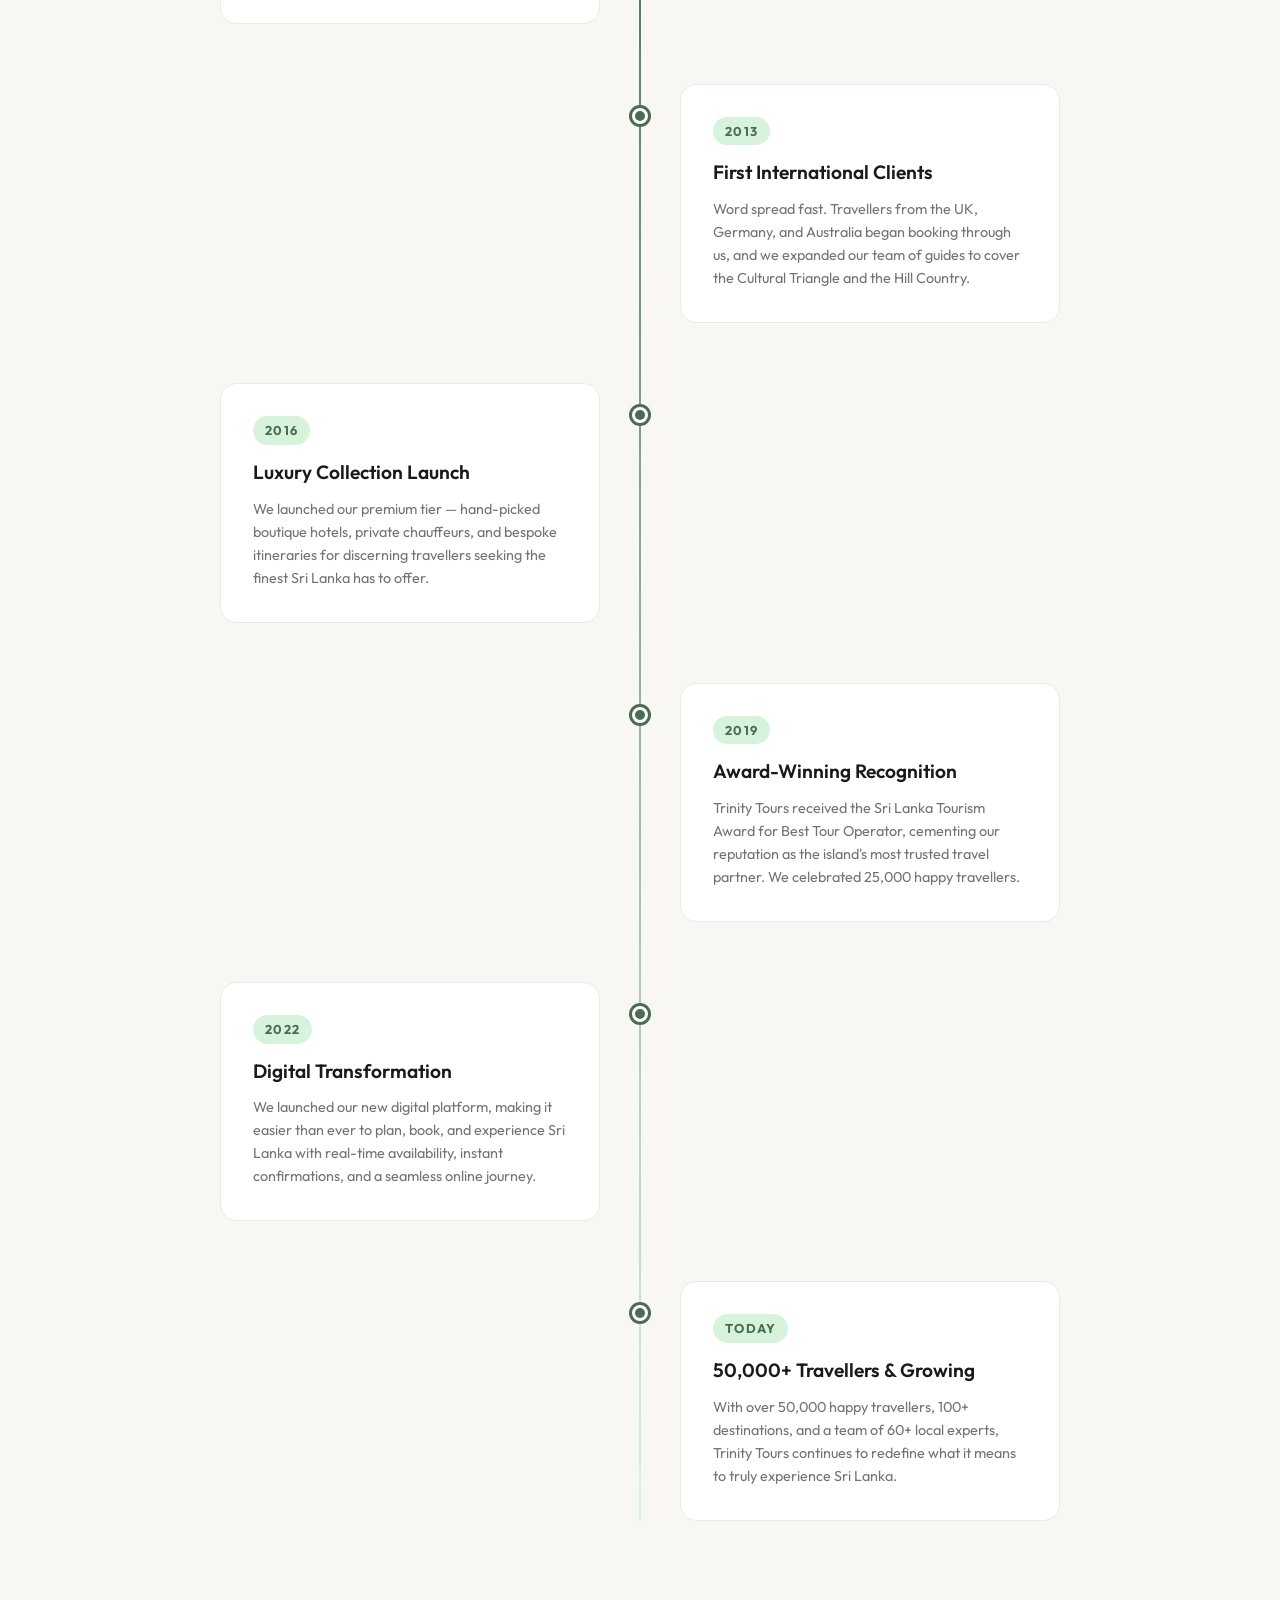
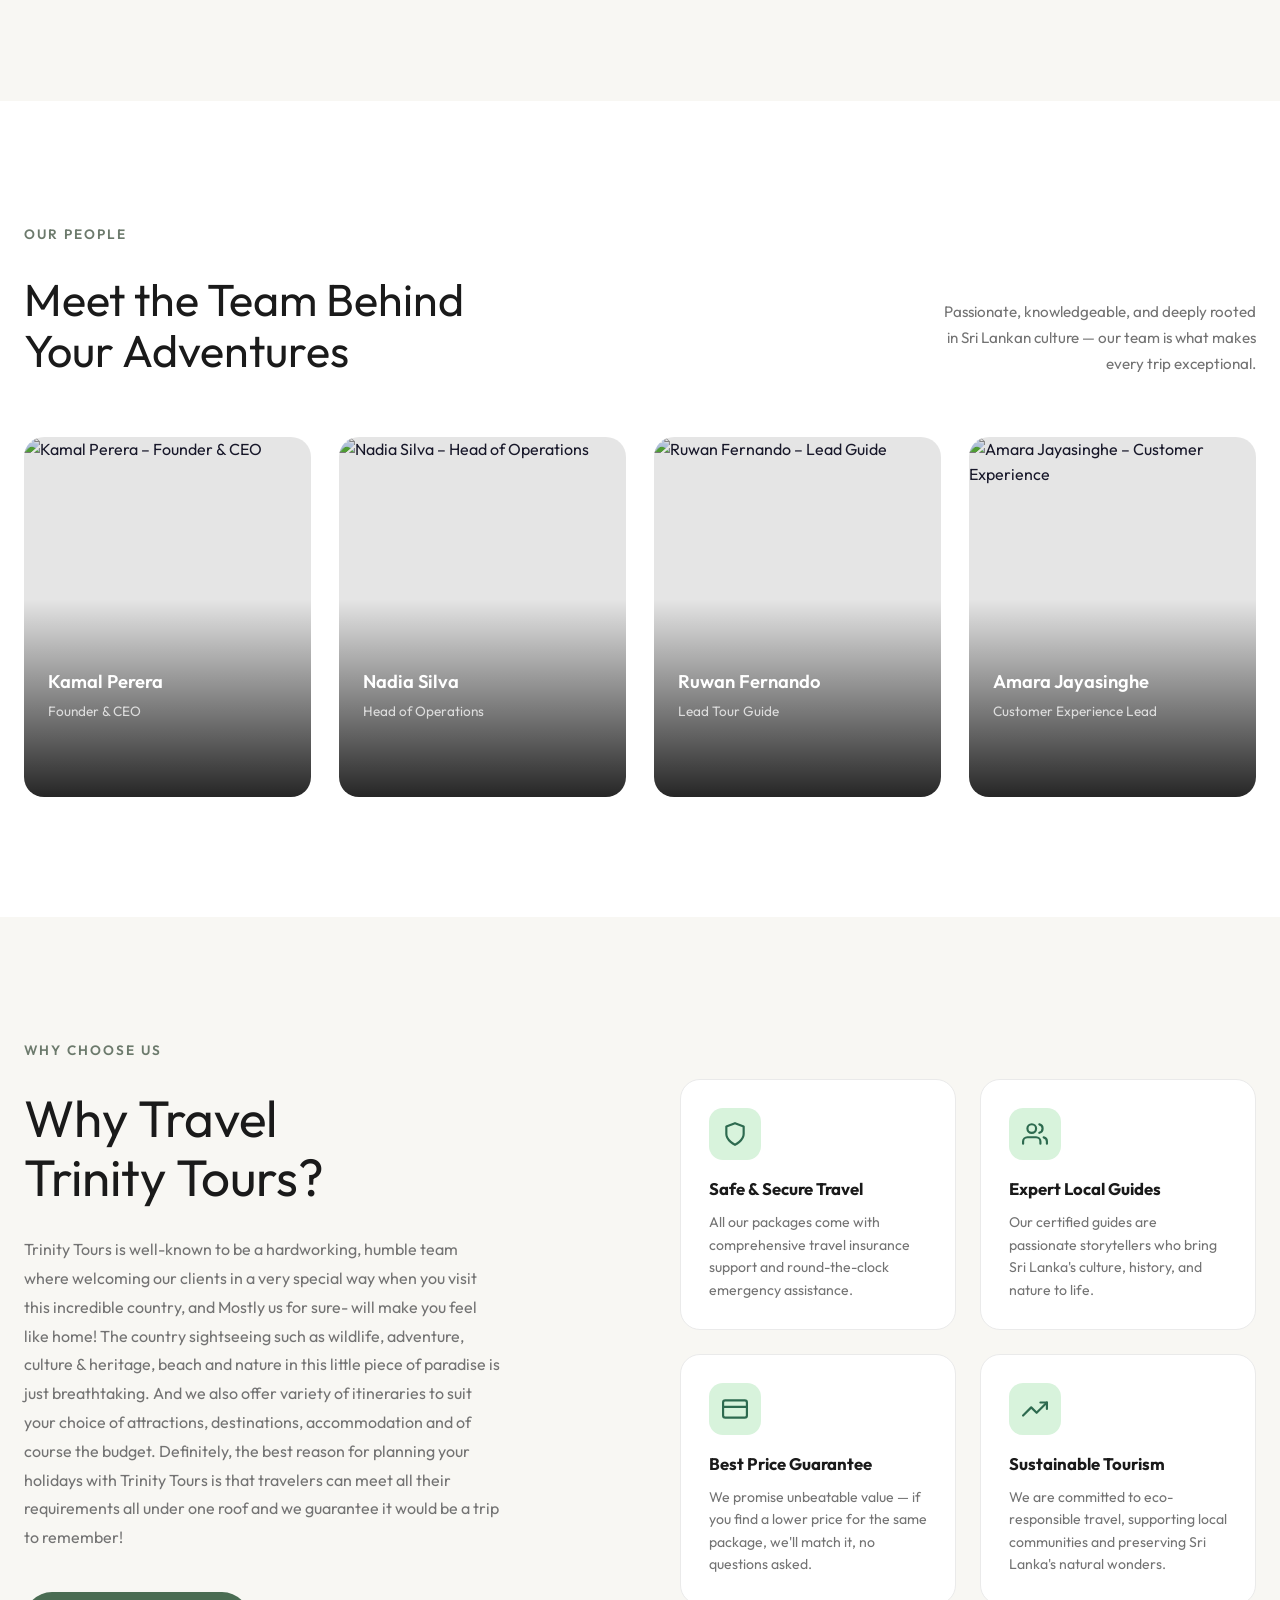
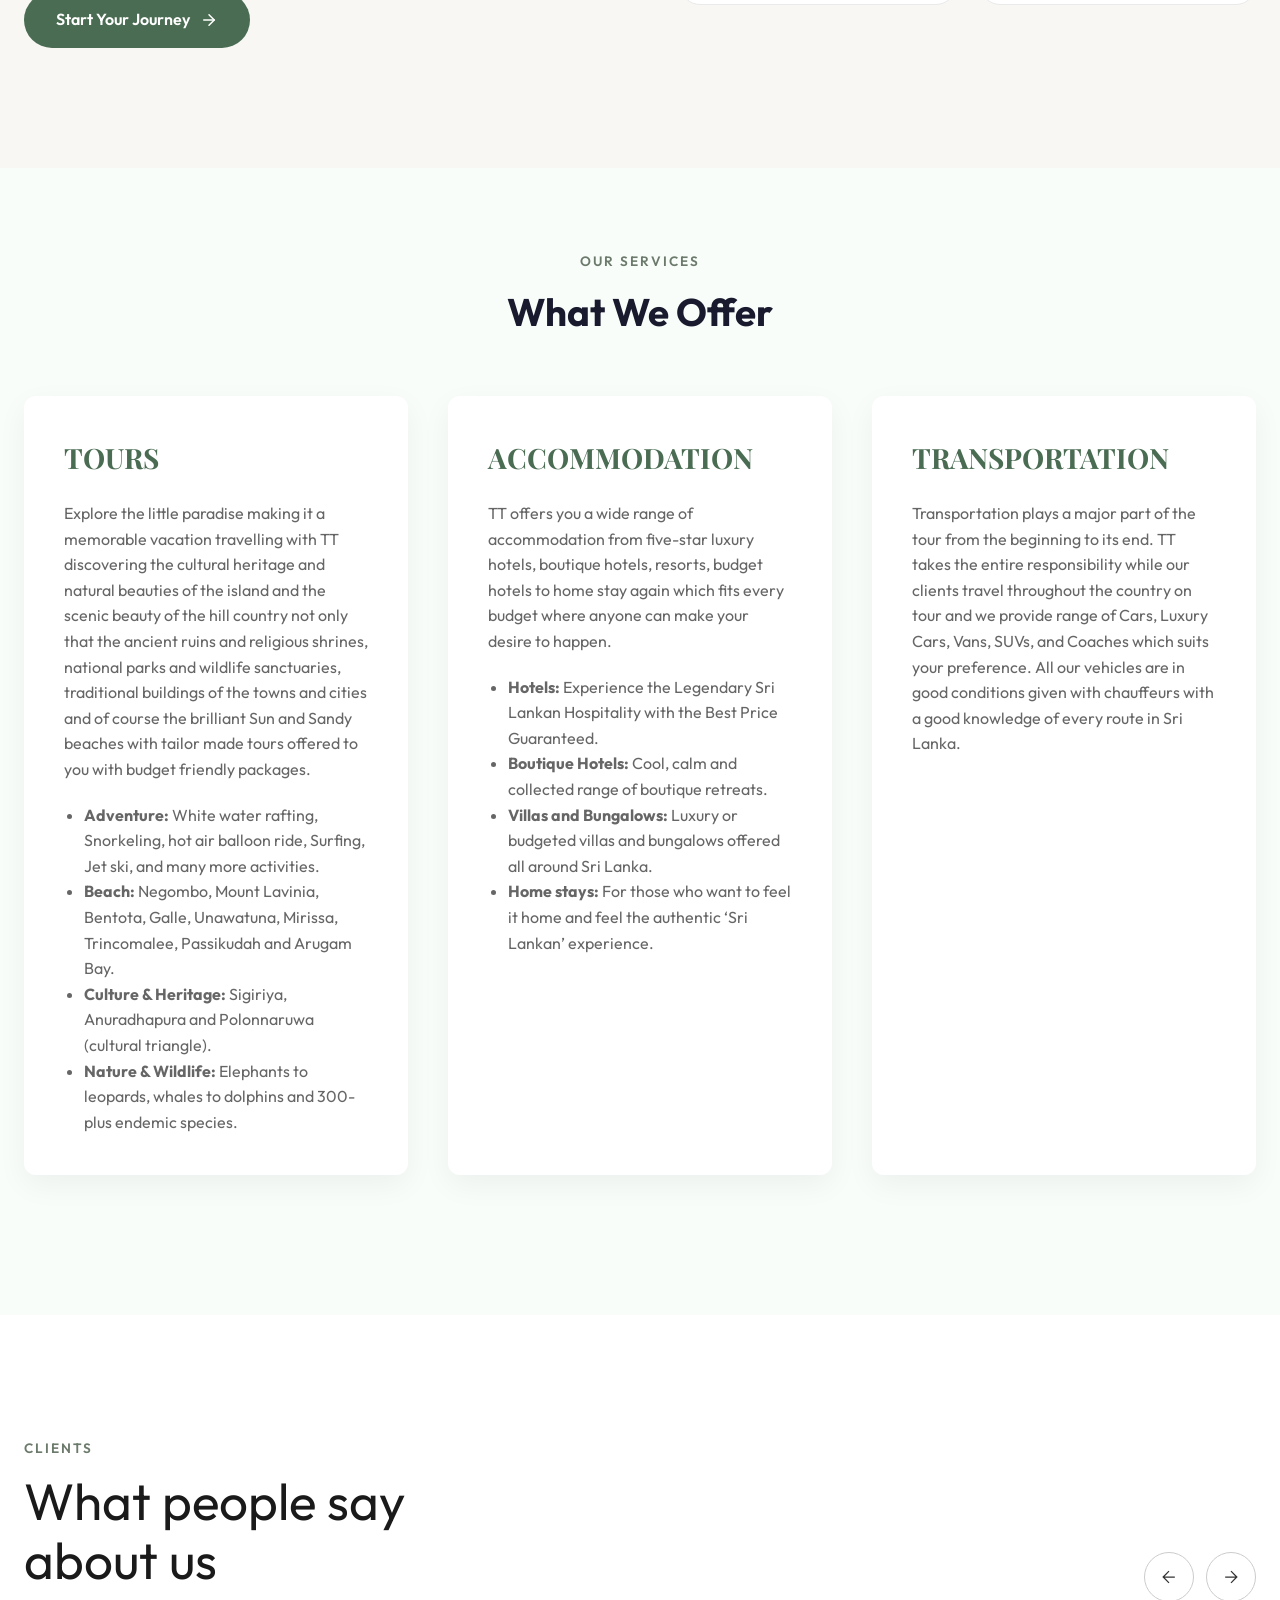
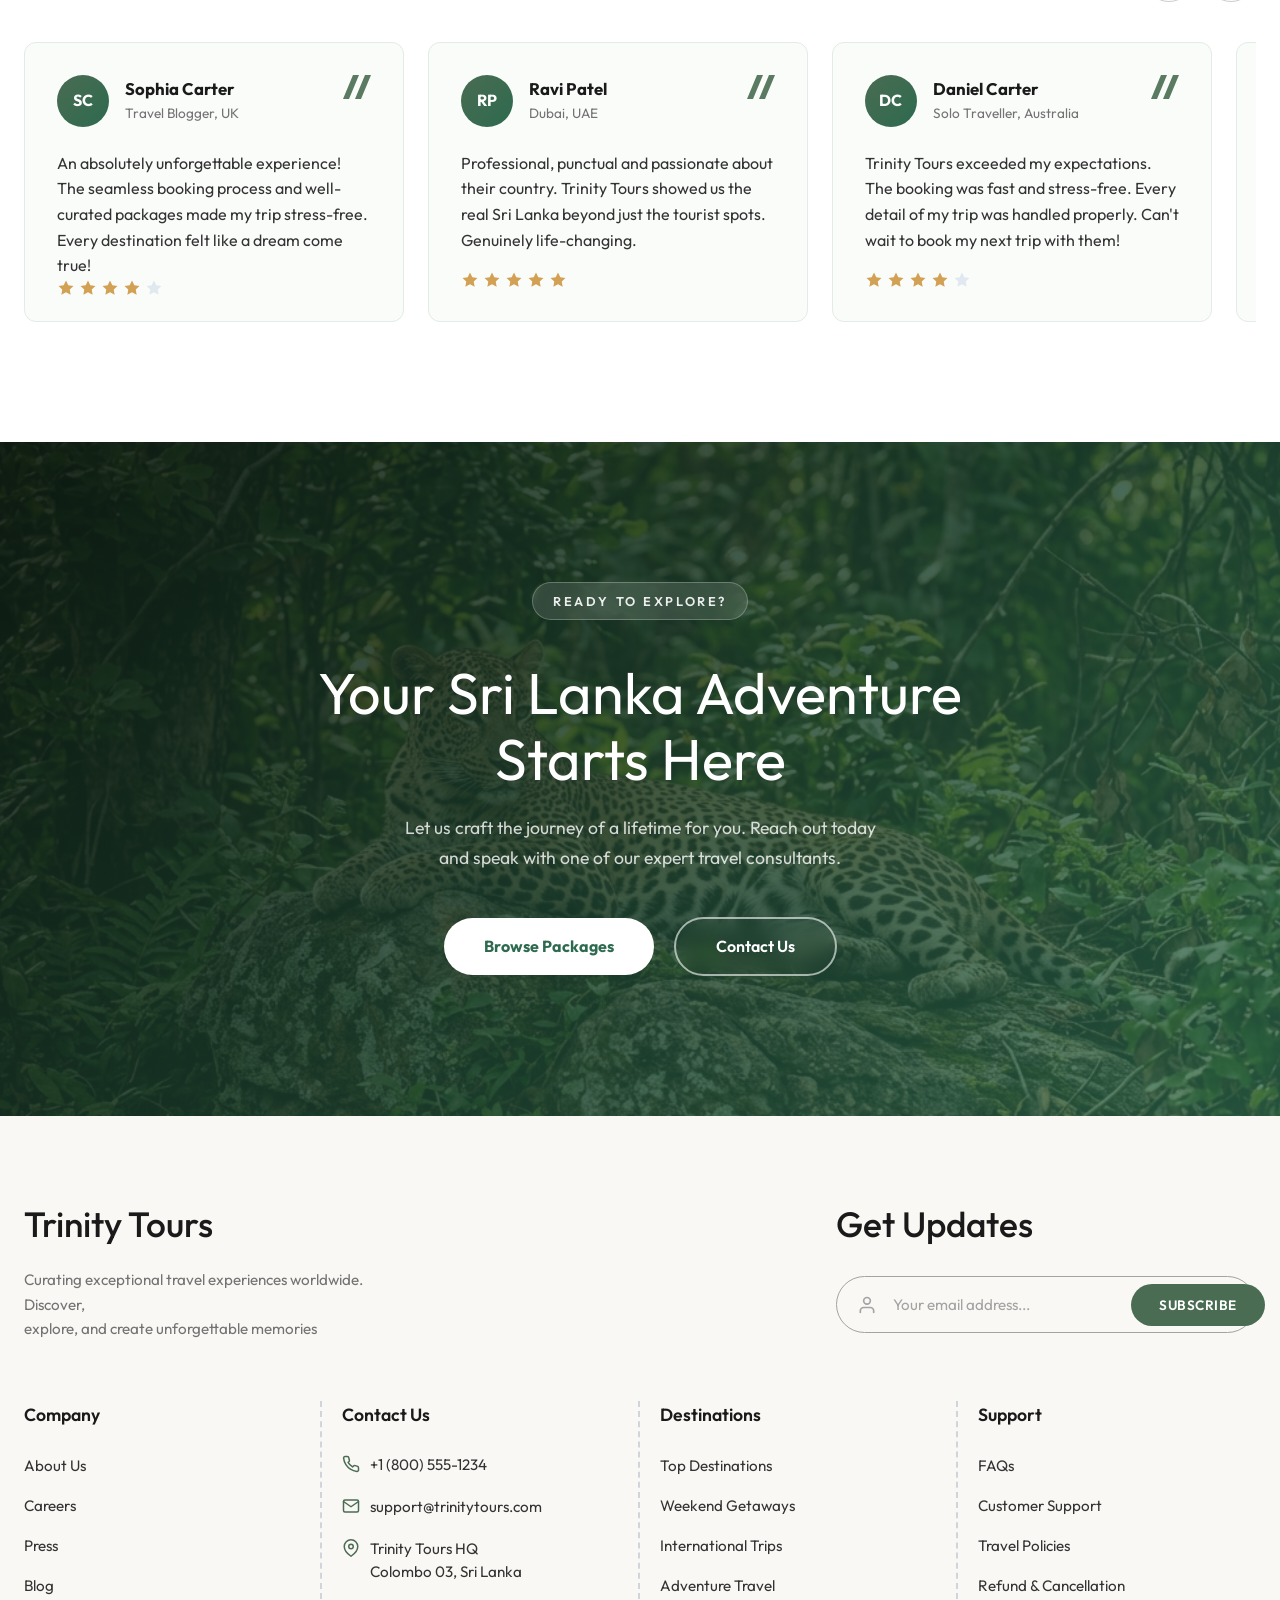
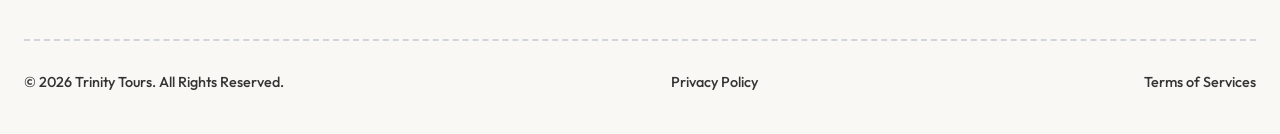
==== commit 7c274e4d: "tours and al" ====
--- a/about.html
+++ b/about.html
@@ -17,13 +17,6 @@
   <!-- ===================== NAVBAR ===================== -->
   <header class="navbar" id="navbar">
     <div class="nav-container">
-      <style>
-        .site-logo {
-          height: 50px; /* Adjust height for the navbar */
-          width: auto;
-          display: block;
-        }
-      </style>
       <a href="index.html" class="nav-logo" id="nav-logo-link">
         <img src="logo/logo_small.png" alt="Trinity Tours Logo" class="site-logo" />
       </a>
--- a/css/style.css
+++ b/css/style.css
@@ -183,17 +183,21 @@
   position: fixed;
   top: 0; left: 0; right: 0;
   z-index: 1000;
-  padding: 16px 0;
+  padding: 8px 0;
+  background: rgba(255, 255, 255, 0.2);
+  backdrop-filter: blur(16px) saturate(180%);
+  -webkit-backdrop-filter: blur(16px) saturate(180%);
+  border-bottom: 1px solid rgba(255, 255, 255, 0.2);
+  transition: all 0.35s ease;
+}
+
+/* Scrolled state — full-width blurred bar */
+.navbar.scrolled {
+  padding: 6px 0;
   background: rgba(255, 255, 255, 0.85);
   backdrop-filter: blur(24px) saturate(180%);
   -webkit-backdrop-filter: blur(24px) saturate(180%);
   box-shadow: 0 1px 0 rgba(0,0,0,0.05), 0 4px 24px rgba(0,0,0,0.06);
-  transition: all 0.35s ease;
-}
-
-/* Scrolled state — full-width blurred bar */
-.navbar.scrolled {
-  padding: 12px 0;
 }
 .nav-container {
   max-width: 1440px;
@@ -207,6 +211,15 @@
   display: flex;
   align-items: center;
   text-decoration: none;
+}
+.site-logo {
+  height: 60px; /* Increased height for visibility */
+  width: auto;
+  display: block;
+  transition: all 0.35s ease;
+}
+.navbar.scrolled .site-logo {
+  height: 50px; /* Slightly smaller when scrolled */
 }
 .logo-text {
   font-size: 1.5rem;
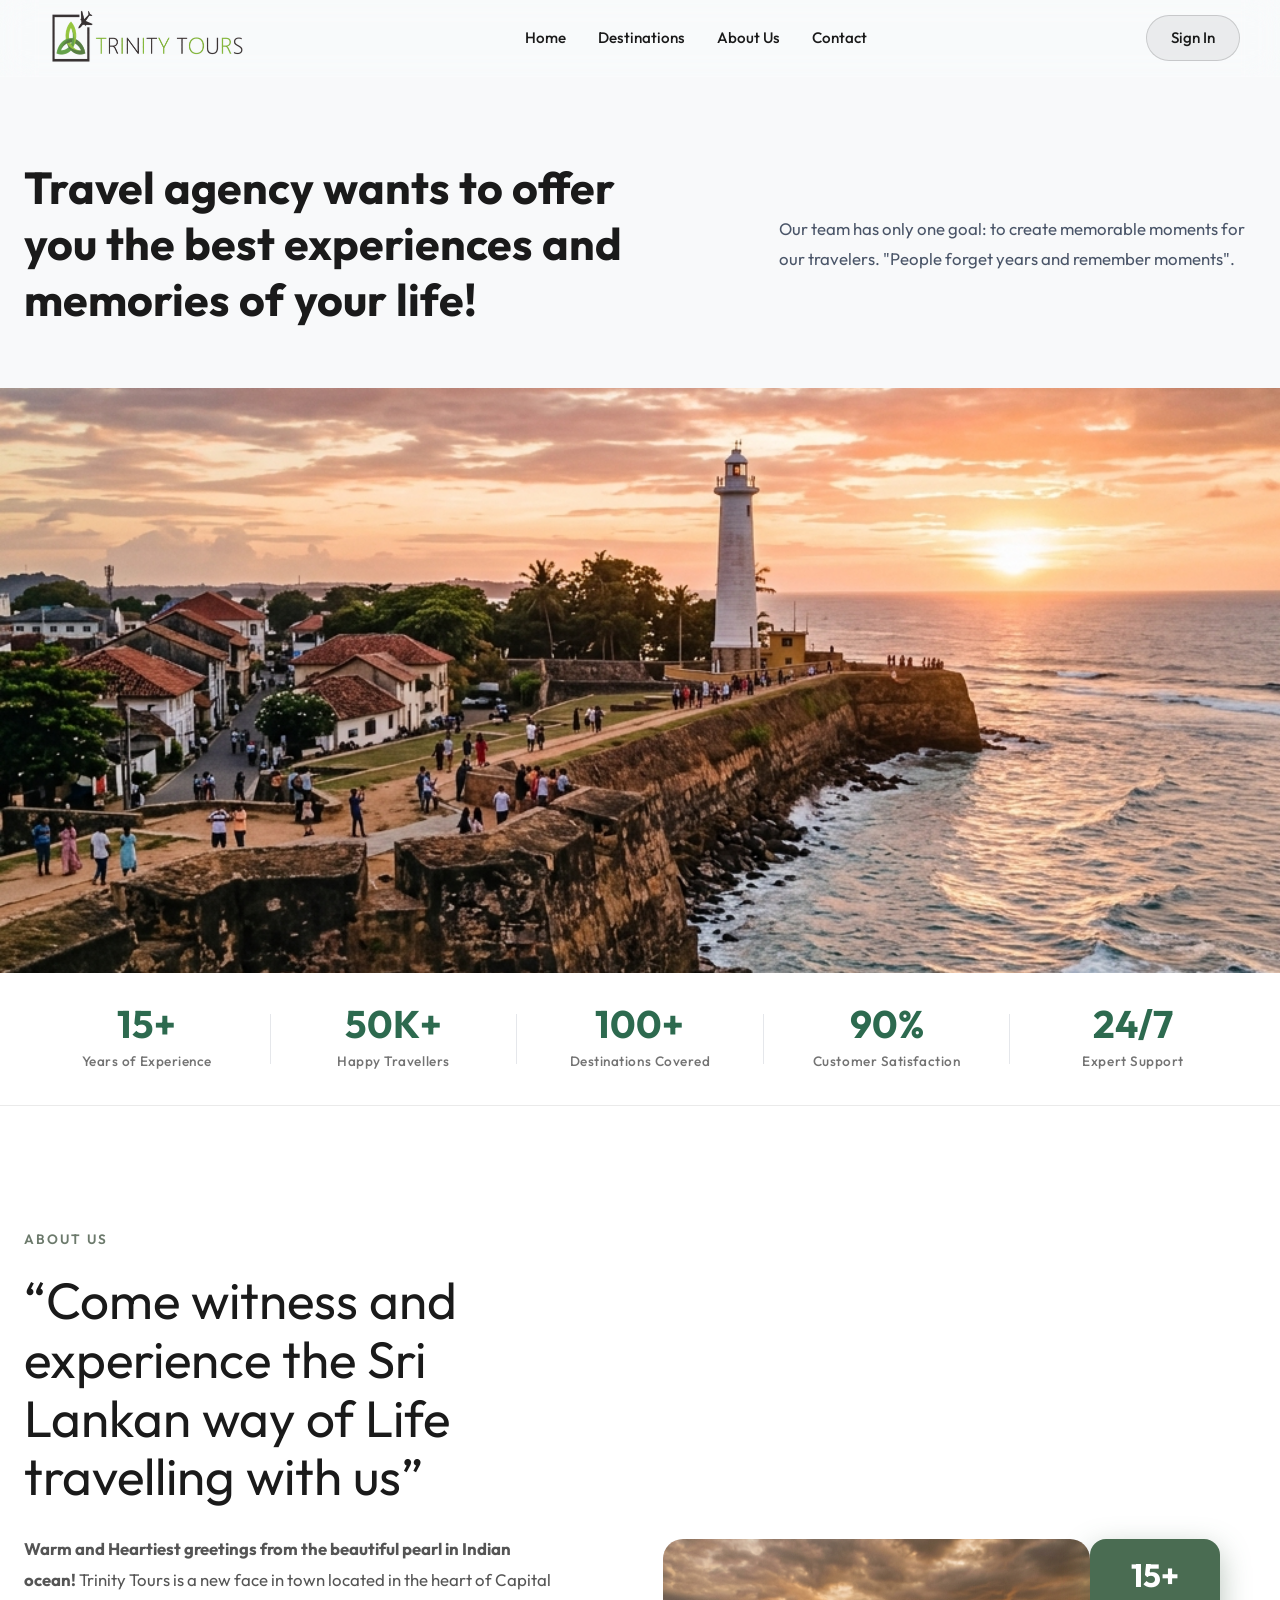
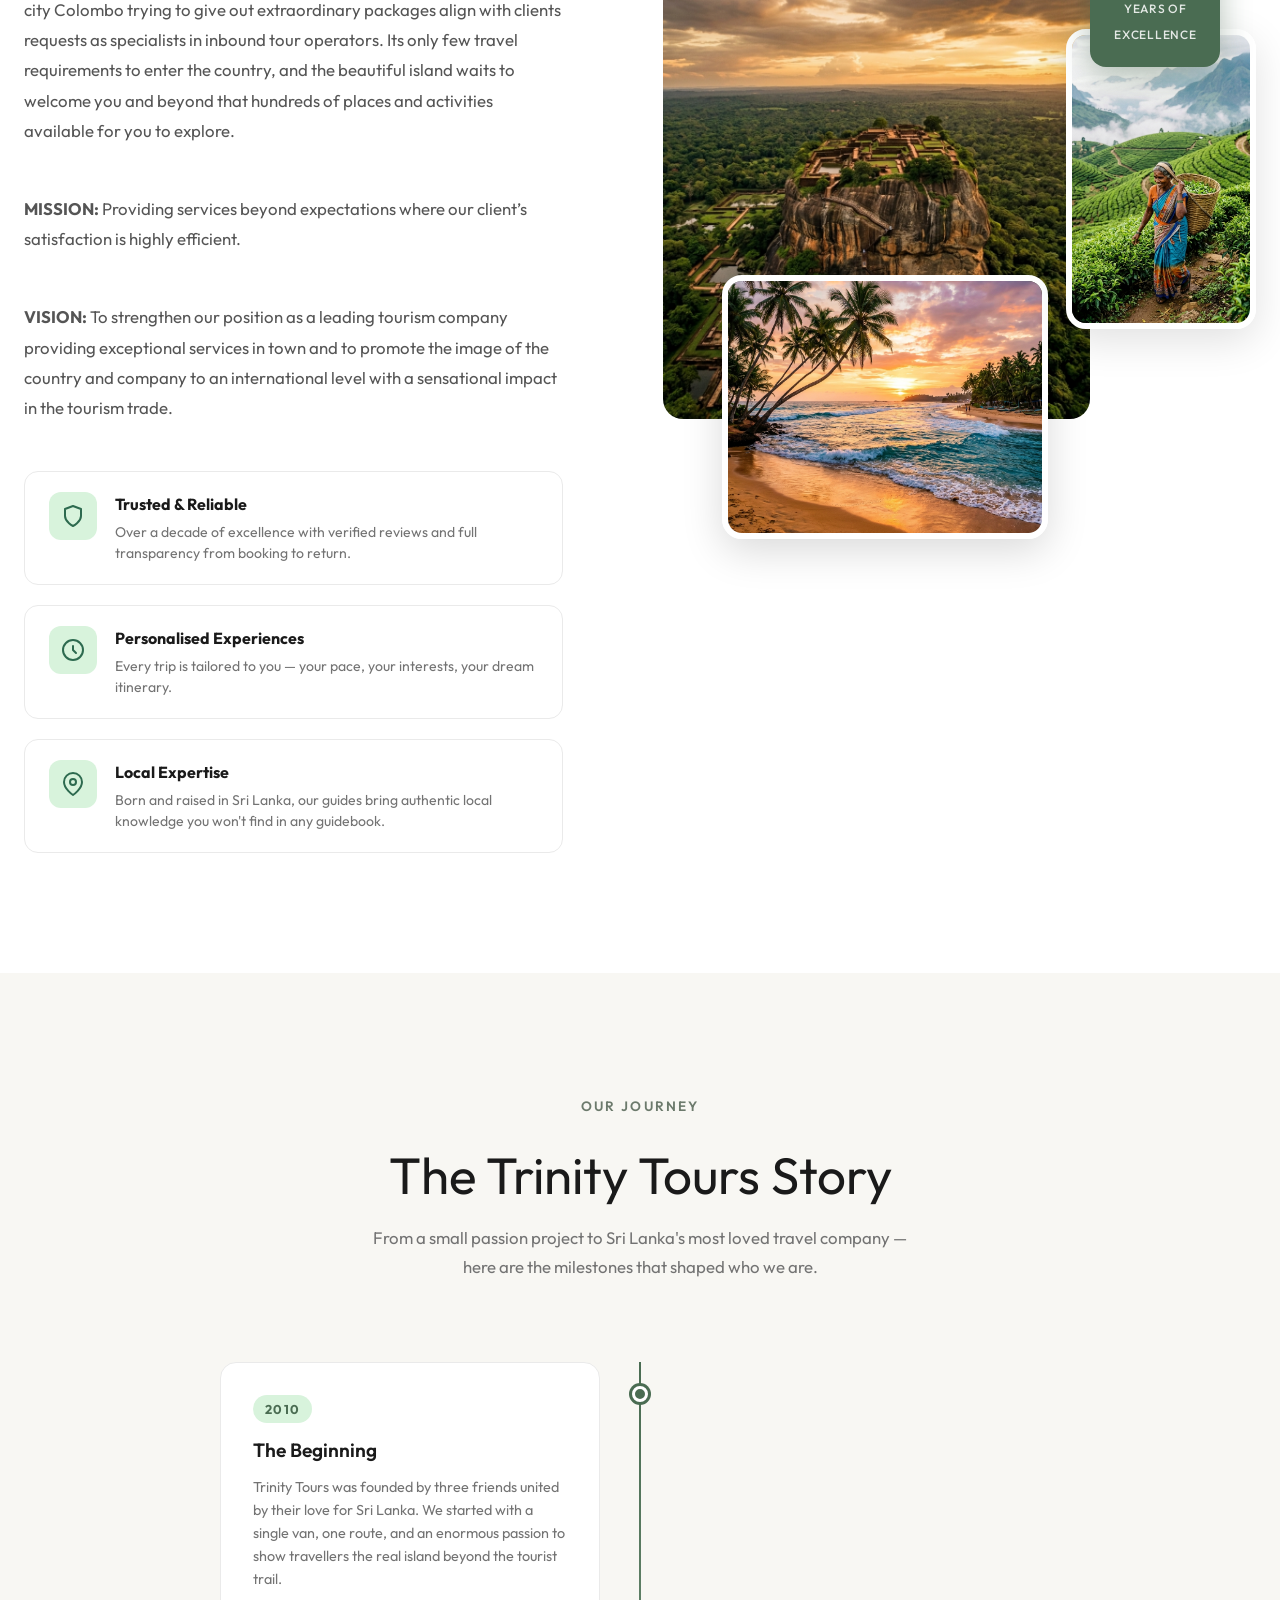
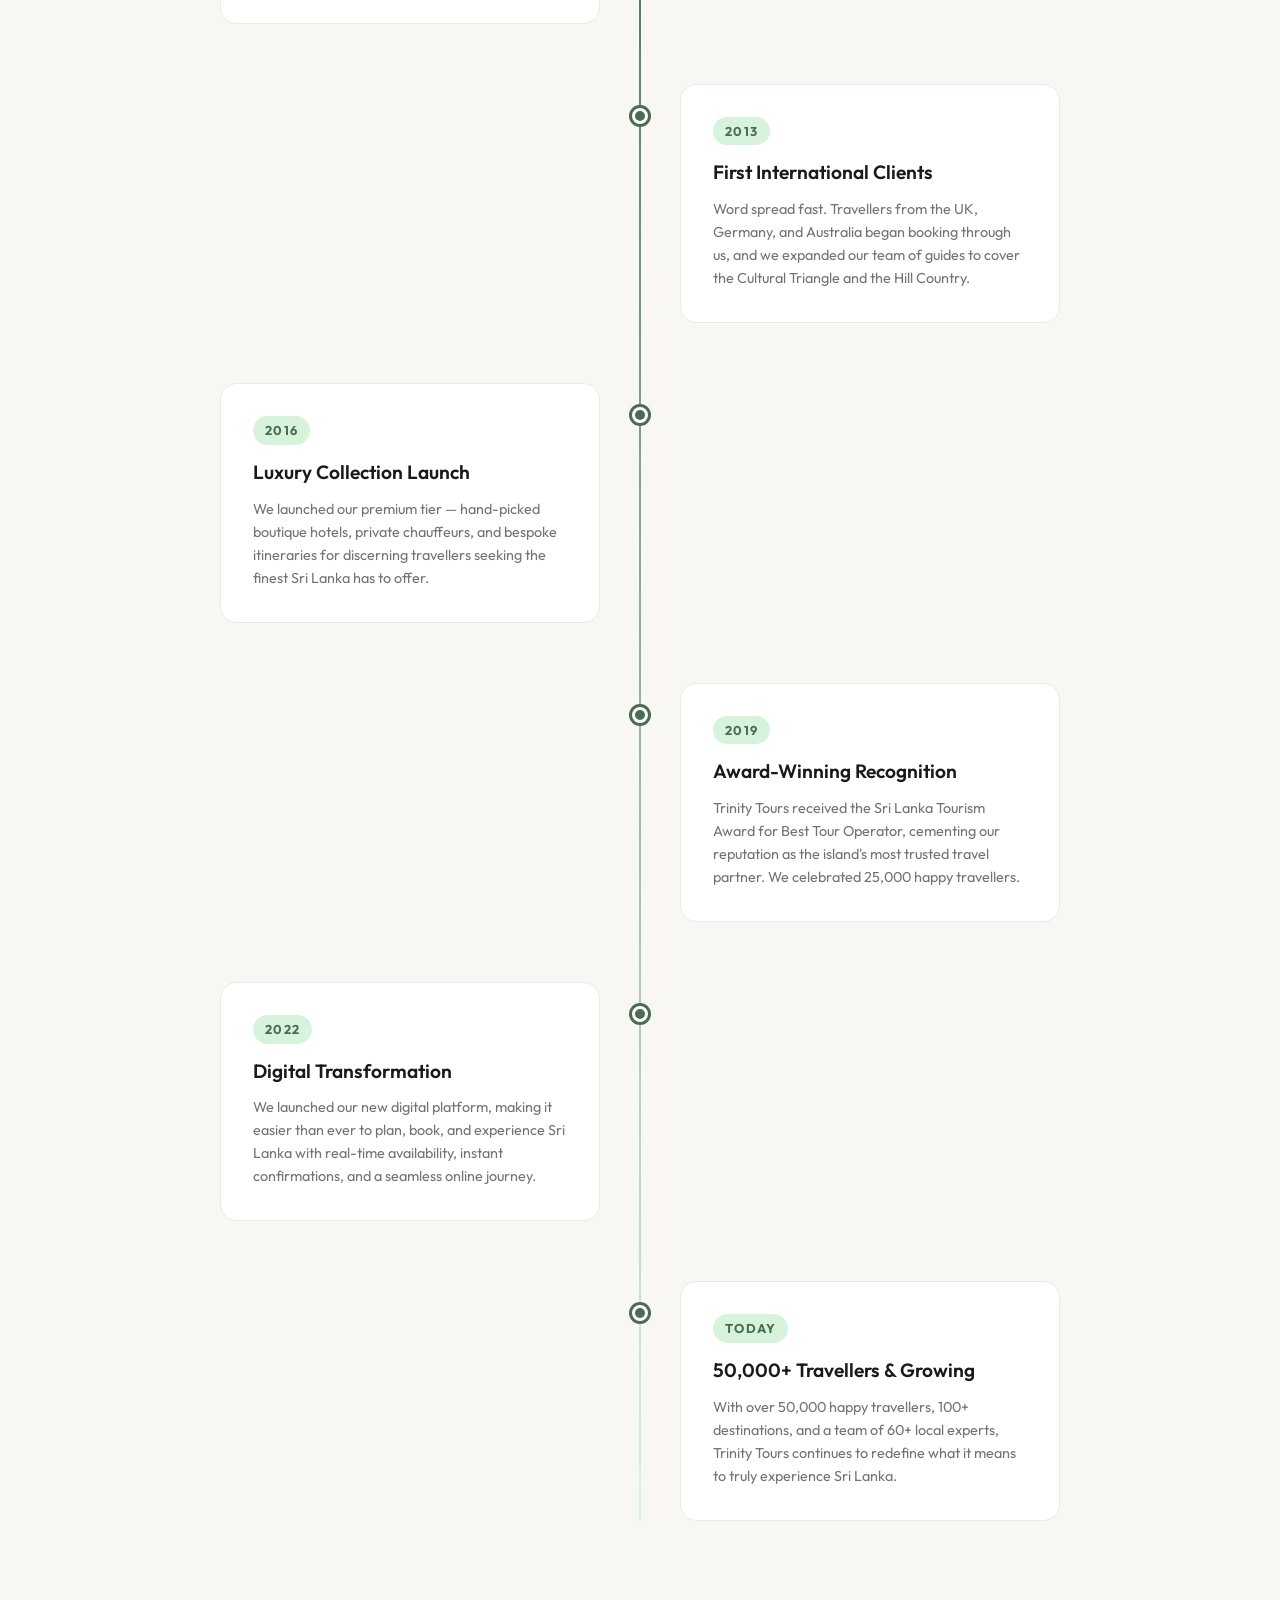
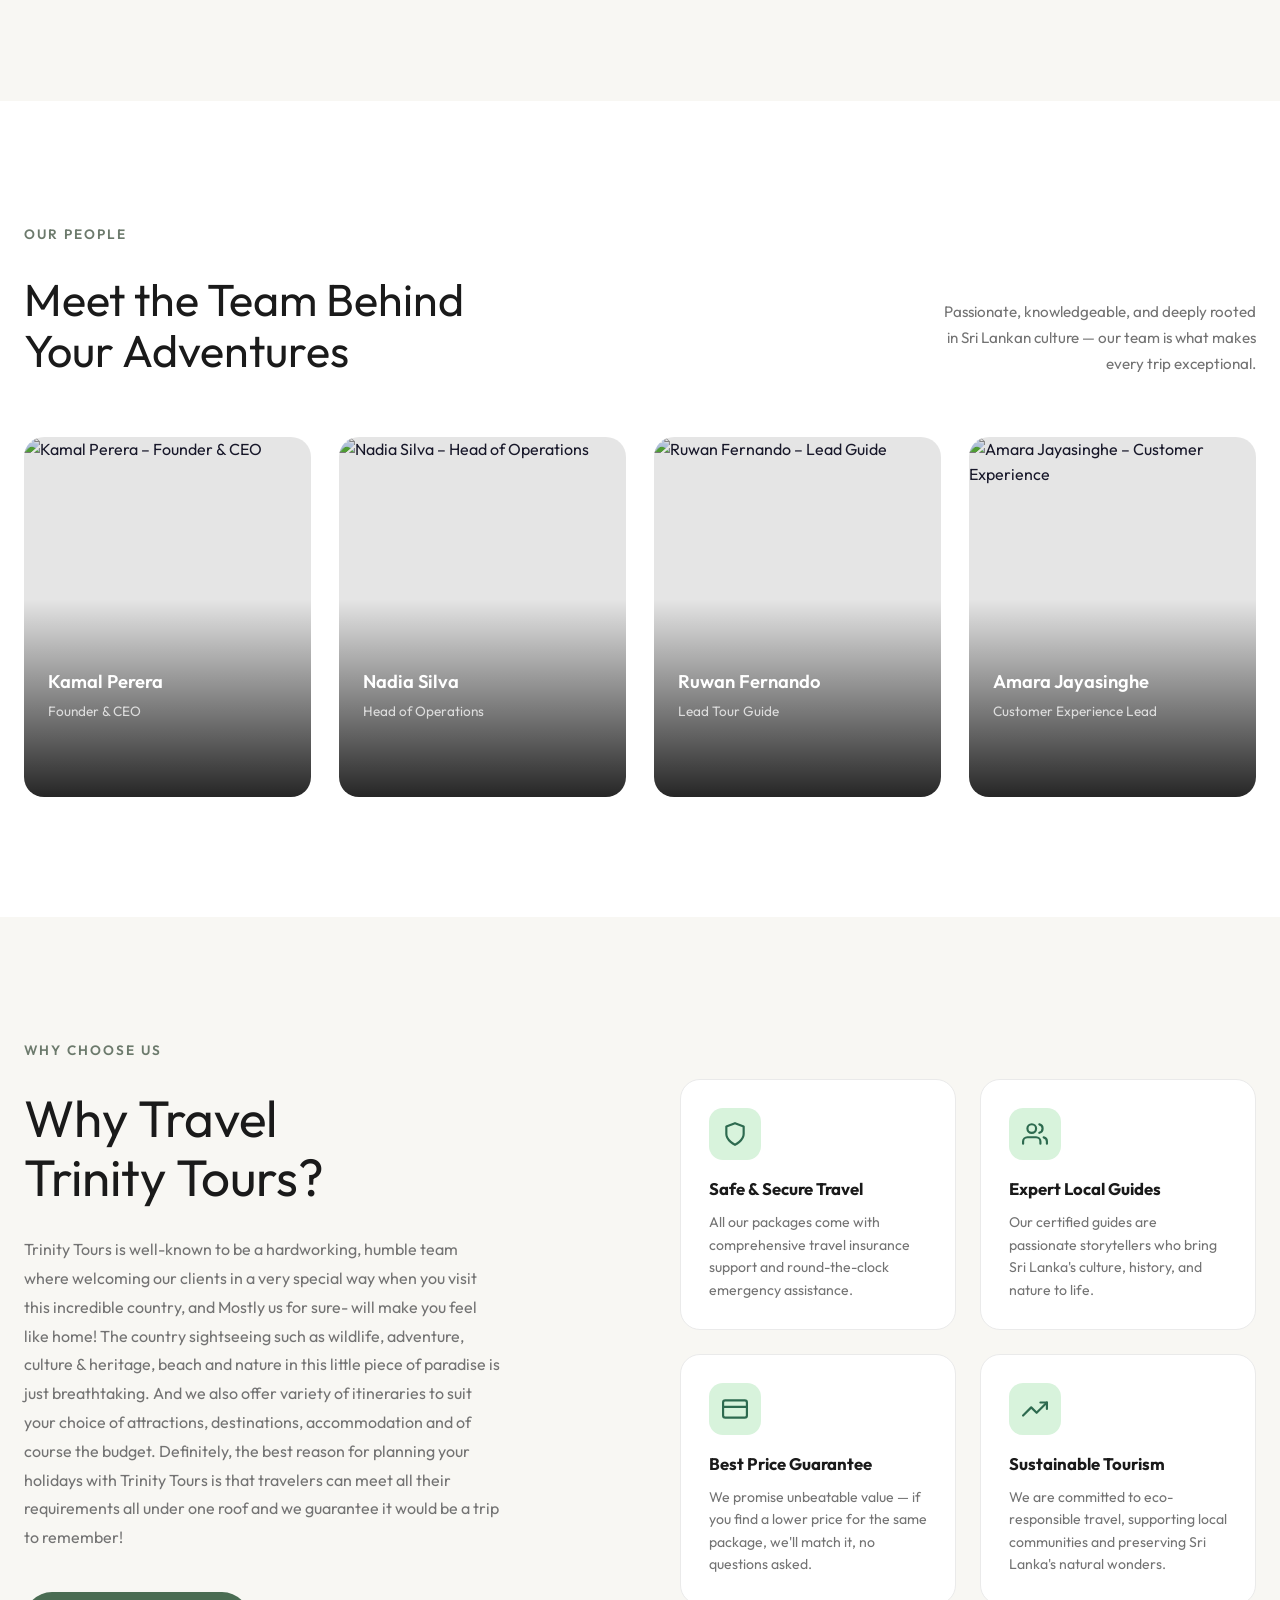
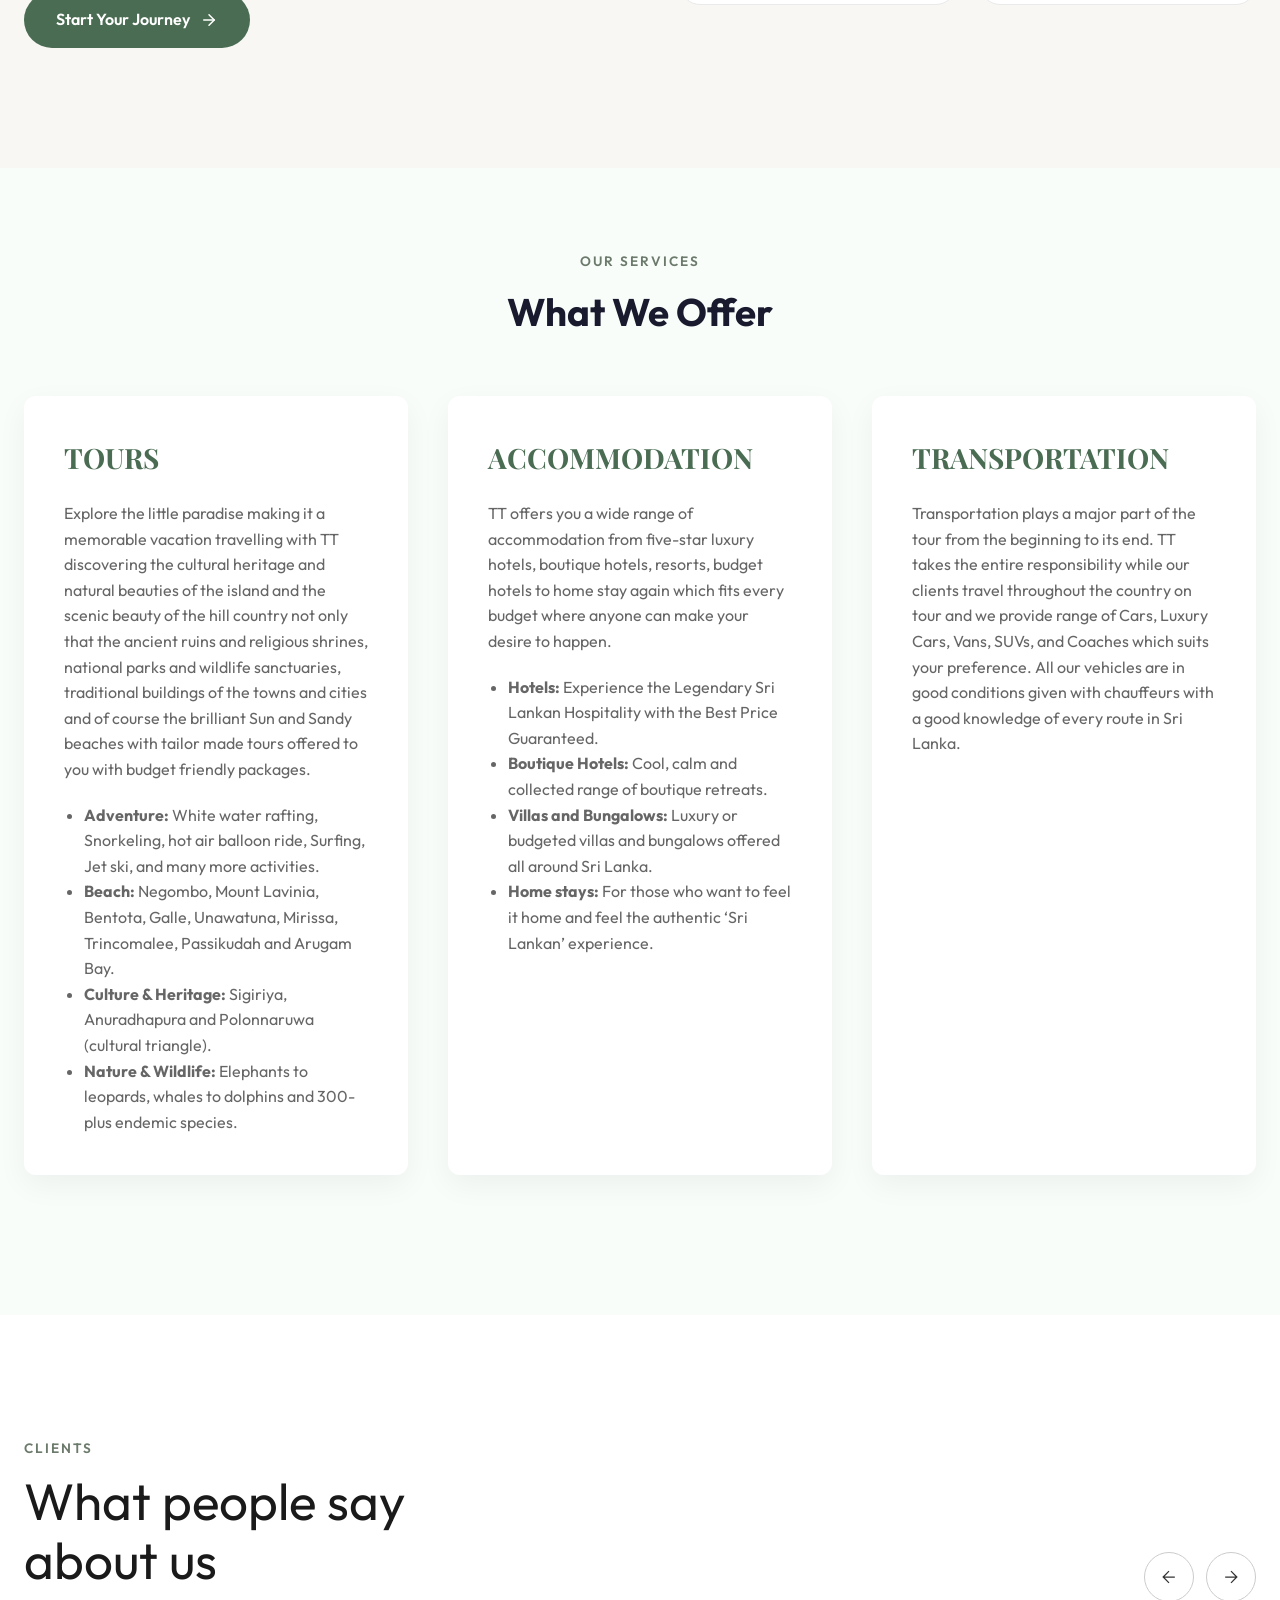
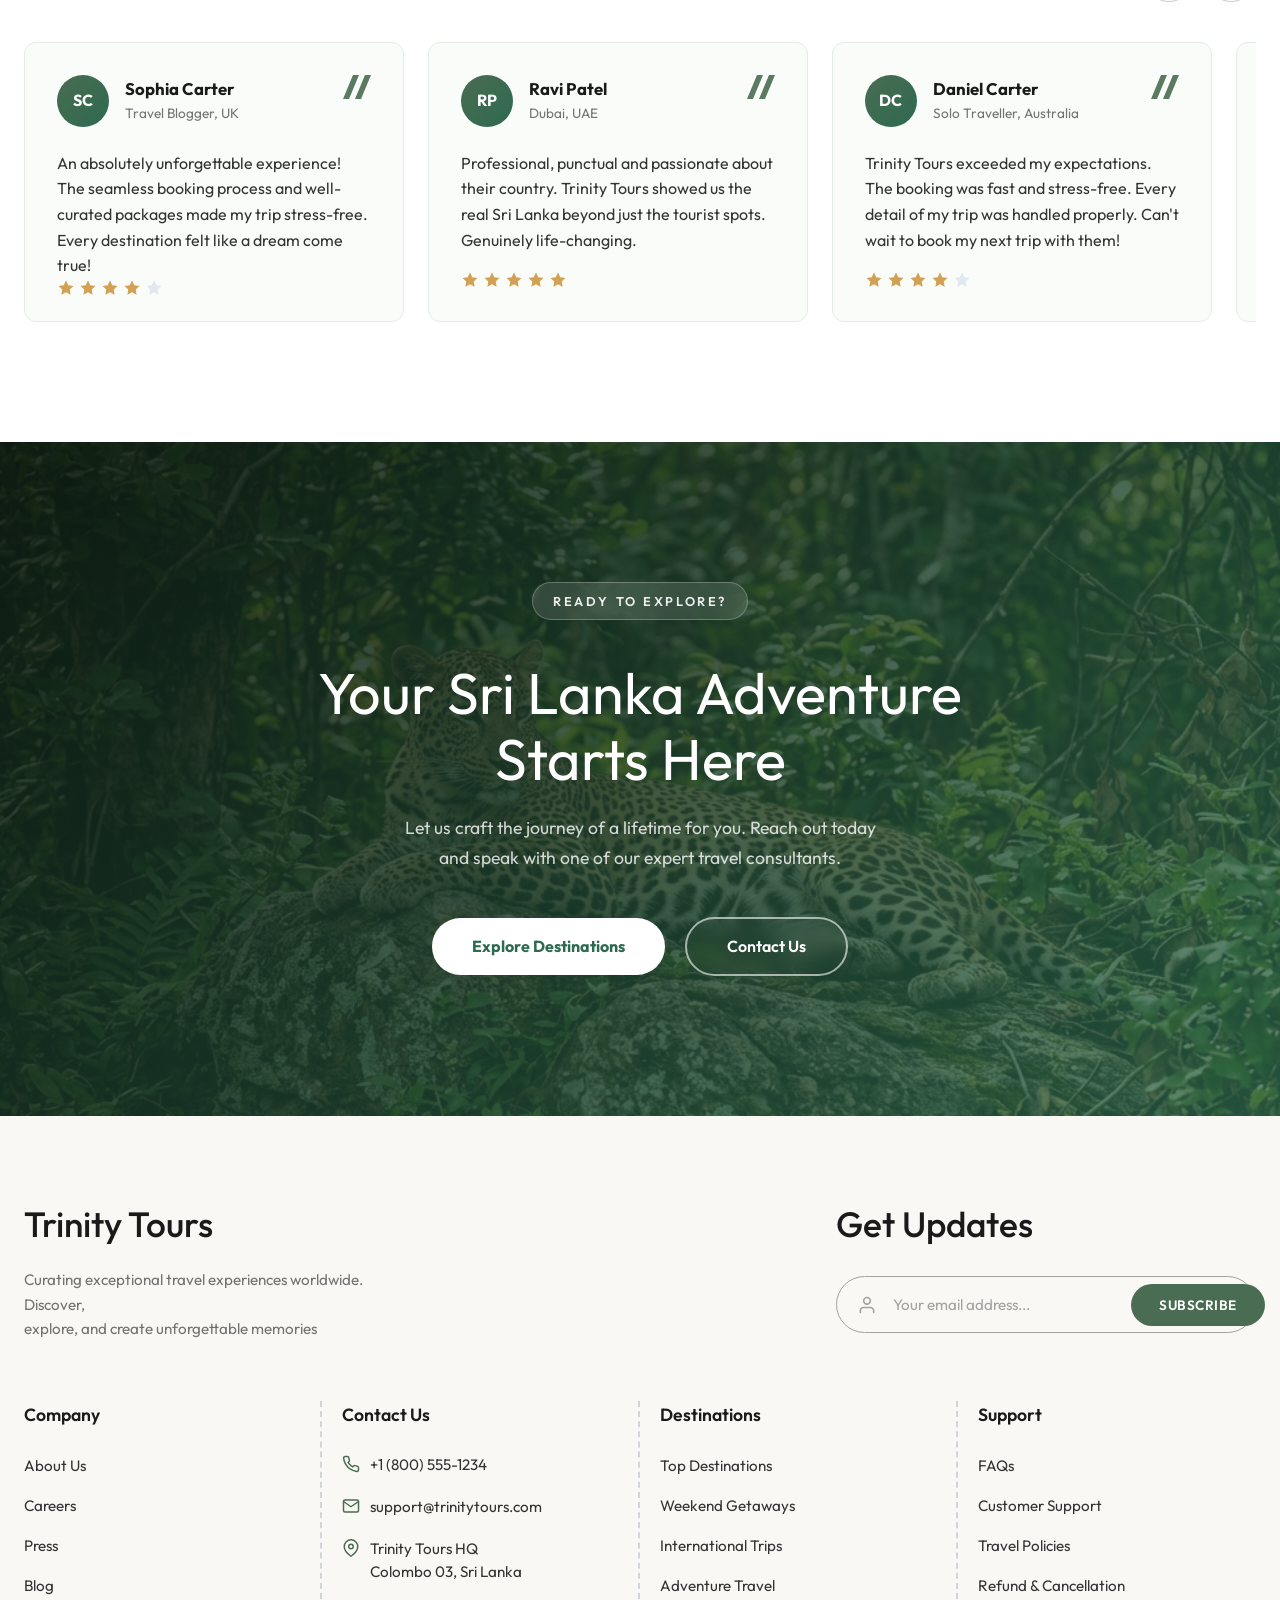
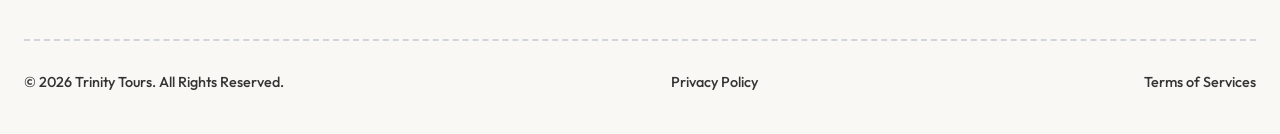
==== commit 4c2f095c: "feat: remove packages section from site and initialize main.js for interactive elements" ====
--- a/about.html
+++ b/about.html
@@ -24,7 +24,7 @@
       <nav class="nav-links" id="nav-links">
         <a href="index.html" class="nav-link">Home</a>
         <a href="destinations.html" class="nav-link">Destinations</a>
-        <a href="index.html#packages" class="nav-link">Packages</a>
+
         <a href="about.html" class="nav-link active">About Us</a>
         <a href="contact.html" class="nav-link">Contact</a>
       </nav>
@@ -450,7 +450,7 @@
       <h2 class="about-cta-title">Your Sri Lanka Adventure<br/>Starts Here</h2>
       <p class="about-cta-desc">Let us craft the journey of a lifetime for you. Reach out today and speak with one of our expert travel consultants.</p>
       <div class="about-cta-actions">
-        <a href="index.html#packages" class="btn-cta-white">Browse Packages</a>
+        <a href="destinations.html" class="btn-cta-white">Explore Destinations</a>
         <a href="index.html#contact" class="btn-cta-outline-white">Contact Us</a>
       </div>
     </div>
--- a/css/style.css
+++ b/css/style.css
@@ -917,8 +917,8 @@
   transition: transform 0.5s cubic-bezier(0.4, 0, 0.2, 1);
 }
 .testi-card {
-  width: 380px;
-  min-width: 380px;
+  width: 100%;
+  max-width: 380px;
   height: 280px;
   background: #FAFCFA;
   border: 1px solid #E2EBE5;
@@ -1324,7 +1324,8 @@
   background: var(--glass);
   color: var(--white);
   font-size: 0.9rem;
-  width: 280px;
+  width: 100%;
+  max-width: 280px;
   outline: none;
   backdrop-filter: blur(8px);
   transition: border-color var(--transition);
@@ -1382,7 +1383,8 @@
   border: 1px solid #a3a3a3;
   border-radius: 50px;
   padding: 6px;
-  width: 420px;
+  width: 100%;
+  max-width: 420px;
 }
 .footer-sub-form .input-icon {
   position: absolute;
@@ -1565,6 +1567,23 @@
 }
 
 @media (max-width: 768px) {
+  .dest-tabs-container { overflow-x: auto; padding-bottom: 10px; }
+  .dest-tabs { width: max-content; }
+  .hero-footer {
+    flex-direction: column;
+    gap: 20px;
+    left: 20px;
+    right: 20px;
+    bottom: 20px;
+  }
+  .pointer { display: none; }
+  .about-new-top {
+    flex-direction: column;
+    gap: 20px;
+  }
+  .packages-split {
+    flex-direction: column;
+  }
   .navbar .nav-links {
     position: fixed;
     top: 0; left: 0; right: 0;
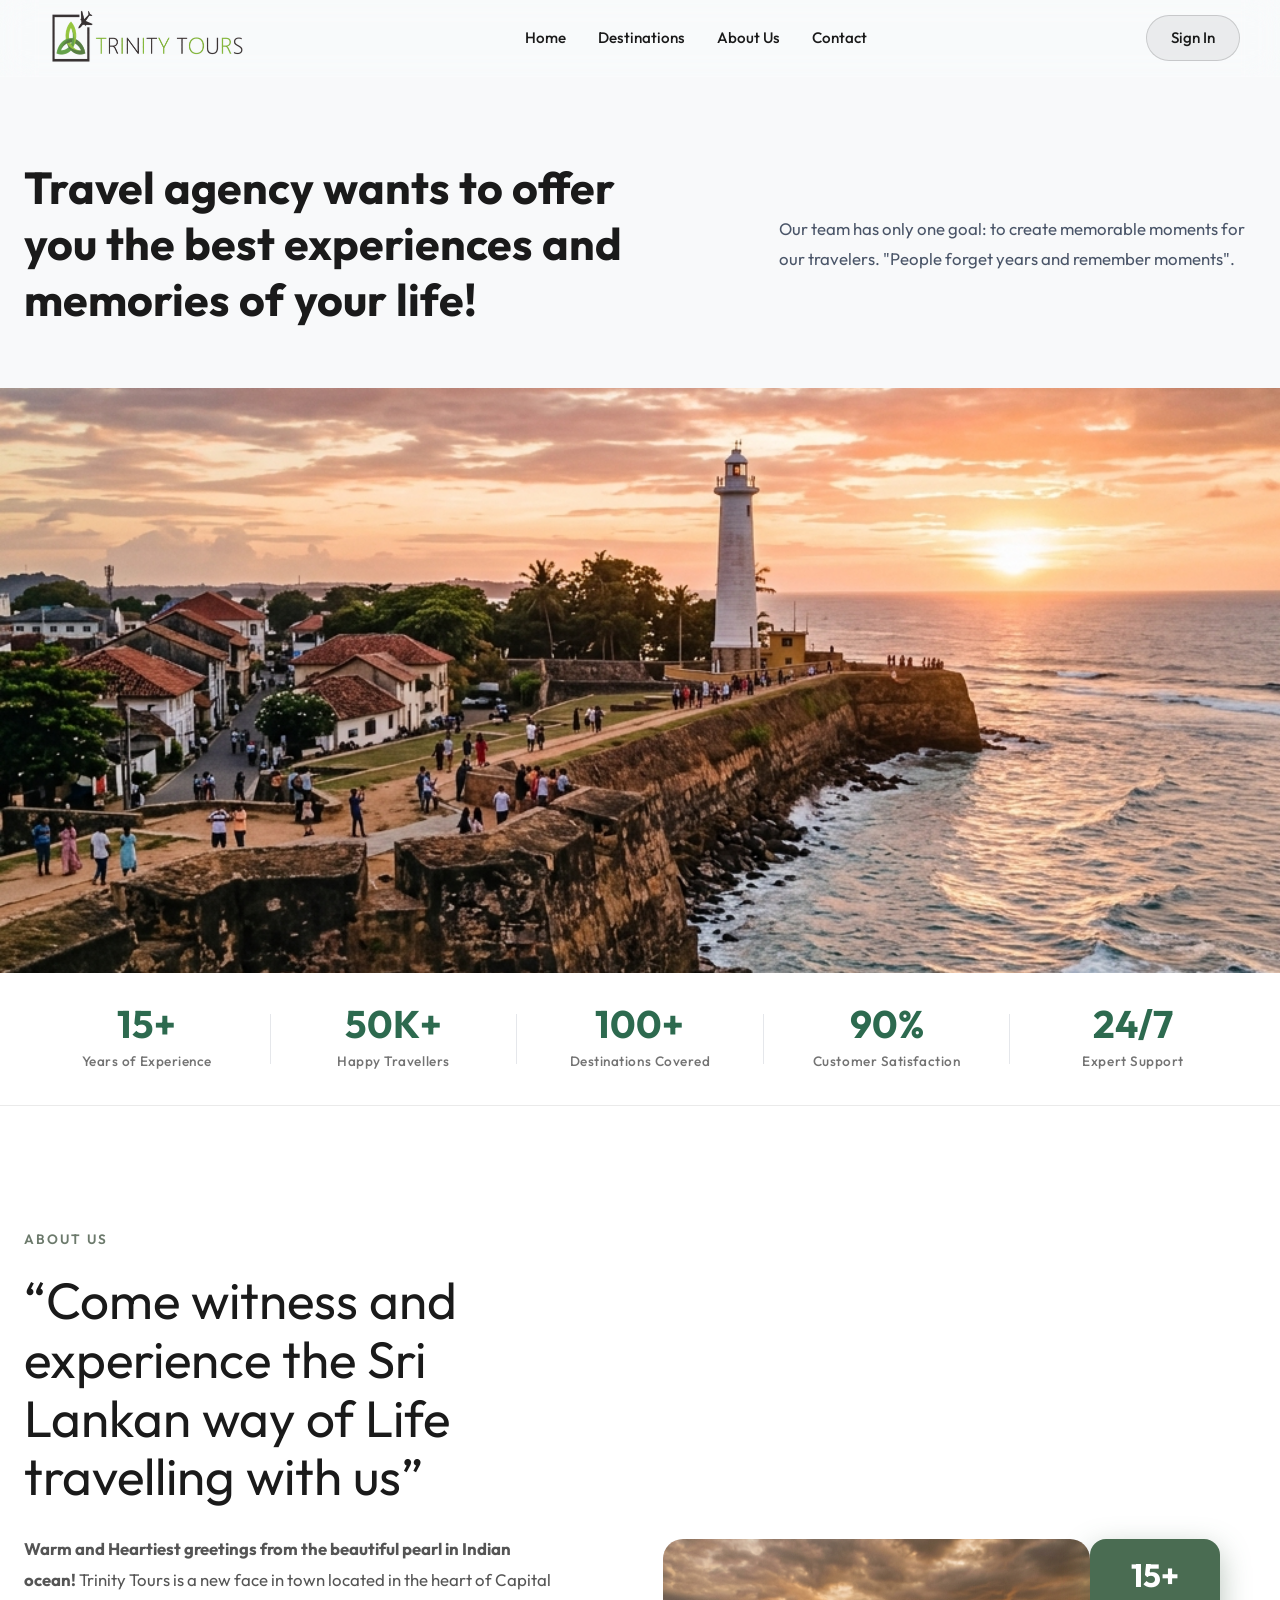
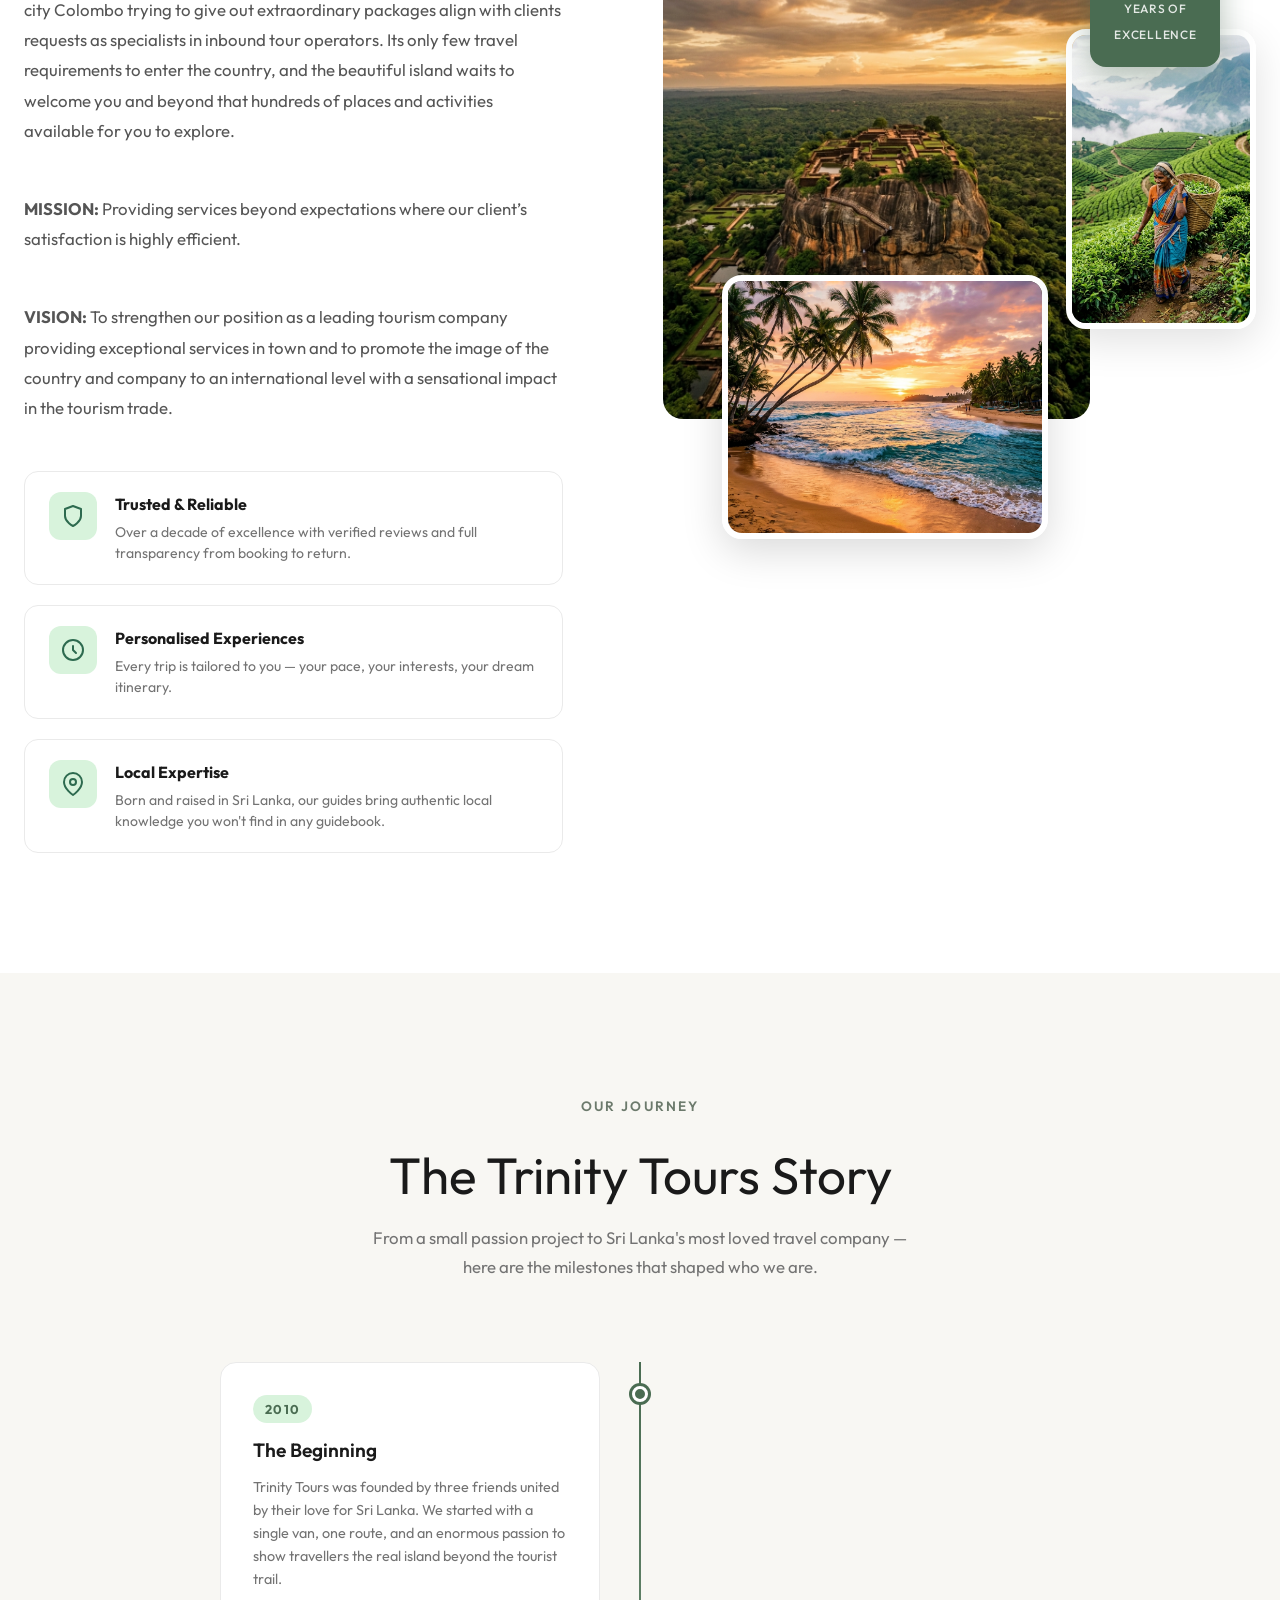
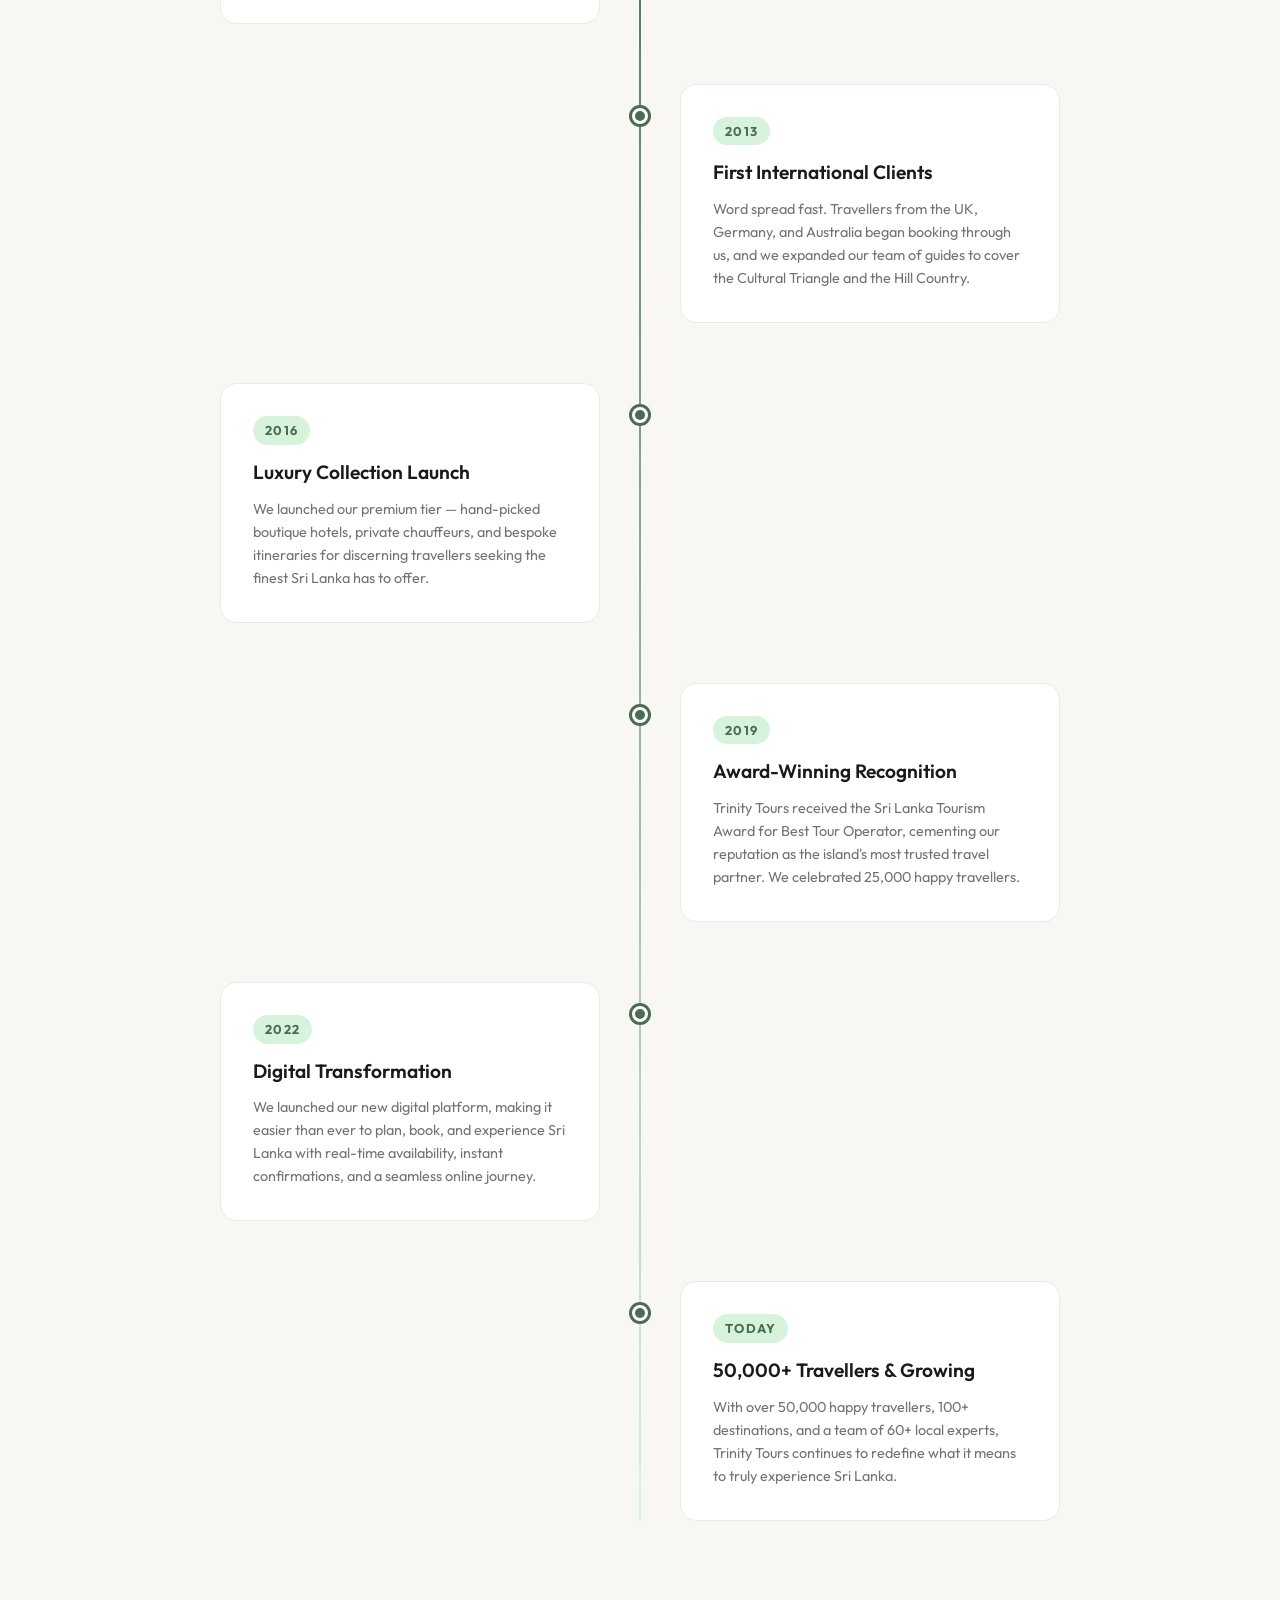
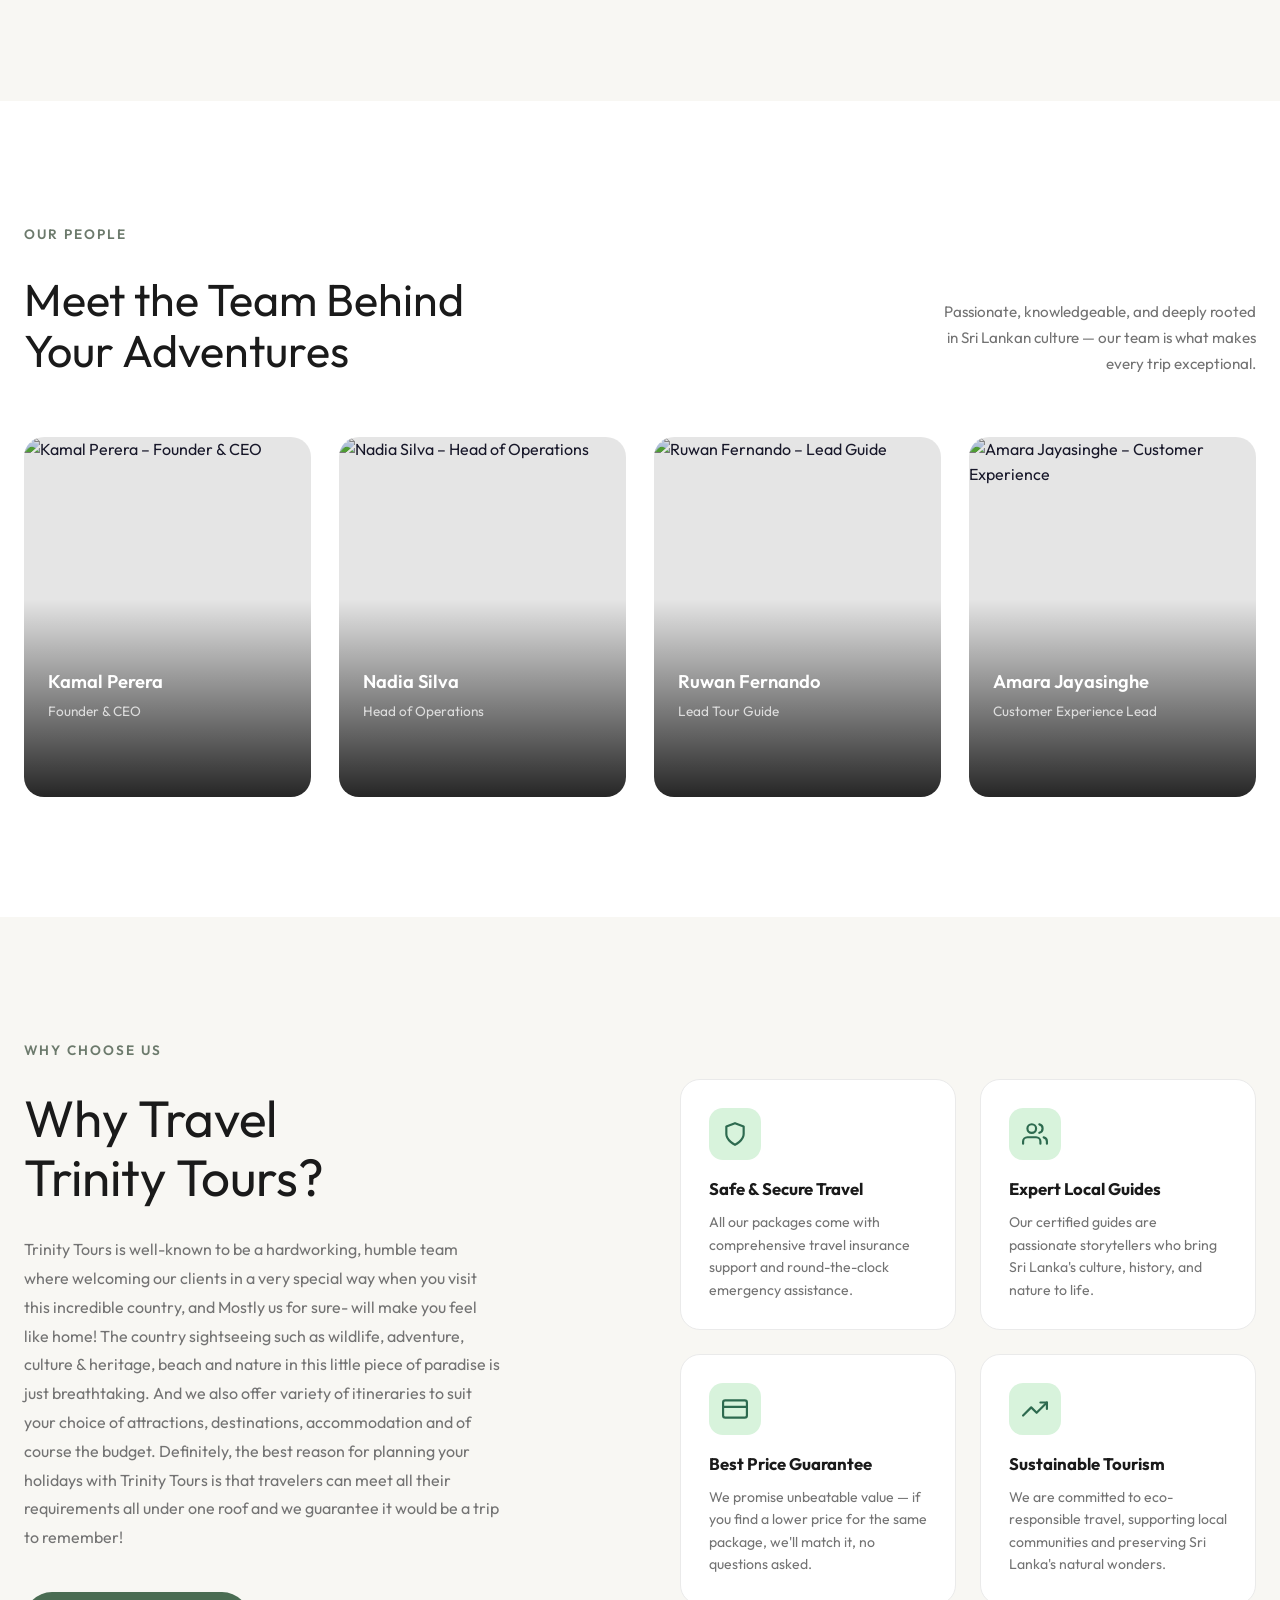
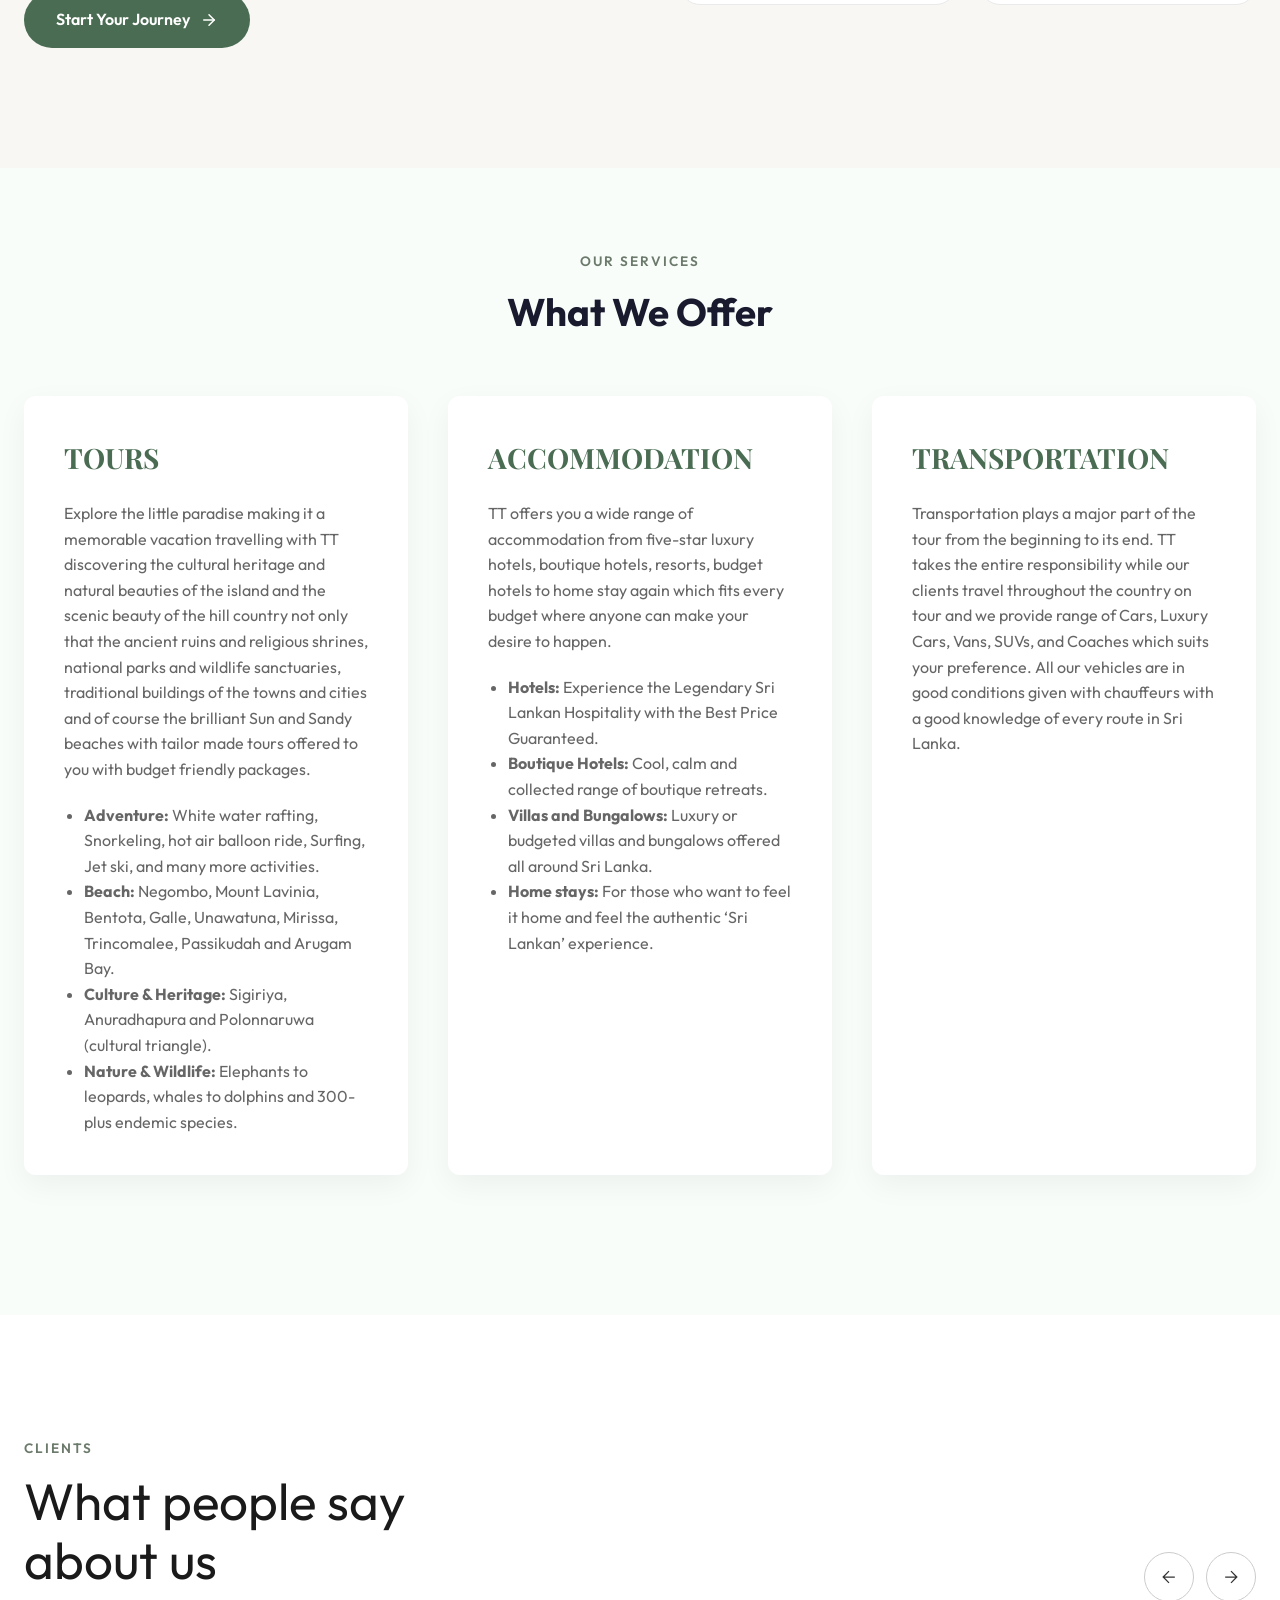
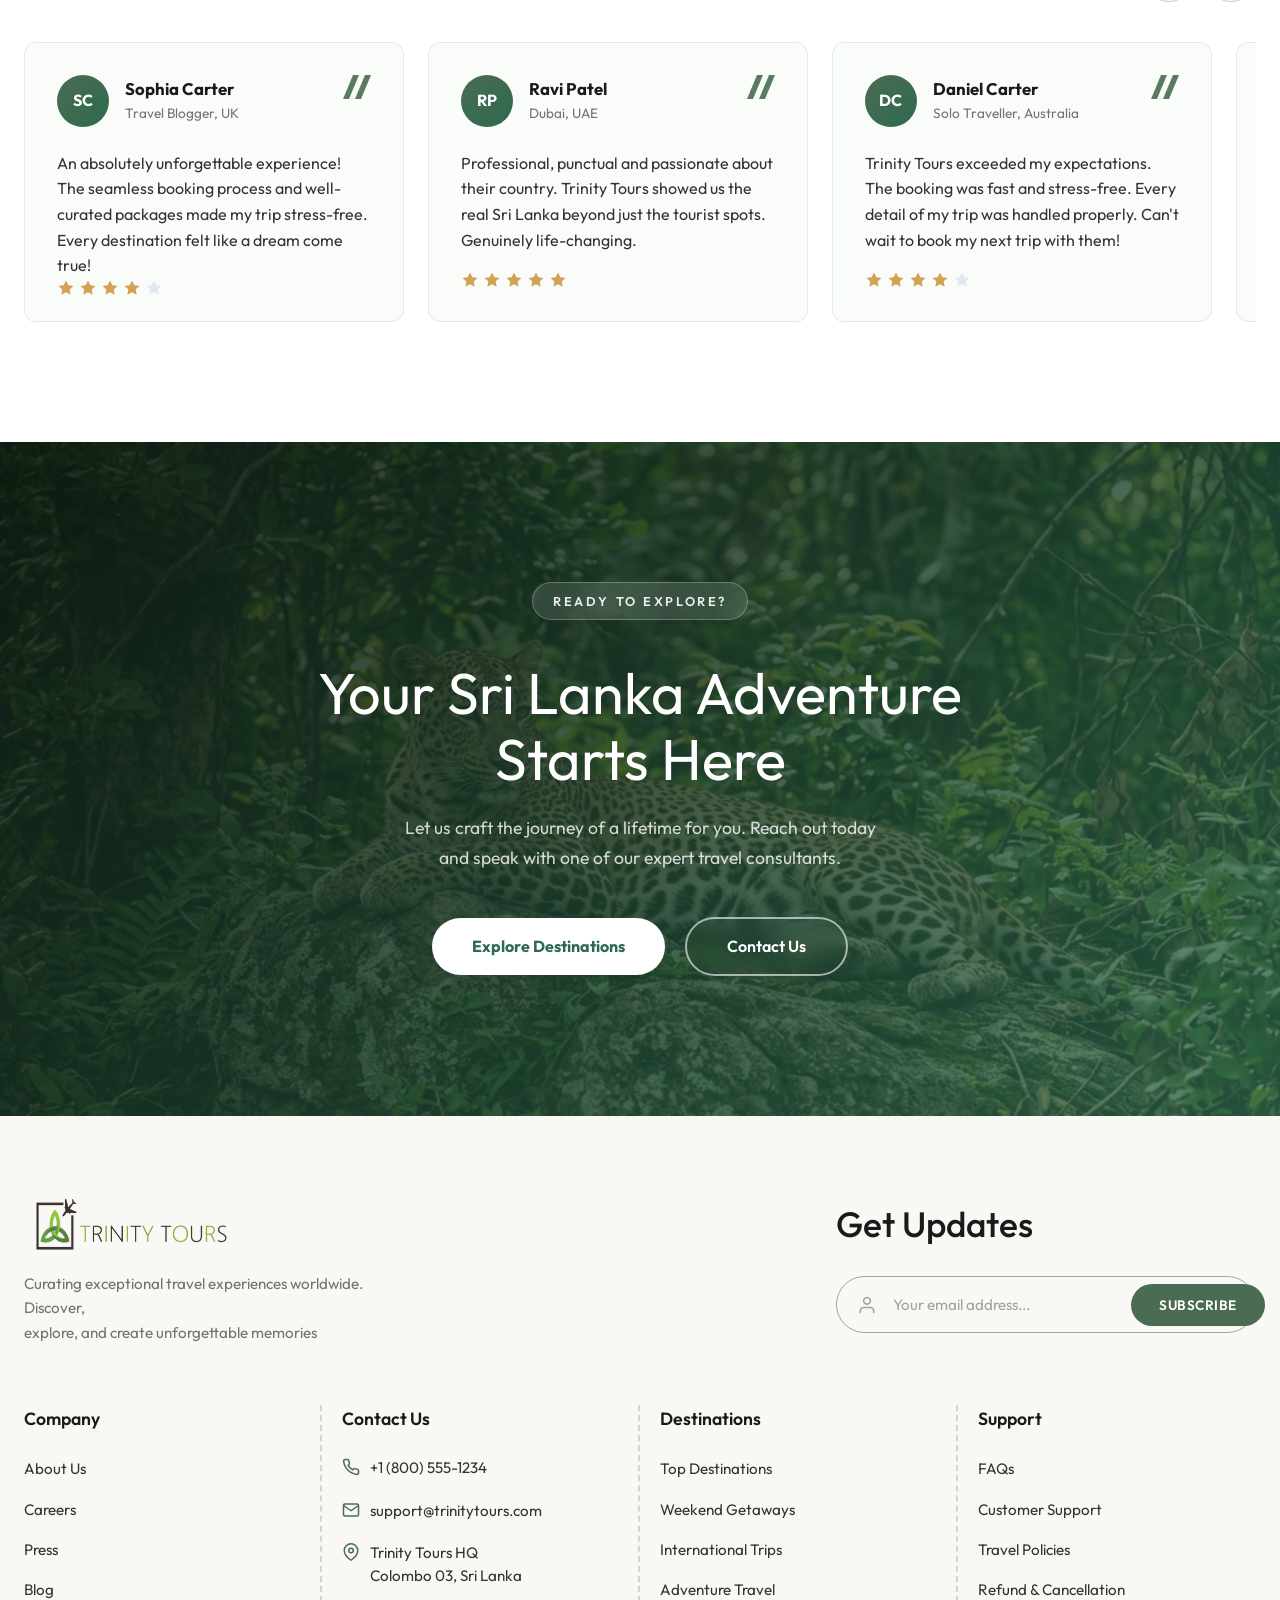
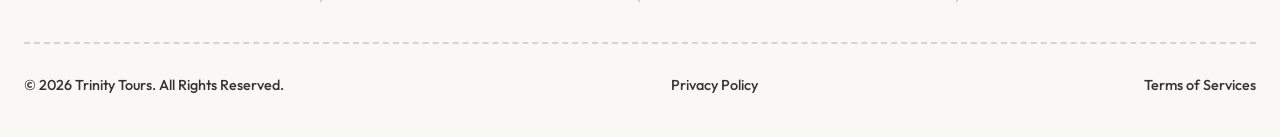
==== commit 41bb97ae: "fin" ====
--- a/about.html
+++ b/about.html
@@ -461,7 +461,7 @@
     <div class="container">
       <div class="footer-new-top">
         <div class="footer-new-brand">
-          <h2>Trinity Tours</h2>
+          <img src="logo/logo_small.png" alt="Trinity Tours Logo" class="footer-logo" />
           <p>Curating exceptional travel experiences worldwide. Discover,<br>explore, and create unforgettable memories</p>
         </div>
         <div class="footer-new-subscribe">
--- a/css/style.css
+++ b/css/style.css
@@ -1357,11 +1357,11 @@
   align-items: flex-start;
   margin-bottom: 60px;
 }
-.footer-new-brand h2 {
-  font-size: 2.2rem;
-  font-weight: 500;
-  color: #1a1a1a;
+.footer-new-brand .footer-logo {
+  height: 60px;
+  width: auto;
   margin-bottom: 16px;
+  display: block;
 }
 .footer-new-brand p {
   color: #737373;
@@ -1560,15 +1560,26 @@
   .packages-grid { grid-template-columns: 1fr; }
   .package-card.featured { grid-column: span 1; grid-template-columns: 1fr; }
   .package-card.featured .package-image { min-height: 240px; }
-  .stories-grid { grid-template-columns: 1fr; }
+  .stories-bento-grid { grid-template-columns: 1fr; height: auto; gap: 24px; }
+  .bento-large { min-height: 400px; margin-bottom: 0; }
+  .bento-small { min-height: 280px; height: auto; flex: none; }
   .contact-grid { grid-template-columns: 1fr; gap: 48px; }
   .testimonials-track .testi-card { min-width: calc(50% - 12px); }
   .destinations-grid { grid-template-columns: repeat(2, 1fr); }
+  .destinations-grid-new { grid-template-columns: repeat(2, 1fr); }
 }
 
 @media (max-width: 768px) {
-  .dest-tabs-container { overflow-x: auto; padding-bottom: 10px; }
-  .dest-tabs { width: max-content; }
+  .dest-tabs-container { 
+    overflow-x: auto; 
+    padding-bottom: 10px; 
+    -ms-overflow-style: none; 
+    scrollbar-width: none; 
+  }
+  .dest-tabs-container::-webkit-scrollbar {
+    display: none;
+  }
+  .dest-tabs { width: max-content; gap: 24px; padding: 0 4px; }
   .hero-footer {
     flex-direction: column;
     gap: 20px;
@@ -1576,11 +1587,14 @@
     right: 20px;
     bottom: 20px;
   }
-  .pointer { display: none; }
+  .pointer { transform: scale(0.6); }
+  .about-new-section { padding: 60px 0; }
   .about-new-top {
     flex-direction: column;
-    gap: 20px;
+    gap: 16px;
+    margin-bottom: 40px;
   }
+  .about-new-label { flex: none; height: auto; }
   .packages-split {
     flex-direction: column;
   }
@@ -1600,19 +1614,25 @@
   .navbar .nav-links.open { transform: translateX(0); }
   .hamburger { display: flex; z-index: 1001; }
 
-  .hero-search { display: none; }
+  .hero-search { flex-direction: column; }
   .search-box { flex-direction: column; gap: 20px; }
   .search-divider { width: 100%; height: 1px; }
 
   .stats-grid { gap: 0; }
-  .stat-divider { display: none; }
+  .stat-divider { display: block; width: 100%; height: 1px; margin: 10px 0; }
   .stat-item { padding: 16px; min-width: 120px; }
 
   .section-header-row { flex-direction: column; align-items: flex-start; }
   .section-desc-side { text-align: left; max-width: 100%; }
 
-  .footer-grid { grid-template-columns: 1fr 1fr; }
-  .footer-brand { grid-column: span 2; }
+  .destinations-grid-new { grid-template-columns: 1fr; }
+
+  .footer-new-top { flex-direction: column; gap: 32px; }
+  .footer-new-links { flex-direction: column; gap: 40px; border-bottom: 1px solid #eaeaea; padding-bottom: 30px; }
+  .footer-col-new:not(:last-child)::after { display: none; }
+  .footer-col-new { padding: 0; }
+  .footer-new-bottom { flex-direction: column; gap: 16px; text-align: center; }
+  .footer-sub-form .input-wrapper { max-width: 100%; }
 
   .newsletter-box { flex-direction: column; align-items: flex-start; }
   .newsletter-form { flex-direction: column; width: 100%; }
@@ -1626,7 +1646,13 @@
 
 @media (max-width: 520px) {
   .destinations-grid { grid-template-columns: 1fr; }
+  .destinations-grid-new { grid-template-columns: 1fr; }
   .hero-title { font-size: 2.2rem; }
-  .footer-grid { grid-template-columns: 1fr; }
-  .footer-brand { grid-column: span 1; }
-}
+  .about-new-desc { font-size: 1.2rem; }
+  .about-stat-pill { min-width: 100%; }
+  .section-title { font-size: 1.8rem; }
+  .btn-hero-primary { padding: 12px 24px; font-size: 0.9rem; }
+  .btn-hero-secondary { padding: 12px 24px; font-size: 0.9rem; }
+  .hf-center p { font-size: 0.9rem; }
+  .hf-center p br { display: none; }
+}
--- a/css/about.css
+++ b/css/about.css
@@ -757,5 +757,5 @@
 @media (max-width: 520px) {
   .team-grid { grid-template-columns: 1fr; }
   .about-mission-images { height: 320px; }
-  .mission-badge { display: none; }
-}
+  .mission-badge { transform: scale(0.6); transform-origin: top right; right: 0; }
+}
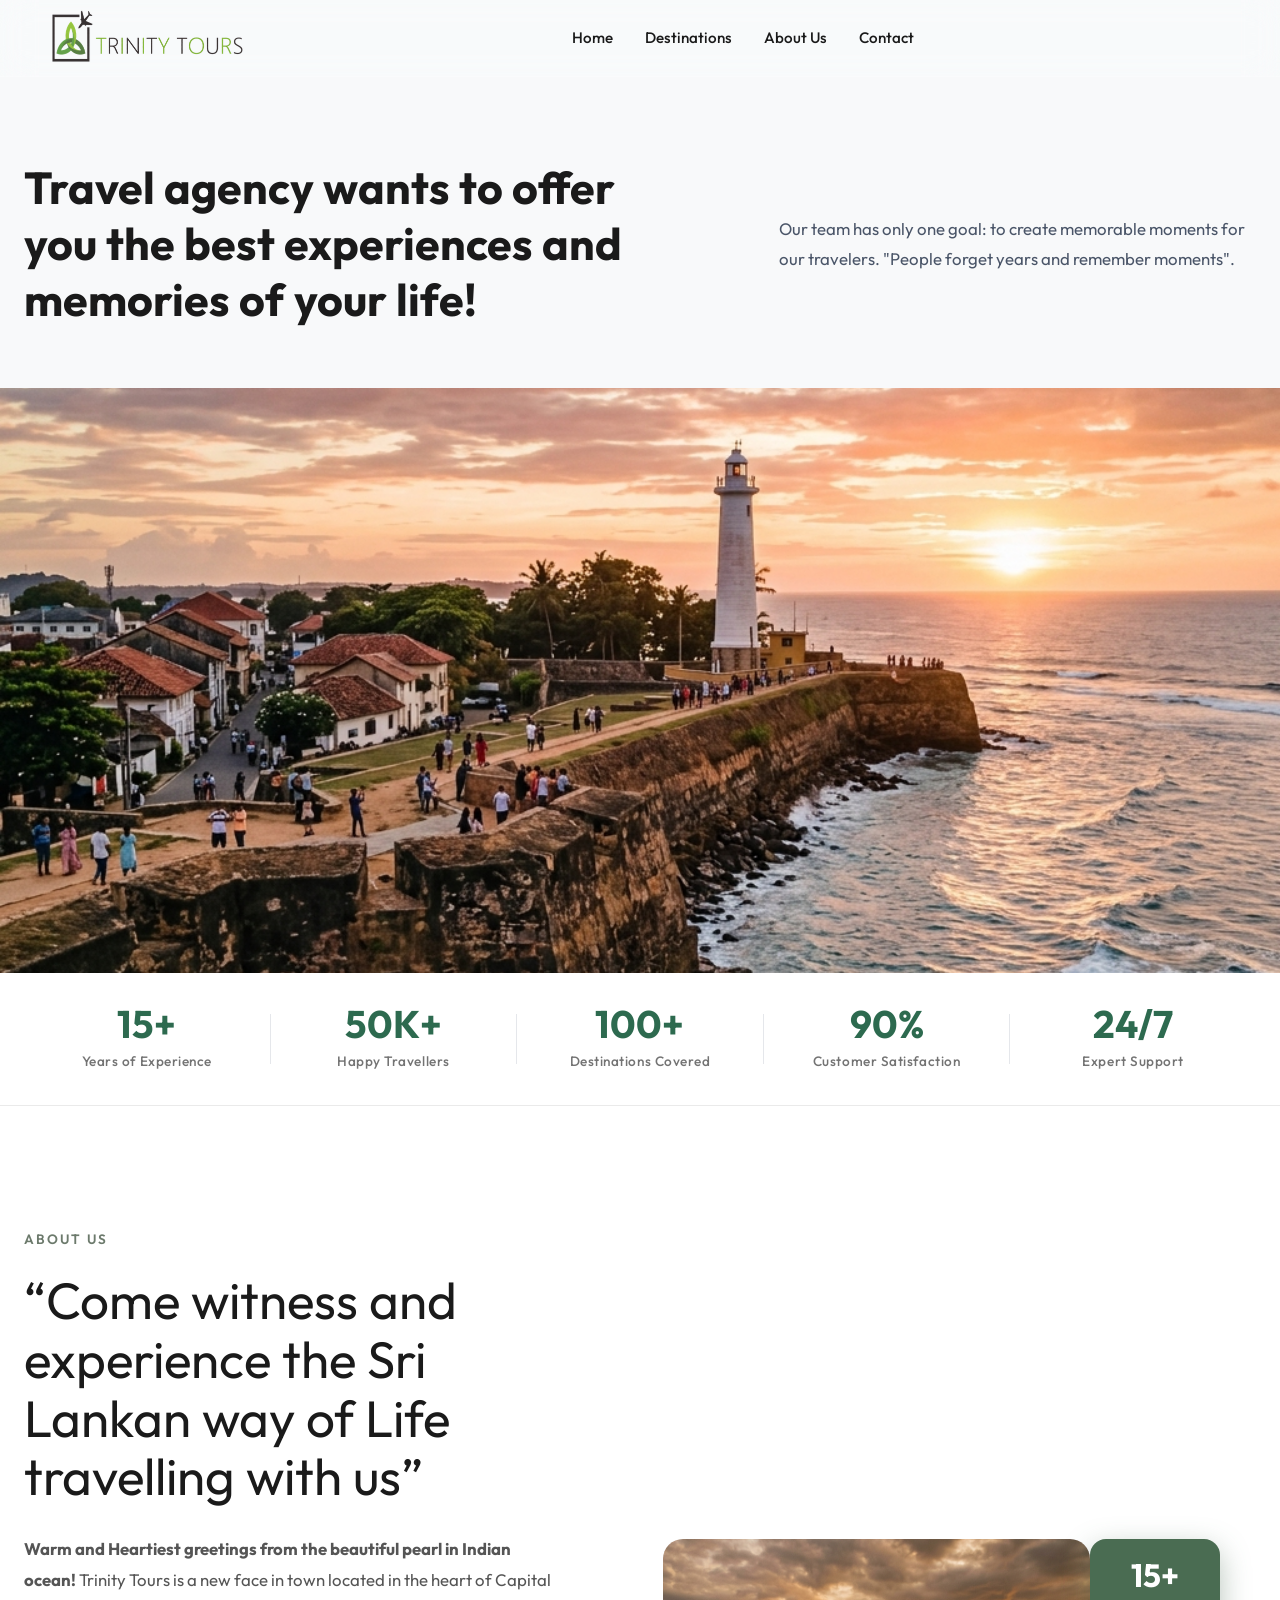
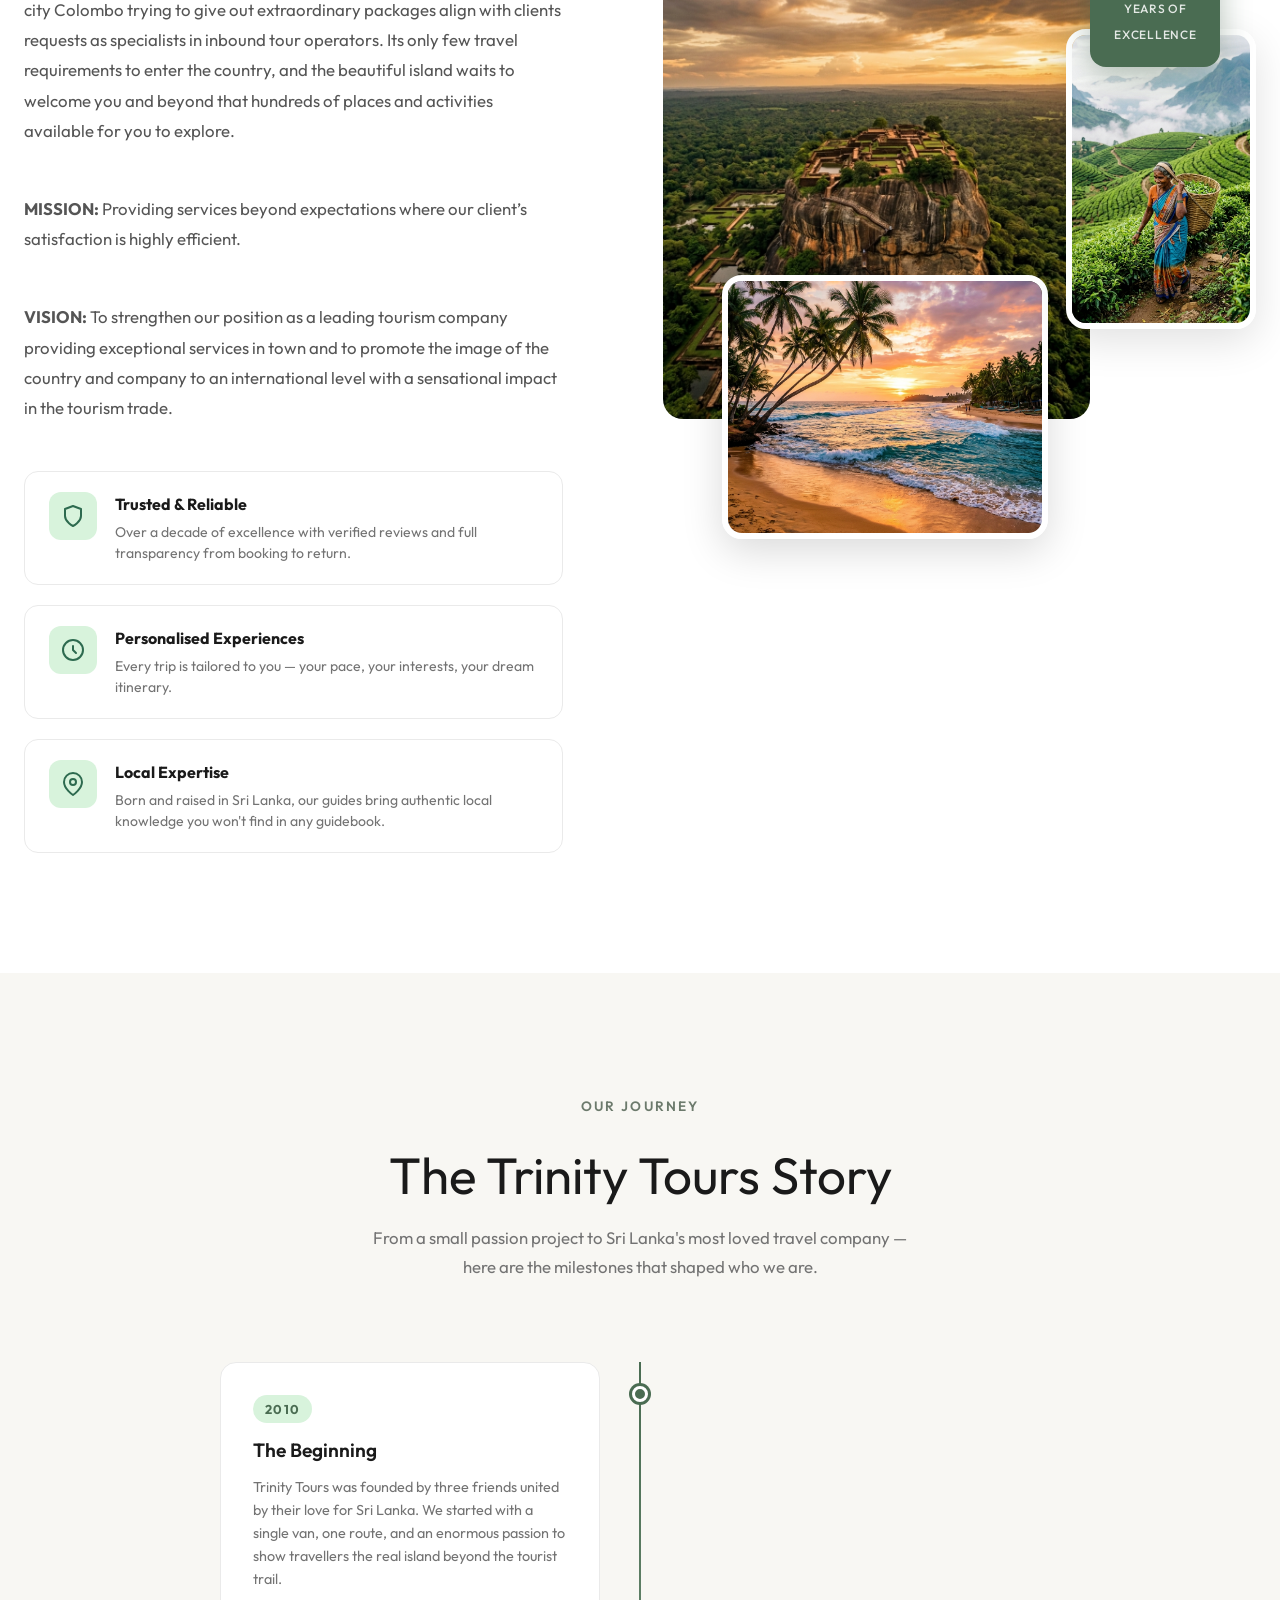
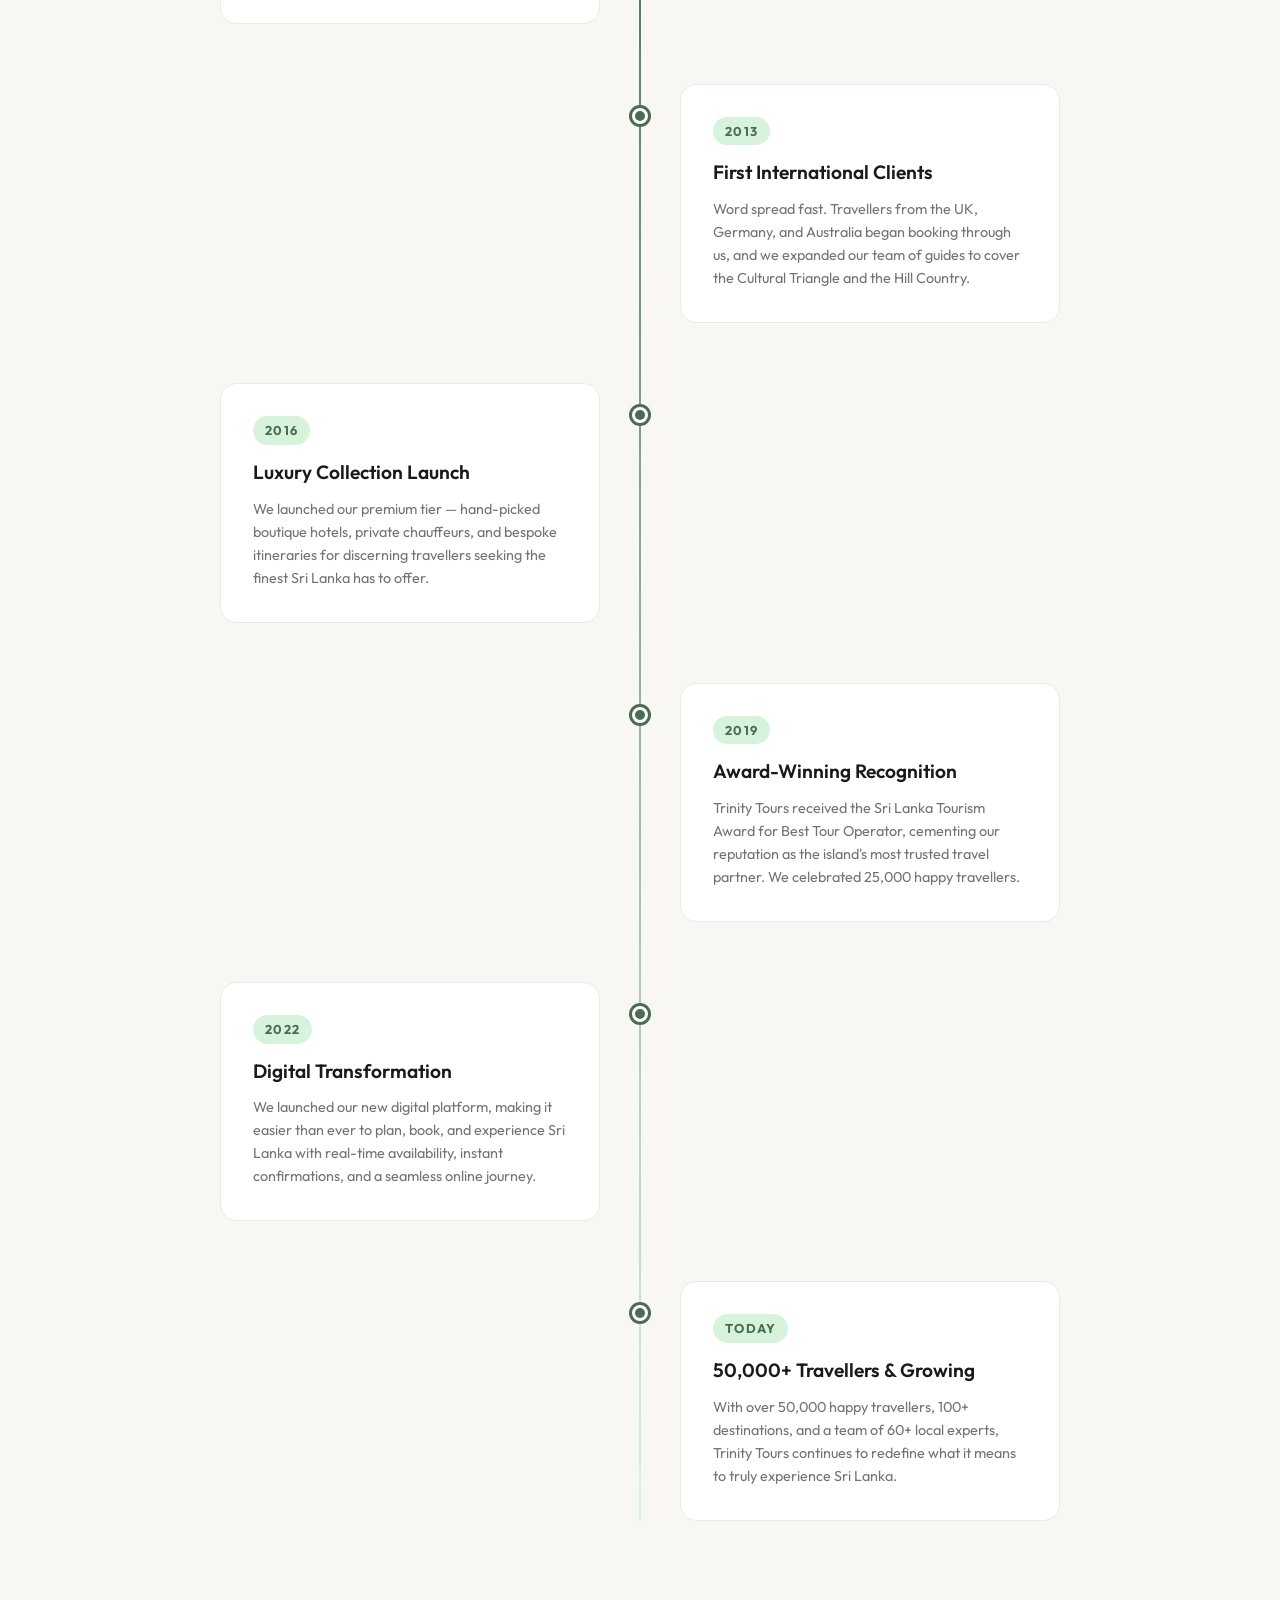
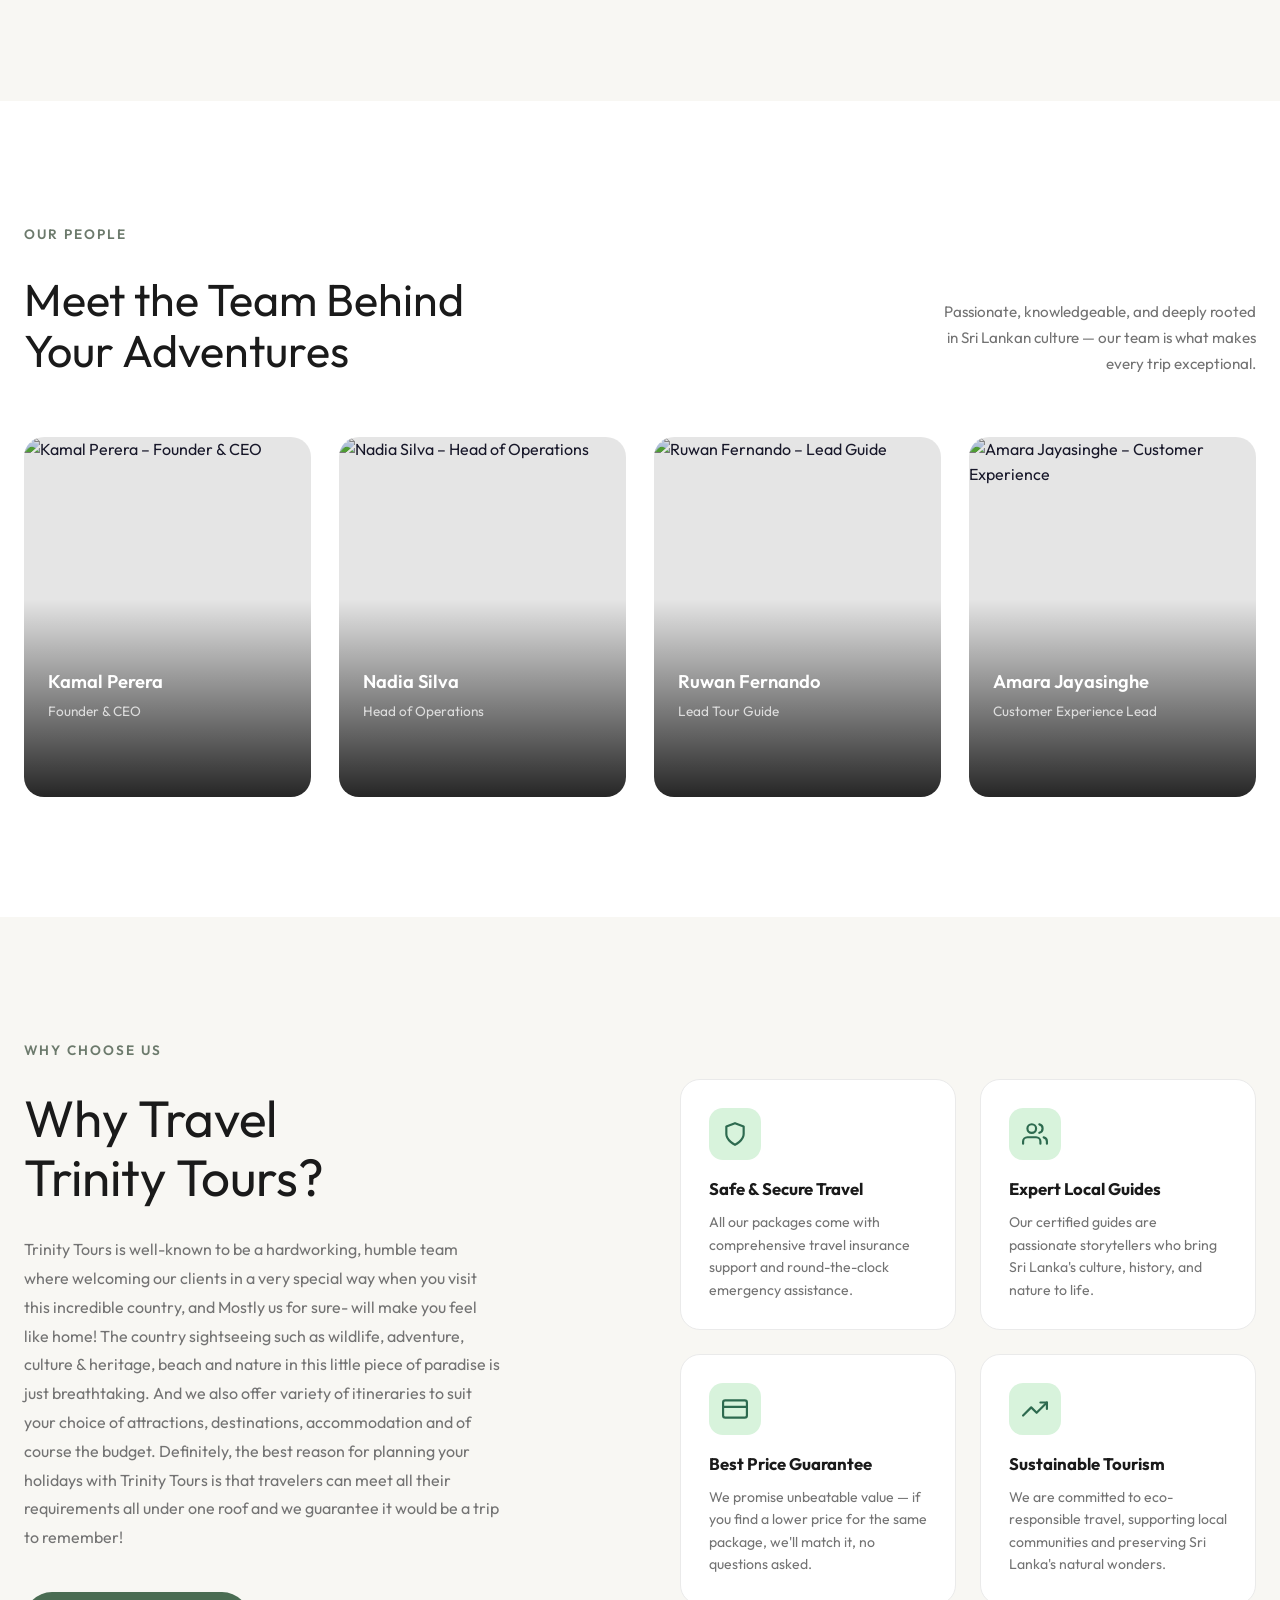
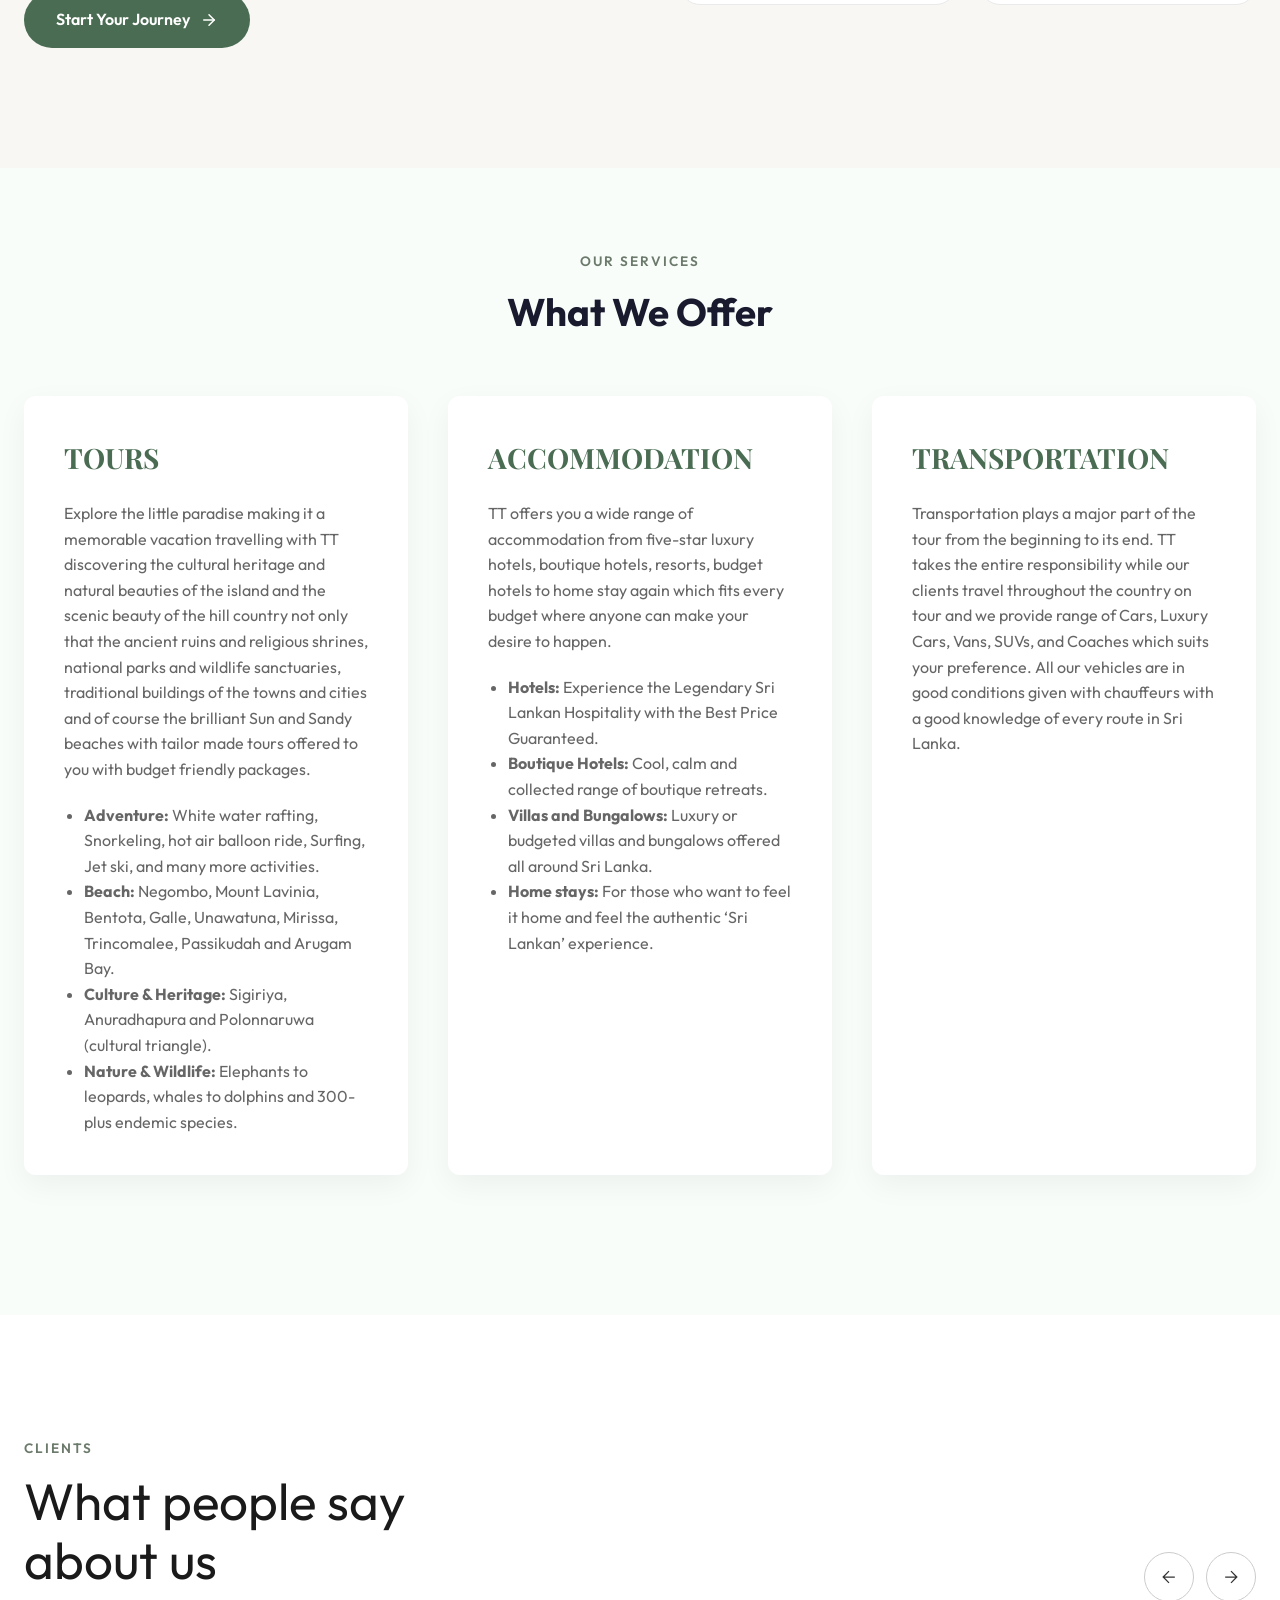
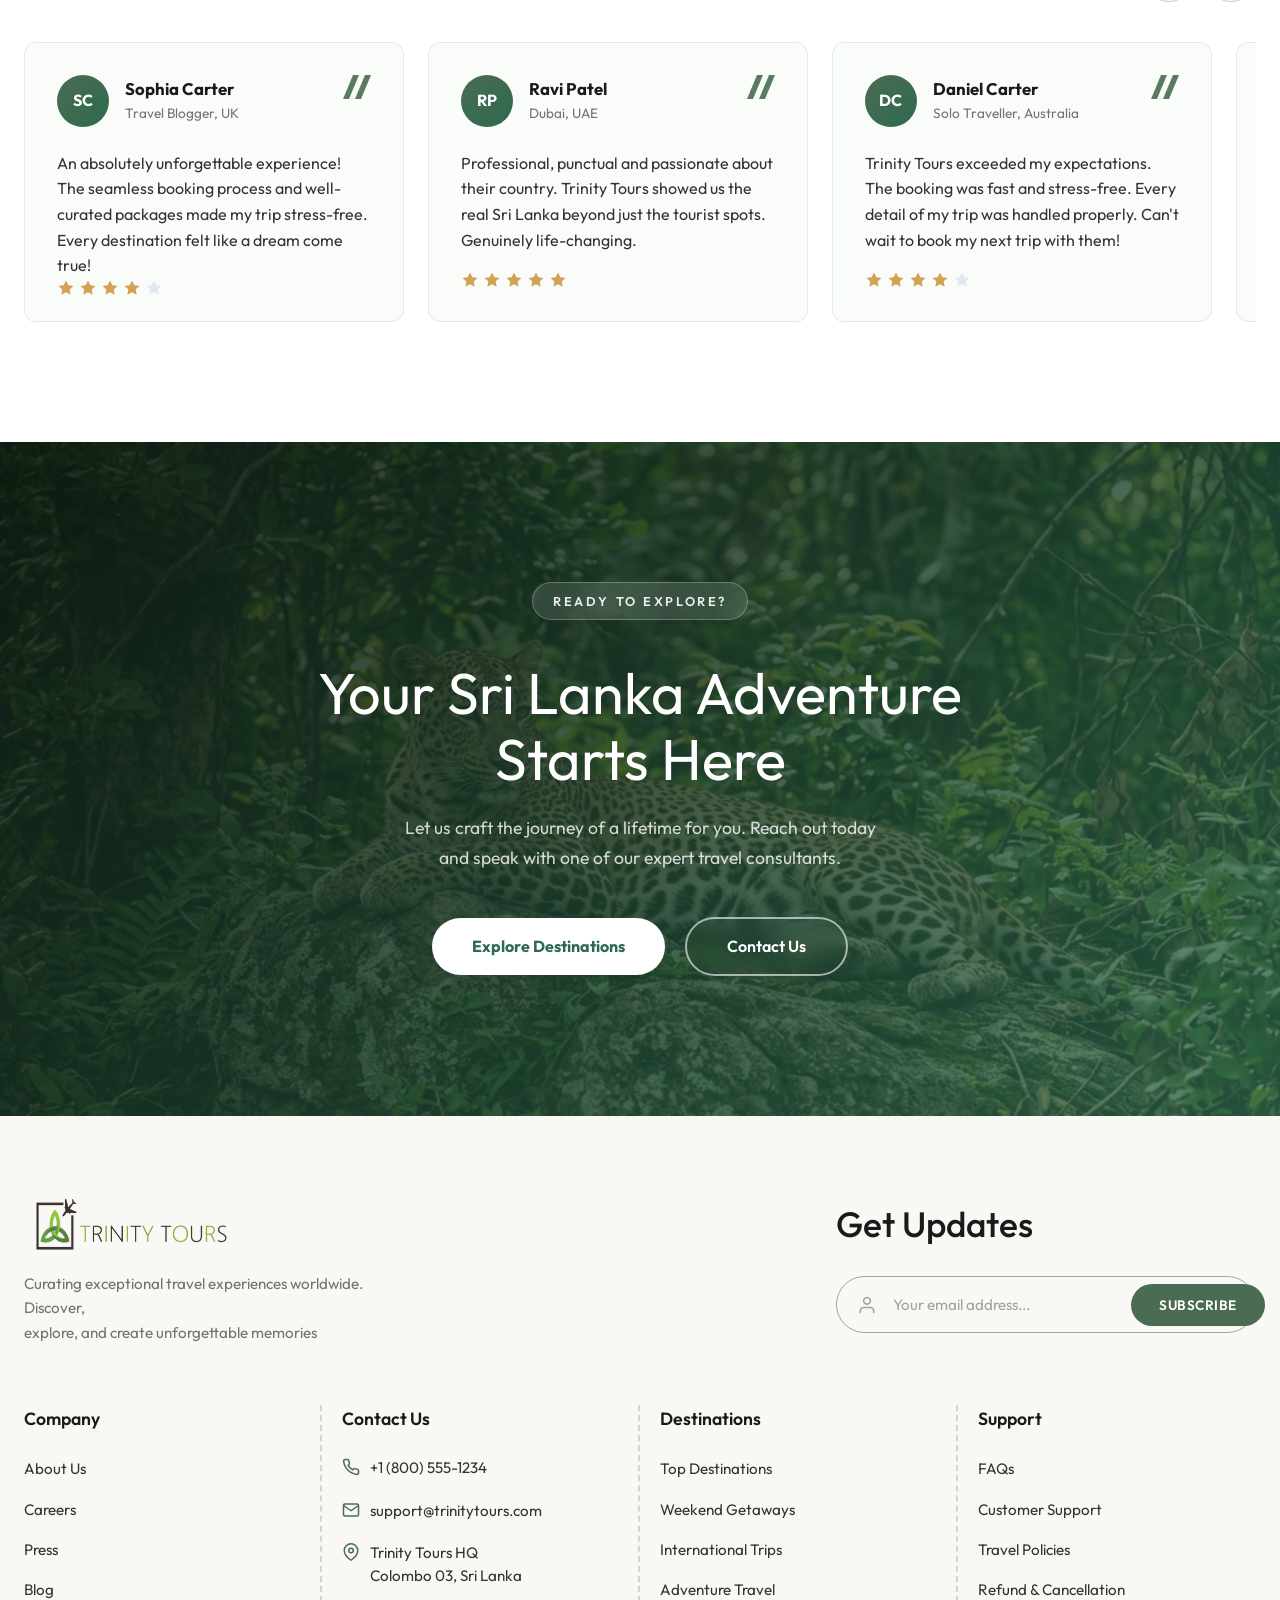
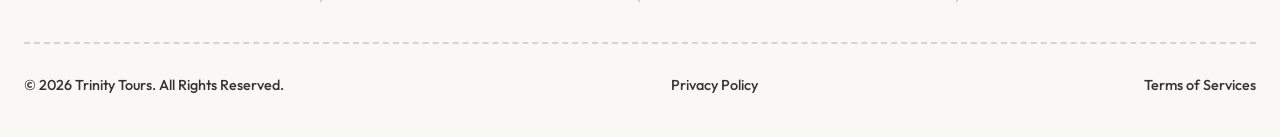
==== commit a5d1ac9c: "mobile changes" ====
--- a/about.html
+++ b/about.html
@@ -1,17 +1,23 @@
 <!DOCTYPE html>
 <html lang="en">
+
 <head>
   <meta charset="UTF-8" />
   <meta name="viewport" content="width=device-width, initial-scale=1.0" />
   <title>About Us – Trinity Tours | Our Story &amp; Team</title>
-  <meta name="description" content="Learn about Trinity Tours – Sri Lanka's premier travel company. Discover our mission, our passionate team, and why thousands of travellers choose us for unforgettable journeys." />
-  <meta name="keywords" content="Trinity Tours about us, Sri Lanka travel company, tour operator Sri Lanka, travel team, our story" />
+  <meta name="description"
+    content="Learn about Trinity Tours – Sri Lanka's premier travel company. Discover our mission, our passionate team, and why thousands of travellers choose us for unforgettable journeys." />
+  <meta name="keywords"
+    content="Trinity Tours about us, Sri Lanka travel company, tour operator Sri Lanka, travel team, our story" />
   <link rel="preconnect" href="https://fonts.googleapis.com" />
   <link rel="preconnect" href="https://fonts.gstatic.com" crossorigin />
-  <link href="https://fonts.googleapis.com/css2?family=Outfit:wght@300;400;500;600;700;800&family=Playfair+Display:ital,wght@0,600;0,700;1,600&display=swap" rel="stylesheet" />
+  <link
+    href="https://fonts.googleapis.com/css2?family=Outfit:wght@300;400;500;600;700;800&family=Playfair+Display:ital,wght@0,600;0,700;1,600&display=swap"
+    rel="stylesheet" />
   <link rel="stylesheet" href="css/style.css" />
   <link rel="stylesheet" href="css/about.css" />
 </head>
+
 <body>
 
   <!-- ===================== NAVBAR ===================== -->
@@ -22,15 +28,27 @@
       </a>
 
       <nav class="nav-links" id="nav-links">
+        <button class="nav-close" id="nav-close" aria-label="Close menu">
+          <svg width="28" height="28" viewBox="0 0 24 24" fill="none" stroke="currentColor" stroke-width="2">
+            <line x1="18" y1="6" x2="6" y2="18"></line>
+            <line x1="6" y1="6" x2="18" y2="18"></line>
+          </svg>
+        </button>
         <a href="index.html" class="nav-link">Home</a>
         <a href="destinations.html" class="nav-link">Destinations</a>
-
         <a href="about.html" class="nav-link active">About Us</a>
         <a href="contact.html" class="nav-link">Contact</a>
+        <a href="#login" class="nav-link no-chevron nav-mobile-only">Login</a>
+        <a href="#book" class="btn-get-started nav-mobile-only">Get Started</a>
+
+        <div class="nav-socials nav-mobile-only">
+          <a href="#">Facebook</a>
+          <a href="#">Instagram</a>
+          <a href="#">Twitter</a>
+        </div>
       </nav>
 
       <div class="nav-actions">
-        <a href="index.html#signin" class="btn-signin" id="btn-signin-nav">Sign In</a>
         <button class="hamburger" id="hamburger" aria-label="Toggle menu">
           <span></span><span></span><span></span>
         </button>
@@ -43,7 +61,8 @@
     <div class="container">
       <div class="hero-new-text">
         <h1 class="hero-new-title">Travel agency wants to offer you the best experiences and memories of your life!</h1>
-        <p class="hero-new-desc">Our team has only one goal: to create memorable moments for our travelers. "People forget years and remember moments".</p>
+        <p class="hero-new-desc">Our team has only one goal: to create memorable moments for our travelers. "People
+          forget years and remember moments".</p>
       </div>
     </div>
     <div class="hero-new-img-wrap">
@@ -90,20 +109,31 @@
         <!-- Left: Text -->
         <div class="reveal-left">
           <span class="about-mission-label">ABOUT US</span>
-          <h2 class="about-mission-title">“Come witness and experience the Sri Lankan way of Life travelling with us”</h2>
+          <h2 class="about-mission-title">“Come witness and experience the Sri Lankan way of Life travelling with us”
+          </h2>
           <p class="about-mission-desc">
-            <strong>Warm and Heartiest greetings from the beautiful pearl in Indian ocean!</strong> Trinity Tours is a new face in town located in the heart of Capital city Colombo trying to give out extraordinary packages align with clients requests as specialists in inbound tour operators. Its only few travel requirements to enter the country, and the beautiful island waits to welcome you and beyond that hundreds of places and activities available for you to explore.
+            <strong>Warm and Heartiest greetings from the beautiful pearl in Indian ocean!</strong> Trinity Tours is a
+            new face in town located in the heart of Capital city Colombo trying to give out extraordinary packages
+            align with clients requests as specialists in inbound tour operators. Its only few travel requirements to
+            enter the country, and the beautiful island waits to welcome you and beyond that hundreds of places and
+            activities available for you to explore.
           </p>
           <p class="about-mission-desc">
-            <strong>MISSION:</strong> Providing services beyond expectations where our client’s satisfaction is highly efficient.
+            <strong>MISSION:</strong> Providing services beyond expectations where our client’s satisfaction is highly
+            efficient.
           </p>
           <p class="about-mission-desc">
-            <strong>VISION:</strong> To strengthen our position as a leading tourism company providing exceptional services in town and to promote the image of the country and company to an international level with a sensational impact in the tourism trade.
+            <strong>VISION:</strong> To strengthen our position as a leading tourism company providing exceptional
+            services in town and to promote the image of the country and company to an international level with a
+            sensational impact in the tourism trade.
           </p>
           <div class="about-mission-values">
             <div class="mission-value-item">
               <div class="mission-value-icon">
-                <svg width="24" height="24" viewBox="0 0 24 24" fill="none" stroke="currentColor" stroke-width="2" stroke-linecap="round" stroke-linejoin="round"><path d="M12 22s8-4 8-10V5l-8-3-8 3v7c0 6 8 10 8 10z"/></svg>
+                <svg width="24" height="24" viewBox="0 0 24 24" fill="none" stroke="currentColor" stroke-width="2"
+                  stroke-linecap="round" stroke-linejoin="round">
+                  <path d="M12 22s8-4 8-10V5l-8-3-8 3v7c0 6 8 10 8 10z" />
+                </svg>
               </div>
               <div class="mission-value-text">
                 <strong>Trusted &amp; Reliable</strong>
@@ -112,7 +142,11 @@
             </div>
             <div class="mission-value-item">
               <div class="mission-value-icon">
-                <svg width="24" height="24" viewBox="0 0 24 24" fill="none" stroke="currentColor" stroke-width="2" stroke-linecap="round" stroke-linejoin="round"><circle cx="12" cy="12" r="10"/><path d="M12 8v4l3 3"/></svg>
+                <svg width="24" height="24" viewBox="0 0 24 24" fill="none" stroke="currentColor" stroke-width="2"
+                  stroke-linecap="round" stroke-linejoin="round">
+                  <circle cx="12" cy="12" r="10" />
+                  <path d="M12 8v4l3 3" />
+                </svg>
               </div>
               <div class="mission-value-text">
                 <strong>Personalised Experiences</strong>
@@ -121,11 +155,16 @@
             </div>
             <div class="mission-value-item">
               <div class="mission-value-icon">
-                <svg width="24" height="24" viewBox="0 0 24 24" fill="none" stroke="currentColor" stroke-width="2" stroke-linecap="round" stroke-linejoin="round"><path d="M21 10c0 7-9 13-9 13s-9-6-9-13a9 9 0 0 1 18 0z"/><circle cx="12" cy="10" r="3"/></svg>
+                <svg width="24" height="24" viewBox="0 0 24 24" fill="none" stroke="currentColor" stroke-width="2"
+                  stroke-linecap="round" stroke-linejoin="round">
+                  <path d="M21 10c0 7-9 13-9 13s-9-6-9-13a9 9 0 0 1 18 0z" />
+                  <circle cx="12" cy="10" r="3" />
+                </svg>
               </div>
               <div class="mission-value-text">
                 <strong>Local Expertise</strong>
-                <p>Born and raised in Sri Lanka, our guides bring authentic local knowledge you won't find in any guidebook.</p>
+                <p>Born and raised in Sri Lanka, our guides bring authentic local knowledge you won't find in any
+                  guidebook.</p>
               </div>
             </div>
           </div>
@@ -136,7 +175,7 @@
           <!-- Floating badge -->
           <div class="mission-badge">
             <span class="mission-badge-num">15+</span>
-            <span class="mission-badge-label">Years of<br/>Excellence</span>
+            <span class="mission-badge-label">Years of<br />Excellence</span>
           </div>
           <div class="mission-img-main">
             <img src="images/sigiriya.png" alt="Sigiriya – an iconic Sri Lanka landmark" />
@@ -158,7 +197,8 @@
       <div class="about-story-header reveal">
         <span class="section-tag-new">OUR JOURNEY</span>
         <h2 class="about-story-title">The Trinity Tours Story</h2>
-        <p class="about-story-desc">From a small passion project to Sri Lanka's most loved travel company — here are the milestones that shaped who we are.</p>
+        <p class="about-story-desc">From a small passion project to Sri Lanka's most loved travel company — here are the
+          milestones that shaped who we are.</p>
       </div>
 
       <div class="timeline">
@@ -168,7 +208,8 @@
           <div class="timeline-card">
             <span class="timeline-year">2010</span>
             <h3>The Beginning</h3>
-            <p>Trinity Tours was founded by three friends united by their love for Sri Lanka. We started with a single van, one route, and an enormous passion to show travellers the real island beyond the tourist trail.</p>
+            <p>Trinity Tours was founded by three friends united by their love for Sri Lanka. We started with a single
+              van, one route, and an enormous passion to show travellers the real island beyond the tourist trail.</p>
           </div>
         </div>
 
@@ -177,7 +218,8 @@
           <div class="timeline-card">
             <span class="timeline-year">2013</span>
             <h3>First International Clients</h3>
-            <p>Word spread fast. Travellers from the UK, Germany, and Australia began booking through us, and we expanded our team of guides to cover the Cultural Triangle and the Hill Country.</p>
+            <p>Word spread fast. Travellers from the UK, Germany, and Australia began booking through us, and we
+              expanded our team of guides to cover the Cultural Triangle and the Hill Country.</p>
           </div>
         </div>
 
@@ -186,7 +228,8 @@
           <div class="timeline-card">
             <span class="timeline-year">2016</span>
             <h3>Luxury Collection Launch</h3>
-            <p>We launched our premium tier — hand-picked boutique hotels, private chauffeurs, and bespoke itineraries for discerning travellers seeking the finest Sri Lanka has to offer.</p>
+            <p>We launched our premium tier — hand-picked boutique hotels, private chauffeurs, and bespoke itineraries
+              for discerning travellers seeking the finest Sri Lanka has to offer.</p>
           </div>
         </div>
 
@@ -195,7 +238,8 @@
           <div class="timeline-card">
             <span class="timeline-year">2019</span>
             <h3>Award-Winning Recognition</h3>
-            <p>Trinity Tours received the Sri Lanka Tourism Award for Best Tour Operator, cementing our reputation as the island's most trusted travel partner. We celebrated 25,000 happy travellers.</p>
+            <p>Trinity Tours received the Sri Lanka Tourism Award for Best Tour Operator, cementing our reputation as
+              the island's most trusted travel partner. We celebrated 25,000 happy travellers.</p>
           </div>
         </div>
 
@@ -204,7 +248,8 @@
           <div class="timeline-card">
             <span class="timeline-year">2022</span>
             <h3>Digital Transformation</h3>
-            <p>We launched our new digital platform, making it easier than ever to plan, book, and experience Sri Lanka with real-time availability, instant confirmations, and a seamless online journey.</p>
+            <p>We launched our new digital platform, making it easier than ever to plan, book, and experience Sri Lanka
+              with real-time availability, instant confirmations, and a seamless online journey.</p>
           </div>
         </div>
 
@@ -213,7 +258,8 @@
           <div class="timeline-card">
             <span class="timeline-year">Today</span>
             <h3>50,000+ Travellers &amp; Growing</h3>
-            <p>With over 50,000 happy travellers, 100+ destinations, and a team of 60+ local experts, Trinity Tours continues to redefine what it means to truly experience Sri Lanka.</p>
+            <p>With over 50,000 happy travellers, 100+ destinations, and a team of 60+ local experts, Trinity Tours
+              continues to redefine what it means to truly experience Sri Lanka.</p>
           </div>
         </div>
 
@@ -227,9 +273,10 @@
       <div class="about-team-header">
         <div>
           <span class="section-tag-new">OUR PEOPLE</span>
-          <h2 class="about-team-title">Meet the Team Behind<br/>Your Adventures</h2>
-        </div>
-        <p class="about-team-desc">Passionate, knowledgeable, and deeply rooted in Sri Lankan culture — our team is what makes every trip exceptional.</p>
+          <h2 class="about-team-title">Meet the Team Behind<br />Your Adventures</h2>
+        </div>
+        <p class="about-team-desc">Passionate, knowledgeable, and deeply rooted in Sri Lankan culture — our team is what
+          makes every trip exceptional.</p>
       </div>
 
       <div class="team-grid">
@@ -242,10 +289,17 @@
             <div class="team-card-role">Founder &amp; CEO</div>
             <div class="team-card-socials">
               <a href="#" class="team-social-link" aria-label="LinkedIn">
-                <svg width="16" height="16" viewBox="0 0 24 24" fill="currentColor"><path d="M16 8a6 6 0 0 1 6 6v7h-4v-7a2 2 0 0 0-2-2 2 2 0 0 0-2 2v7h-4v-7a6 6 0 0 1 6-6z"/><rect x="2" y="9" width="4" height="12"/><circle cx="4" cy="4" r="2"/></svg>
+                <svg width="16" height="16" viewBox="0 0 24 24" fill="currentColor">
+                  <path d="M16 8a6 6 0 0 1 6 6v7h-4v-7a2 2 0 0 0-2-2 2 2 0 0 0-2 2v7h-4v-7a6 6 0 0 1 6-6z" />
+                  <rect x="2" y="9" width="4" height="12" />
+                  <circle cx="4" cy="4" r="2" />
+                </svg>
               </a>
               <a href="#" class="team-social-link" aria-label="Twitter">
-                <svg width="16" height="16" viewBox="0 0 24 24" fill="currentColor"><path d="M23 3a10.9 10.9 0 01-3.14 1.53 4.48 4.48 0 00-7.86 3v1A10.66 10.66 0 013 4s-4 9 5 13a11.64 11.64 0 01-7 2c9 5 20 0 20-11.5a4.5 4.5 0 00-.08-.83A7.72 7.72 0 0023 3z"/></svg>
+                <svg width="16" height="16" viewBox="0 0 24 24" fill="currentColor">
+                  <path
+                    d="M23 3a10.9 10.9 0 01-3.14 1.53 4.48 4.48 0 00-7.86 3v1A10.66 10.66 0 013 4s-4 9 5 13a11.64 11.64 0 01-7 2c9 5 20 0 20-11.5a4.5 4.5 0 00-.08-.83A7.72 7.72 0 0023 3z" />
+                </svg>
               </a>
             </div>
           </div>
@@ -260,10 +314,18 @@
             <div class="team-card-role">Head of Operations</div>
             <div class="team-card-socials">
               <a href="#" class="team-social-link" aria-label="LinkedIn">
-                <svg width="16" height="16" viewBox="0 0 24 24" fill="currentColor"><path d="M16 8a6 6 0 0 1 6 6v7h-4v-7a2 2 0 0 0-2-2 2 2 0 0 0-2 2v7h-4v-7a6 6 0 0 1 6-6z"/><rect x="2" y="9" width="4" height="12"/><circle cx="4" cy="4" r="2"/></svg>
+                <svg width="16" height="16" viewBox="0 0 24 24" fill="currentColor">
+                  <path d="M16 8a6 6 0 0 1 6 6v7h-4v-7a2 2 0 0 0-2-2 2 2 0 0 0-2 2v7h-4v-7a6 6 0 0 1 6-6z" />
+                  <rect x="2" y="9" width="4" height="12" />
+                  <circle cx="4" cy="4" r="2" />
+                </svg>
               </a>
               <a href="#" class="team-social-link" aria-label="Instagram">
-                <svg width="16" height="16" viewBox="0 0 24 24" fill="none" stroke="currentColor" stroke-width="2"><rect x="2" y="2" width="20" height="20" rx="5" ry="5"/><path d="M16 11.37A4 4 0 1112.63 8 4 4 0 0116 11.37z"/><line x1="17.5" y1="6.5" x2="17.51" y2="6.5"/></svg>
+                <svg width="16" height="16" viewBox="0 0 24 24" fill="none" stroke="currentColor" stroke-width="2">
+                  <rect x="2" y="2" width="20" height="20" rx="5" ry="5" />
+                  <path d="M16 11.37A4 4 0 1112.63 8 4 4 0 0116 11.37z" />
+                  <line x1="17.5" y1="6.5" x2="17.51" y2="6.5" />
+                </svg>
               </a>
             </div>
           </div>
@@ -278,10 +340,17 @@
             <div class="team-card-role">Lead Tour Guide</div>
             <div class="team-card-socials">
               <a href="#" class="team-social-link" aria-label="LinkedIn">
-                <svg width="16" height="16" viewBox="0 0 24 24" fill="currentColor"><path d="M16 8a6 6 0 0 1 6 6v7h-4v-7a2 2 0 0 0-2-2 2 2 0 0 0-2 2v7h-4v-7a6 6 0 0 1 6-6z"/><rect x="2" y="9" width="4" height="12"/><circle cx="4" cy="4" r="2"/></svg>
+                <svg width="16" height="16" viewBox="0 0 24 24" fill="currentColor">
+                  <path d="M16 8a6 6 0 0 1 6 6v7h-4v-7a2 2 0 0 0-2-2 2 2 0 0 0-2 2v7h-4v-7a6 6 0 0 1 6-6z" />
+                  <rect x="2" y="9" width="4" height="12" />
+                  <circle cx="4" cy="4" r="2" />
+                </svg>
               </a>
               <a href="#" class="team-social-link" aria-label="Twitter">
-                <svg width="16" height="16" viewBox="0 0 24 24" fill="currentColor"><path d="M23 3a10.9 10.9 0 01-3.14 1.53 4.48 4.48 0 00-7.86 3v1A10.66 10.66 0 013 4s-4 9 5 13a11.64 11.64 0 01-7 2c9 5 20 0 20-11.5a4.5 4.5 0 00-.08-.83A7.72 7.72 0 0023 3z"/></svg>
+                <svg width="16" height="16" viewBox="0 0 24 24" fill="currentColor">
+                  <path
+                    d="M23 3a10.9 10.9 0 01-3.14 1.53 4.48 4.48 0 00-7.86 3v1A10.66 10.66 0 013 4s-4 9 5 13a11.64 11.64 0 01-7 2c9 5 20 0 20-11.5a4.5 4.5 0 00-.08-.83A7.72 7.72 0 0023 3z" />
+                </svg>
               </a>
             </div>
           </div>
@@ -289,17 +358,26 @@
 
         <!-- Member 4 -->
         <div class="team-card reveal">
-          <img src="https://i.pravatar.cc/400?img=44" alt="Amara Jayasinghe – Customer Experience" class="team-card-img" />
+          <img src="https://i.pravatar.cc/400?img=44" alt="Amara Jayasinghe – Customer Experience"
+            class="team-card-img" />
           <div class="team-card-overlay"></div>
           <div class="team-card-info">
             <div class="team-card-name">Amara Jayasinghe</div>
             <div class="team-card-role">Customer Experience Lead</div>
             <div class="team-card-socials">
               <a href="#" class="team-social-link" aria-label="LinkedIn">
-                <svg width="16" height="16" viewBox="0 0 24 24" fill="currentColor"><path d="M16 8a6 6 0 0 1 6 6v7h-4v-7a2 2 0 0 0-2-2 2 2 0 0 0-2 2v7h-4v-7a6 6 0 0 1 6-6z"/><rect x="2" y="9" width="4" height="12"/><circle cx="4" cy="4" r="2"/></svg>
+                <svg width="16" height="16" viewBox="0 0 24 24" fill="currentColor">
+                  <path d="M16 8a6 6 0 0 1 6 6v7h-4v-7a2 2 0 0 0-2-2 2 2 0 0 0-2 2v7h-4v-7a6 6 0 0 1 6-6z" />
+                  <rect x="2" y="9" width="4" height="12" />
+                  <circle cx="4" cy="4" r="2" />
+                </svg>
               </a>
               <a href="#" class="team-social-link" aria-label="Instagram">
-                <svg width="16" height="16" viewBox="0 0 24 24" fill="none" stroke="currentColor" stroke-width="2"><rect x="2" y="2" width="20" height="20" rx="5" ry="5"/><path d="M16 11.37A4 4 0 1112.63 8 4 4 0 0116 11.37z"/><line x1="17.5" y1="6.5" x2="17.51" y2="6.5"/></svg>
+                <svg width="16" height="16" viewBox="0 0 24 24" fill="none" stroke="currentColor" stroke-width="2">
+                  <rect x="2" y="2" width="20" height="20" rx="5" ry="5" />
+                  <path d="M16 11.37A4 4 0 1112.63 8 4 4 0 0116 11.37z" />
+                  <line x1="17.5" y1="6.5" x2="17.51" y2="6.5" />
+                </svg>
               </a>
             </div>
           </div>
@@ -315,13 +393,23 @@
         <!-- Left: Text -->
         <div class="reveal-left">
           <span class="section-tag-new">WHY CHOOSE US</span>
-          <h2 class="about-why-title">Why Travel<br/>Trinity Tours?</h2>
+          <h2 class="about-why-title">Why Travel<br />Trinity Tours?</h2>
           <p class="about-why-desc">
-            Trinity Tours is well-known to be a hardworking, humble team where welcoming our clients in a very special way when you visit this incredible country, and Mostly us for sure- will make you feel like home! The country sightseeing such as wildlife, adventure, culture & heritage, beach and nature in this little piece of paradise is just breathtaking. And we also offer variety of itineraries to suit your choice of attractions, destinations, accommodation and of course the budget. Definitely, the best reason for planning your holidays with Trinity Tours is that travelers can meet all their requirements all under one roof and we guarantee it would be a trip to remember!
+            Trinity Tours is well-known to be a hardworking, humble team where welcoming our clients in a very special
+            way when you visit this incredible country, and Mostly us for sure- will make you feel like home! The
+            country sightseeing such as wildlife, adventure, culture & heritage, beach and nature in this little piece
+            of paradise is just breathtaking. And we also offer variety of itineraries to suit your choice of
+            attractions, destinations, accommodation and of course the budget. Definitely, the best reason for planning
+            your holidays with Trinity Tours is that travelers can meet all their requirements all under one roof and we
+            guarantee it would be a trip to remember!
           </p>
           <a href="index.html#contact" class="btn-about-contact">
             Start Your Journey
-            <svg width="18" height="18" viewBox="0 0 24 24" fill="none" stroke="currentColor" stroke-width="2" stroke-linecap="round" stroke-linejoin="round"><line x1="5" y1="12" x2="19" y2="12"/><polyline points="12 5 19 12 12 19"/></svg>
+            <svg width="18" height="18" viewBox="0 0 24 24" fill="none" stroke="currentColor" stroke-width="2"
+              stroke-linecap="round" stroke-linejoin="round">
+              <line x1="5" y1="12" x2="19" y2="12" />
+              <polyline points="12 5 19 12 12 19" />
+            </svg>
           </a>
         </div>
 
@@ -329,31 +417,52 @@
         <div class="why-features-grid reveal-right">
           <div class="why-feature-card">
             <div class="why-feature-icon">
-              <svg width="26" height="26" viewBox="0 0 24 24" fill="none" stroke="currentColor" stroke-width="2" stroke-linecap="round" stroke-linejoin="round"><path d="M12 22s8-4 8-10V5l-8-3-8 3v7c0 6 8 10 8 10z"/></svg>
+              <svg width="26" height="26" viewBox="0 0 24 24" fill="none" stroke="currentColor" stroke-width="2"
+                stroke-linecap="round" stroke-linejoin="round">
+                <path d="M12 22s8-4 8-10V5l-8-3-8 3v7c0 6 8 10 8 10z" />
+              </svg>
             </div>
             <h4>Safe &amp; Secure Travel</h4>
-            <p>All our packages come with comprehensive travel insurance support and round-the-clock emergency assistance.</p>
+            <p>All our packages come with comprehensive travel insurance support and round-the-clock emergency
+              assistance.</p>
           </div>
           <div class="why-feature-card">
             <div class="why-feature-icon">
-              <svg width="26" height="26" viewBox="0 0 24 24" fill="none" stroke="currentColor" stroke-width="2" stroke-linecap="round" stroke-linejoin="round"><path d="M17 21v-2a4 4 0 0 0-4-4H5a4 4 0 0 0-4 4v2"/><circle cx="9" cy="7" r="4"/><path d="M23 21v-2a4 4 0 0 0-3-3.87"/><path d="M16 3.13a4 4 0 0 1 0 7.75"/></svg>
+              <svg width="26" height="26" viewBox="0 0 24 24" fill="none" stroke="currentColor" stroke-width="2"
+                stroke-linecap="round" stroke-linejoin="round">
+                <path d="M17 21v-2a4 4 0 0 0-4-4H5a4 4 0 0 0-4 4v2" />
+                <circle cx="9" cy="7" r="4" />
+                <path d="M23 21v-2a4 4 0 0 0-3-3.87" />
+                <path d="M16 3.13a4 4 0 0 1 0 7.75" />
+              </svg>
             </div>
             <h4>Expert Local Guides</h4>
-            <p>Our certified guides are passionate storytellers who bring Sri Lanka's culture, history, and nature to life.</p>
+            <p>Our certified guides are passionate storytellers who bring Sri Lanka's culture, history, and nature to
+              life.</p>
           </div>
           <div class="why-feature-card">
             <div class="why-feature-icon">
-              <svg width="26" height="26" viewBox="0 0 24 24" fill="none" stroke="currentColor" stroke-width="2" stroke-linecap="round" stroke-linejoin="round"><rect x="1" y="4" width="22" height="16" rx="2" ry="2"/><line x1="1" y1="10" x2="23" y2="10"/></svg>
+              <svg width="26" height="26" viewBox="0 0 24 24" fill="none" stroke="currentColor" stroke-width="2"
+                stroke-linecap="round" stroke-linejoin="round">
+                <rect x="1" y="4" width="22" height="16" rx="2" ry="2" />
+                <line x1="1" y1="10" x2="23" y2="10" />
+              </svg>
             </div>
             <h4>Best Price Guarantee</h4>
-            <p>We promise unbeatable value — if you find a lower price for the same package, we'll match it, no questions asked.</p>
+            <p>We promise unbeatable value — if you find a lower price for the same package, we'll match it, no
+              questions asked.</p>
           </div>
           <div class="why-feature-card">
             <div class="why-feature-icon">
-              <svg width="26" height="26" viewBox="0 0 24 24" fill="none" stroke="currentColor" stroke-width="2" stroke-linecap="round" stroke-linejoin="round"><polyline points="23 6 13.5 15.5 8.5 10.5 1 18"/><polyline points="17 6 23 6 23 12"/></svg>
+              <svg width="26" height="26" viewBox="0 0 24 24" fill="none" stroke="currentColor" stroke-width="2"
+                stroke-linecap="round" stroke-linejoin="round">
+                <polyline points="23 6 13.5 15.5 8.5 10.5 1 18" />
+                <polyline points="17 6 23 6 23 12" />
+              </svg>
             </div>
             <h4>Sustainable Tourism</h4>
-            <p>We are committed to eco-responsible travel, supporting local communities and preserving Sri Lanka's natural wonders.</p>
+            <p>We are committed to eco-responsible travel, supporting local communities and preserving Sri Lanka's
+              natural wonders.</p>
           </div>
         </div>
       </div>
@@ -368,40 +477,58 @@
         <h2 class="section-title">What We Offer</h2>
       </div>
 
-      <div style="display: grid; grid-template-columns: repeat(auto-fit, minmax(300px, 1fr)); gap: 40px; margin-bottom: 60px;">
+      <div
+        style="display: grid; grid-template-columns: repeat(auto-fit, minmax(300px, 1fr)); gap: 40px; margin-bottom: 60px;">
         <!-- TOURS -->
         <div style="background: #fff; padding: 40px; border-radius: 12px; box-shadow: 0 10px 30px rgba(0,0,0,0.05);">
-          <h3 style="font-family: 'Playfair Display', serif; font-size: 28px; color: #4a6c52; margin-bottom: 20px;">TOURS</h3>
+          <h3 style="font-family: 'Playfair Display', serif; font-size: 28px; color: #4a6c52; margin-bottom: 20px;">
+            TOURS</h3>
           <p style="color: #666; line-height: 1.6; margin-bottom: 20px;">
-            Explore the little paradise making it a memorable vacation travelling with TT discovering the cultural heritage and natural beauties of the island and the scenic beauty of the hill country not only that the ancient ruins and religious shrines, national parks and wildlife sanctuaries, traditional buildings of the towns and cities and of course the brilliant Sun and Sandy beaches with tailor made tours offered to you with budget friendly packages.
+            Explore the little paradise making it a memorable vacation travelling with TT discovering the cultural
+            heritage and natural beauties of the island and the scenic beauty of the hill country not only that the
+            ancient ruins and religious shrines, national parks and wildlife sanctuaries, traditional buildings of the
+            towns and cities and of course the brilliant Sun and Sandy beaches with tailor made tours offered to you
+            with budget friendly packages.
           </p>
           <ul style="color: #666; line-height: 1.6; list-style-type: disc; margin-left: 20px;">
-            <li><strong>Adventure:</strong> White water rafting, Snorkeling, hot air balloon ride, Surfing, Jet ski, and many more activities.</li>
-            <li><strong>Beach:</strong> Negombo, Mount Lavinia, Bentota, Galle, Unawatuna, Mirissa, Trincomalee, Passikudah and Arugam Bay.</li>
+            <li><strong>Adventure:</strong> White water rafting, Snorkeling, hot air balloon ride, Surfing, Jet ski, and
+              many more activities.</li>
+            <li><strong>Beach:</strong> Negombo, Mount Lavinia, Bentota, Galle, Unawatuna, Mirissa, Trincomalee,
+              Passikudah and Arugam Bay.</li>
             <li><strong>Culture & Heritage:</strong> Sigiriya, Anuradhapura and Polonnaruwa (cultural triangle).</li>
-            <li><strong>Nature & Wildlife:</strong> Elephants to leopards, whales to dolphins and 300-plus endemic species.</li>
+            <li><strong>Nature & Wildlife:</strong> Elephants to leopards, whales to dolphins and 300-plus endemic
+              species.</li>
           </ul>
         </div>
 
         <!-- ACCOMMODATION -->
         <div style="background: #fff; padding: 40px; border-radius: 12px; box-shadow: 0 10px 30px rgba(0,0,0,0.05);">
-          <h3 style="font-family: 'Playfair Display', serif; font-size: 28px; color: #4a6c52; margin-bottom: 20px;">ACCOMMODATION</h3>
+          <h3 style="font-family: 'Playfair Display', serif; font-size: 28px; color: #4a6c52; margin-bottom: 20px;">
+            ACCOMMODATION</h3>
           <p style="color: #666; line-height: 1.6; margin-bottom: 20px;">
-            TT offers you a wide range of accommodation from five-star luxury hotels, boutique hotels, resorts, budget hotels to home stay again which fits every budget where anyone can make your desire to happen.
+            TT offers you a wide range of accommodation from five-star luxury hotels, boutique hotels, resorts, budget
+            hotels to home stay again which fits every budget where anyone can make your desire to happen.
           </p>
           <ul style="color: #666; line-height: 1.6; list-style-type: disc; margin-left: 20px;">
-            <li><strong>Hotels:</strong> Experience the Legendary Sri Lankan Hospitality with the Best Price Guaranteed.</li>
+            <li><strong>Hotels:</strong> Experience the Legendary Sri Lankan Hospitality with the Best Price Guaranteed.
+            </li>
             <li><strong>Boutique Hotels:</strong> Cool, calm and collected range of boutique retreats.</li>
-            <li><strong>Villas and Bungalows:</strong> Luxury or budgeted villas and bungalows offered all around Sri Lanka.</li>
-            <li><strong>Home stays:</strong> For those who want to feel it home and feel the authentic ‘Sri Lankan’ experience.</li>
+            <li><strong>Villas and Bungalows:</strong> Luxury or budgeted villas and bungalows offered all around Sri
+              Lanka.</li>
+            <li><strong>Home stays:</strong> For those who want to feel it home and feel the authentic ‘Sri Lankan’
+              experience.</li>
           </ul>
         </div>
-        
+
         <!-- Transportation -->
         <div style="background: #fff; padding: 40px; border-radius: 12px; box-shadow: 0 10px 30px rgba(0,0,0,0.05);">
-          <h3 style="font-family: 'Playfair Display', serif; font-size: 28px; color: #4a6c52; margin-bottom: 20px;">TRANSPORTATION</h3>
+          <h3 style="font-family: 'Playfair Display', serif; font-size: 28px; color: #4a6c52; margin-bottom: 20px;">
+            TRANSPORTATION</h3>
           <p style="color: #666; line-height: 1.6;">
-            Transportation plays a major part of the tour from the beginning to its end. TT takes the entire responsibility while our clients travel throughout the country on tour and we provide range of Cars, Luxury Cars, Vans, SUVs, and Coaches which suits your preference. All our vehicles are in good conditions given with chauffeurs with a good knowledge of every route in Sri Lanka.
+            Transportation plays a major part of the tour from the beginning to its end. TT takes the entire
+            responsibility while our clients travel throughout the country on tour and we provide range of Cars, Luxury
+            Cars, Vans, SUVs, and Coaches which suits your preference. All our vehicles are in good conditions given
+            with chauffeurs with a good knowledge of every route in Sri Lanka.
           </p>
         </div>
       </div>
@@ -414,14 +541,18 @@
       <div class="section-header-row">
         <div>
           <span class="section-tag section-tag-green">CLIENTS</span>
-          <h2 class="section-title">What people say<br/>about us</h2>
+          <h2 class="section-title">What people say<br />about us</h2>
         </div>
         <div class="testimonial-arrows">
           <button class="arrow-btn" id="testi-prev" aria-label="Previous review">
-            <svg width="20" height="20" viewBox="0 0 24 24" fill="none" stroke="currentColor" stroke-width="1.5"><path d="M19 12H5M12 19l-7-7 7-7"/></svg>
+            <svg width="20" height="20" viewBox="0 0 24 24" fill="none" stroke="currentColor" stroke-width="1.5">
+              <path d="M19 12H5M12 19l-7-7 7-7" />
+            </svg>
           </button>
           <button class="arrow-btn" id="testi-next" aria-label="Next review">
-            <svg width="20" height="20" viewBox="0 0 24 24" fill="none" stroke="currentColor" stroke-width="1.5"><path d="M5 12h14M12 5l7 7-7 7"/></svg>
+            <svg width="20" height="20" viewBox="0 0 24 24" fill="none" stroke="currentColor" stroke-width="1.5">
+              <path d="M5 12h14M12 5l7 7-7 7" />
+            </svg>
           </button>
         </div>
       </div>
@@ -434,7 +565,9 @@
 
       <div class="testi-empty" id="testi-empty" style="display:none;">
         <div class="testi-empty-icon">
-          <svg width="48" height="48" viewBox="0 0 24 24" fill="none" stroke="#4a6c52" stroke-width="1.5"><path d="M21 15a2 2 0 0 1-2 2H7l-4 4V5a2 2 0 0 1 2-2h14a2 2 0 0 1 2 2z"/></svg>
+          <svg width="48" height="48" viewBox="0 0 24 24" fill="none" stroke="#4a6c52" stroke-width="1.5">
+            <path d="M21 15a2 2 0 0 1-2 2H7l-4 4V5a2 2 0 0 1 2-2h14a2 2 0 0 1 2 2z" />
+          </svg>
         </div>
         <p>No reviews yet. Add some from the admin panel!</p>
       </div>
@@ -447,8 +580,9 @@
     <div class="about-cta-overlay"></div>
     <div class="about-cta-content container">
       <span class="about-hero-tag">READY TO EXPLORE?</span>
-      <h2 class="about-cta-title">Your Sri Lanka Adventure<br/>Starts Here</h2>
-      <p class="about-cta-desc">Let us craft the journey of a lifetime for you. Reach out today and speak with one of our expert travel consultants.</p>
+      <h2 class="about-cta-title">Your Sri Lanka Adventure<br />Starts Here</h2>
+      <p class="about-cta-desc">Let us craft the journey of a lifetime for you. Reach out today and speak with one of
+        our expert travel consultants.</p>
       <div class="about-cta-actions">
         <a href="destinations.html" class="btn-cta-white">Explore Destinations</a>
         <a href="index.html#contact" class="btn-cta-outline-white">Contact Us</a>
@@ -462,13 +596,18 @@
       <div class="footer-new-top">
         <div class="footer-new-brand">
           <img src="logo/logo_small.png" alt="Trinity Tours Logo" class="footer-logo" />
-          <p>Curating exceptional travel experiences worldwide. Discover,<br>explore, and create unforgettable memories</p>
+          <p>Curating exceptional travel experiences worldwide. Discover,<br>explore, and create unforgettable memories
+          </p>
         </div>
         <div class="footer-new-subscribe">
           <h2>Get Updates</h2>
           <form class="footer-sub-form">
             <div class="input-wrapper">
-              <svg width="20" height="20" viewBox="0 0 24 24" fill="none" stroke="#a3a3a3" stroke-width="2" stroke-linecap="round" stroke-linejoin="round" class="input-icon"><path d="M20 21v-2a4 4 0 0 0-4-4H8a4 4 0 0 0-4 4v2"></path><circle cx="12" cy="7" r="4"></circle></svg>
+              <svg width="20" height="20" viewBox="0 0 24 24" fill="none" stroke="#a3a3a3" stroke-width="2"
+                stroke-linecap="round" stroke-linejoin="round" class="input-icon">
+                <path d="M20 21v-2a4 4 0 0 0-4-4H8a4 4 0 0 0-4 4v2"></path>
+                <circle cx="12" cy="7" r="4"></circle>
+              </svg>
               <input type="email" placeholder="Your email address..." />
               <button type="submit">SUBSCRIBE</button>
             </div>
@@ -490,15 +629,28 @@
           <h4>Contact Us</h4>
           <ul>
             <li>
-              <span class="c-icon"><svg width="18" height="18" viewBox="0 0 24 24" fill="none" stroke="currentColor" stroke-width="2" stroke-linecap="round" stroke-linejoin="round"><path d="M22 16.92v3a2 2 0 0 1-2.18 2 19.79 19.79 0 0 1-8.63-3.07 19.5 19.5 0 0 1-6-6 19.79 19.79 0 0 1-3.07-8.67A2 2 0 0 1 4.11 2h3a2 2 0 0 1 2 1.72 12.84 12.84 0 0 0 .7 2.81 2 2 0 0 1-.45 2.11L8.09 9.91a16 16 0 0 0 6 6l1.27-1.27a2 2 0 0 1 2.11-.45 12.84 12.84 0 0 0 2.81.7A2 2 0 0 1 22 16.92z"></path></svg></span>
+              <span class="c-icon"><svg width="18" height="18" viewBox="0 0 24 24" fill="none" stroke="currentColor"
+                  stroke-width="2" stroke-linecap="round" stroke-linejoin="round">
+                  <path
+                    d="M22 16.92v3a2 2 0 0 1-2.18 2 19.79 19.79 0 0 1-8.63-3.07 19.5 19.5 0 0 1-6-6 19.79 19.79 0 0 1-3.07-8.67A2 2 0 0 1 4.11 2h3a2 2 0 0 1 2 1.72 12.84 12.84 0 0 0 .7 2.81 2 2 0 0 1-.45 2.11L8.09 9.91a16 16 0 0 0 6 6l1.27-1.27a2 2 0 0 1 2.11-.45 12.84 12.84 0 0 0 2.81.7A2 2 0 0 1 22 16.92z">
+                  </path>
+                </svg></span>
               <span>+1 (800) 555-1234</span>
             </li>
             <li>
-              <span class="c-icon"><svg width="18" height="18" viewBox="0 0 24 24" fill="none" stroke="currentColor" stroke-width="2" stroke-linecap="round" stroke-linejoin="round"><path d="M4 4h16c1.1 0 2 .9 2 2v12c0 1.1-.9 2-2 2H4c-1.1 0-2-.9-2-2V6c0-1.1.9-2 2-2z"></path><polyline points="22,6 12,13 2,6"></polyline></svg></span>
+              <span class="c-icon"><svg width="18" height="18" viewBox="0 0 24 24" fill="none" stroke="currentColor"
+                  stroke-width="2" stroke-linecap="round" stroke-linejoin="round">
+                  <path d="M4 4h16c1.1 0 2 .9 2 2v12c0 1.1-.9 2-2 2H4c-1.1 0-2-.9-2-2V6c0-1.1.9-2 2-2z"></path>
+                  <polyline points="22,6 12,13 2,6"></polyline>
+                </svg></span>
               <span>support@trinitytours.com</span>
             </li>
             <li>
-              <span class="c-icon"><svg width="18" height="18" viewBox="0 0 24 24" fill="none" stroke="currentColor" stroke-width="2" stroke-linecap="round" stroke-linejoin="round"><path d="M21 10c0 7-9 13-9 13s-9-6-9-13a9 9 0 0 1 18 0z"></path><circle cx="12" cy="10" r="3"></circle></svg></span>
+              <span class="c-icon"><svg width="18" height="18" viewBox="0 0 24 24" fill="none" stroke="currentColor"
+                  stroke-width="2" stroke-linecap="round" stroke-linejoin="round">
+                  <path d="M21 10c0 7-9 13-9 13s-9-6-9-13a9 9 0 0 1 18 0z"></path>
+                  <circle cx="12" cy="10" r="3"></circle>
+                </svg></span>
               <span>Trinity Tours HQ<br>Colombo 03, Sri Lanka</span>
             </li>
           </ul>
@@ -537,4 +689,5 @@
   <script src="js/main.js"></script>
   <script src="js/about.js"></script>
 </body>
-</html>
+
+</html>
--- a/css/style.css
+++ b/css/style.css
@@ -40,7 +40,7 @@
 
 /* ---- Reset & Base ---- */
 *, *::before, *::after { box-sizing: border-box; margin: 0; padding: 0; }
-html { scroll-behavior: smooth; font-size: 16px; }
+html { scroll-behavior: smooth; font-size: 16px; overflow-x: hidden; }
 body {
   font-family: var(--font-main);
   color: var(--text-main);
@@ -248,6 +248,10 @@
 
 .nav-actions { display: flex; align-items: center; gap: 16px; }
 
+.nav-mobile-only, .nav-close, .nav-socials, .btn-get-started {
+  display: none;
+}
+
 .btn-signin {
   color: var(--white);
   font-size: 0.95rem;
@@ -258,6 +262,8 @@
   border: 1px solid var(--text-main);
   transition: all var(--transition);
   text-decoration: none;
+  white-space: nowrap;
+  flex-shrink: 0;
 }
 .btn-signin:hover {
   background: var(--text-body);
@@ -1552,6 +1558,8 @@
   .footer-grid { grid-template-columns: 1.5fr 1fr 1fr; gap: 32px; }
   .footer-col:nth-child(4),
   .footer-col:nth-child(5) { grid-column: auto; }
+  .about-new-stats { justify-content: center; }
+  .about-stat-pill { min-width: 45%; flex: 1 1 45%; }
 }
 
 @media (max-width: 900px) {
@@ -1567,6 +1575,7 @@
   .testimonials-track .testi-card { min-width: calc(50% - 12px); }
   .destinations-grid { grid-template-columns: repeat(2, 1fr); }
   .destinations-grid-new { grid-template-columns: repeat(2, 1fr); }
+  .hero-title { font-size: clamp(2.5rem, 4vw, 3rem); }
 }
 
 @media (max-width: 768px) {
@@ -1586,8 +1595,9 @@
     left: 20px;
     right: 20px;
     bottom: 20px;
+    padding: 20px;
   }
-  .pointer { transform: scale(0.6); }
+  .pointer { display: none; }
   .about-new-section { padding: 60px 0; }
   .about-new-top {
     flex-direction: column;
@@ -1595,24 +1605,97 @@
     margin-bottom: 40px;
   }
   .about-new-label { flex: none; height: auto; }
+  .about-new-desc { font-size: 1.3rem; }
+  .about-stat-pill { min-width: 100%; flex: 1 1 100%; }
   .packages-split {
     flex-direction: column;
   }
   .navbar .nav-links {
     position: fixed;
-    top: 0; left: 0; right: 0;
-    background: var(--dark);
+    top: 0; left: 0; right: 0; bottom: 0;
+    width: 100vw;
+    height: 100vh;
+    background: var(--white);
     flex-direction: column;
-    align-items: center;
-    justify-content: center;
-    gap: 8px;
-    height: 100vh;
-    transform: translateX(-100%);
+    align-items: flex-start;
+    justify-content: flex-start;
+    padding: 80px 32px 40px;
+    gap: 0;
+    transform: translateX(100%);
     transition: transform 0.4s ease;
     z-index: 999;
   }
   .navbar .nav-links.open { transform: translateX(0); }
+
+  .navbar .nav-link {
+    width: 100%;
+    display: flex;
+    justify-content: space-between;
+    align-items: center;
+    padding: 20px 0;
+    font-size: 1.1rem;
+    font-weight: 500;
+    color: var(--text-main);
+    border-bottom: 1px solid #f0f0f0;
+  }
+  .navbar .nav-link::after {
+    content: '>';
+    font-family: monospace;
+    font-size: 1.2rem;
+    color: #999;
+  }
+  .navbar .nav-link.no-chevron::after {
+    display: none;
+  }
+
+  .nav-mobile-only {
+    display: flex;
+  }
+
+  .nav-close {
+    display: block;
+    position: absolute;
+    top: 24px;
+    right: 24px;
+    background: none;
+    color: var(--text-main);
+    border: none;
+    cursor: pointer;
+    padding: 8px;
+  }
+
+  .btn-get-started {
+    display: block;
+    width: 100%;
+    background: var(--text-main);
+    color: var(--white);
+    text-align: center;
+    padding: 16px 0;
+    border-radius: 8px;
+    margin-top: 32px;
+    font-weight: 600;
+    text-decoration: none;
+    border: none;
+  }
+
+  .nav-socials {
+    display: flex;
+    justify-content: space-between;
+    width: calc(100% - 64px);
+    position: absolute;
+    bottom: 40px;
+    left: 32px;
+  }
+  .nav-socials a {
+    color: #999;
+    font-size: 0.9rem;
+    text-decoration: none;
+  }
   .hamburger { display: flex; z-index: 1001; }
+  .nav-container { padding: 0 16px; }
+  .site-logo { height: 40px; }
+  .navbar.scrolled .site-logo { height: 35px; }
+  .btn-signin { padding: 6px 16px; font-size: 0.85rem; }
 
   .hero-search { flex-direction: column; }
   .search-box { flex-direction: column; gap: 20px; }
@@ -1642,17 +1725,21 @@
   .testimonials-track .testi-card { min-width: calc(100% - 0px); }
 
   .footer-bottom { flex-direction: column; text-align: center; }
+  .footer-grid { grid-template-columns: 1fr; gap: 24px; }
 }
 
 @media (max-width: 520px) {
   .destinations-grid { grid-template-columns: 1fr; }
   .destinations-grid-new { grid-template-columns: 1fr; }
   .hero-title { font-size: 2.2rem; }
-  .about-new-desc { font-size: 1.2rem; }
+  .about-new-desc { font-size: 1.1rem; }
   .about-stat-pill { min-width: 100%; }
   .section-title { font-size: 1.8rem; }
   .btn-hero-primary { padding: 12px 24px; font-size: 0.9rem; }
   .btn-hero-secondary { padding: 12px 24px; font-size: 0.9rem; }
   .hf-center p { font-size: 0.9rem; }
   .hf-center p br { display: none; }
-}
+  .hf-left { flex-direction: column; width: 100%; }
+  .btn-book-now { width: 100%; text-align: center; justify-content: center; }
+  .btn-arrow { display: none; }
+}
--- a/css/about.css
+++ b/css/about.css
@@ -740,13 +740,15 @@
   }
   .timeline-dot { left: 20px; }
   .timeline-card { max-width: 100%; }
+  .about-stats-row { justify-content: center; }
+  .about-stat-item { min-width: 45%; }
 }
 
 @media (max-width: 768px) {
   .team-grid { grid-template-columns: repeat(2, 1fr); }
   .team-card-img { height: 280px; }
   .why-features-grid { grid-template-columns: 1fr; }
-  .about-team-header { flex-direction: column; align-items: flex-start; }
+  .about-team-header { flex-direction: column; align-items: flex-start; gap: 16px; }
   .about-team-desc { text-align: left; max-width: 100%; }
   .about-stats-row { justify-content: center; }
   .about-stat-divider { display: none; }
@@ -758,4 +760,6 @@
   .team-grid { grid-template-columns: 1fr; }
   .about-mission-images { height: 320px; }
   .mission-badge { transform: scale(0.6); transform-origin: top right; right: 0; }
-}
+  .about-stat-item { min-width: 100%; padding: 16px 0; }
+  .hero-new-text { gap: 16px; margin-bottom: 24px; }
+}
